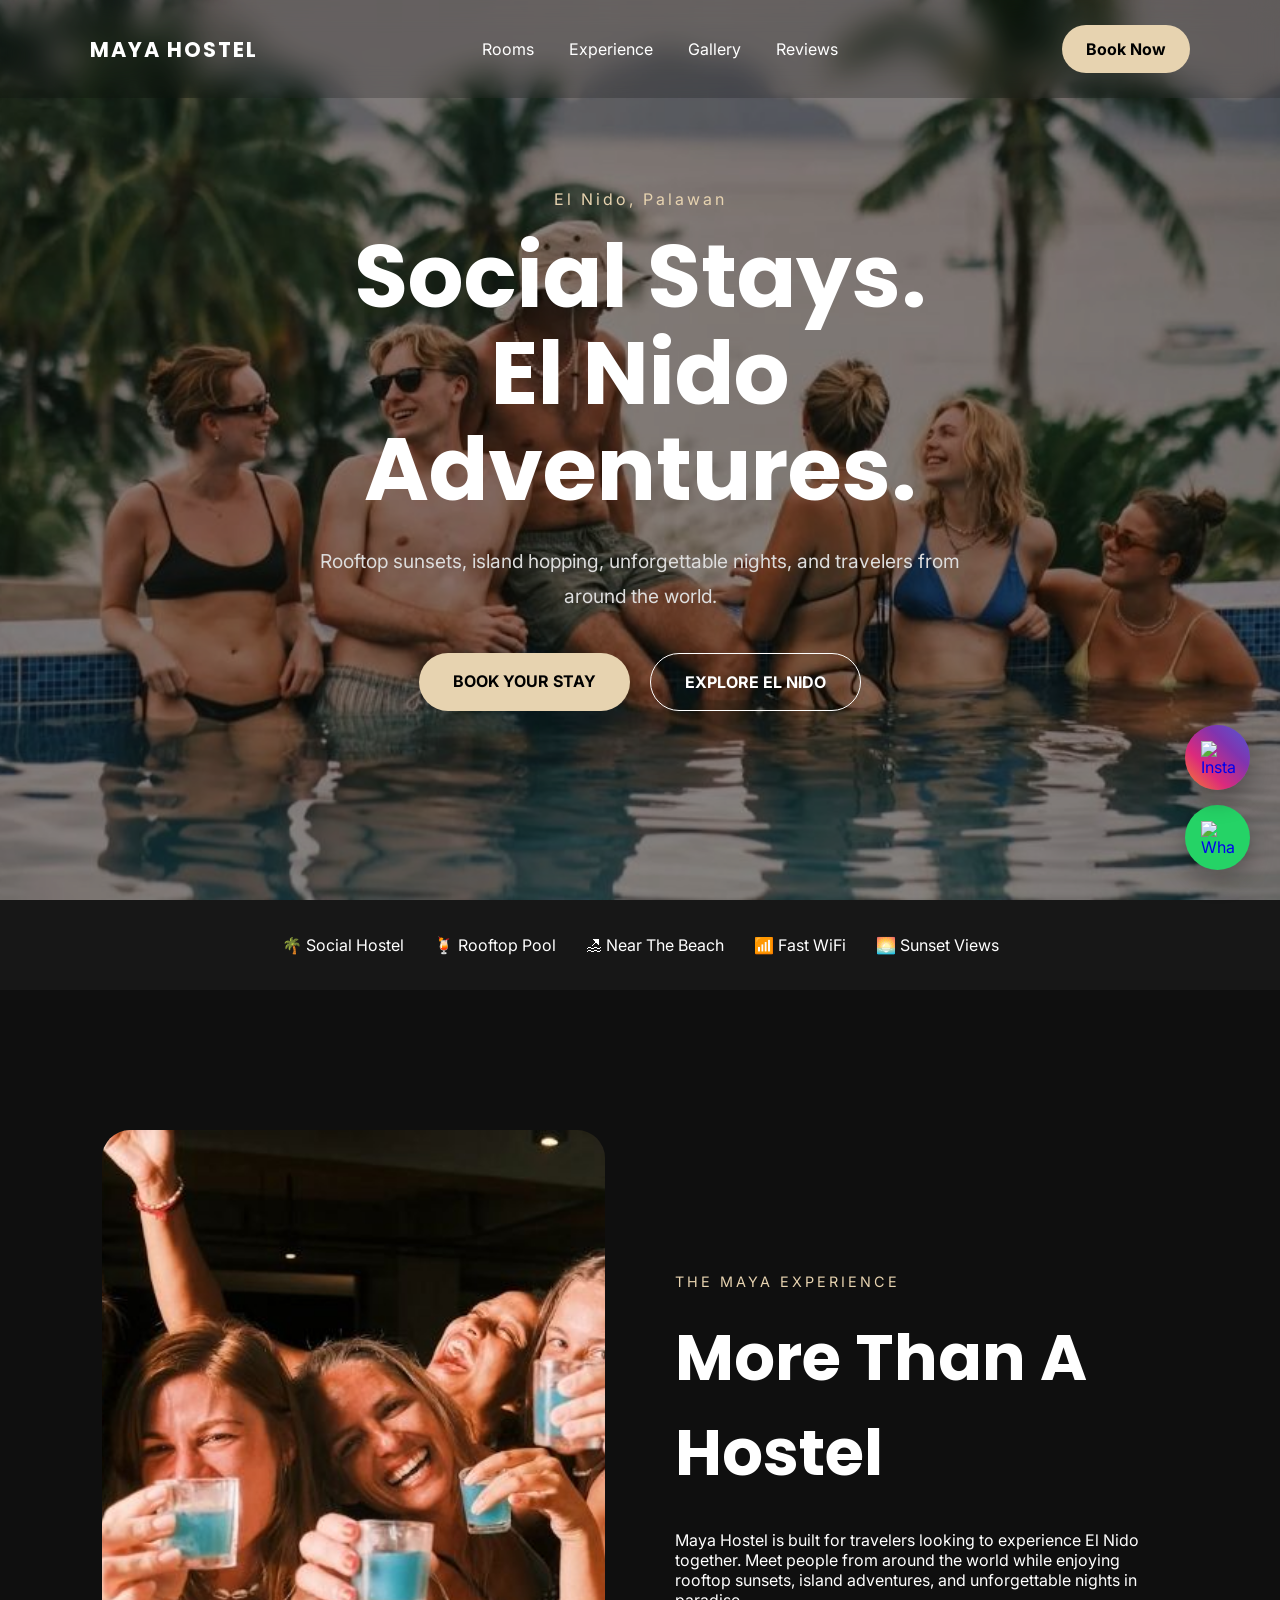
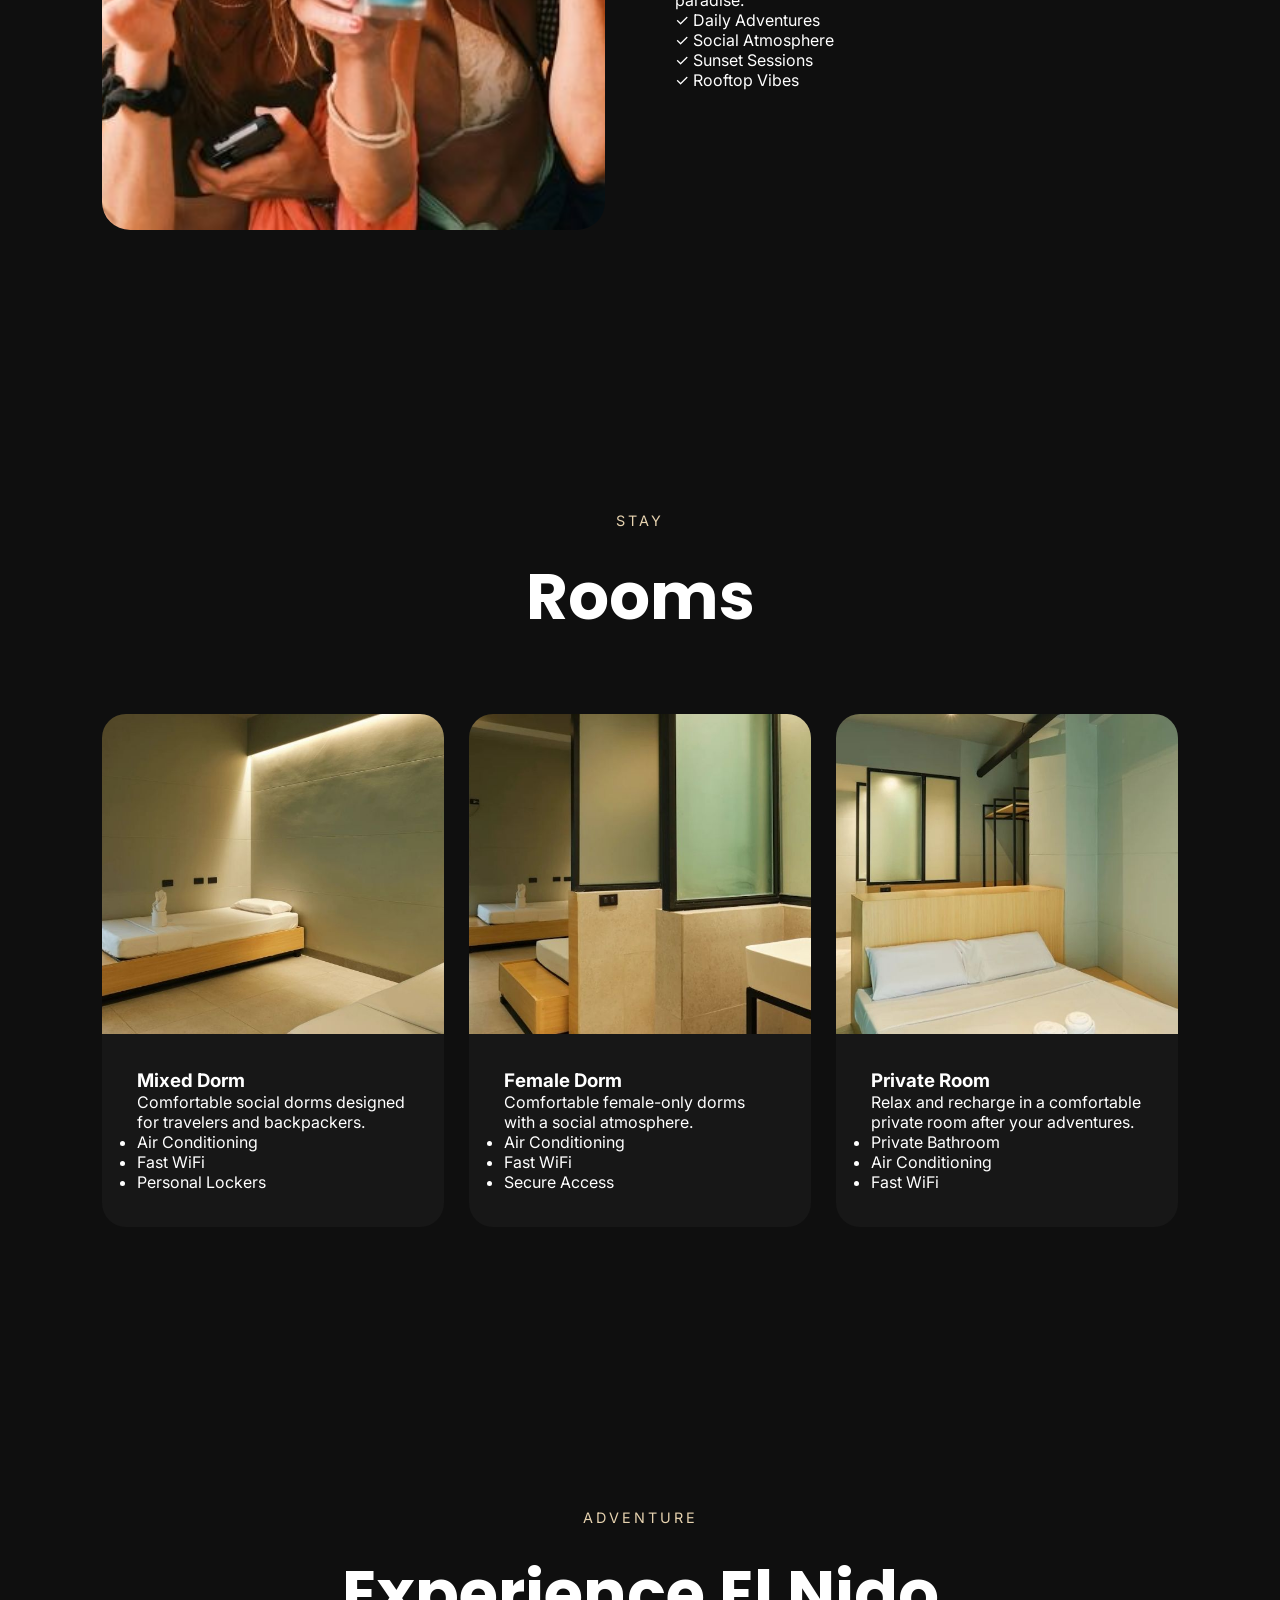
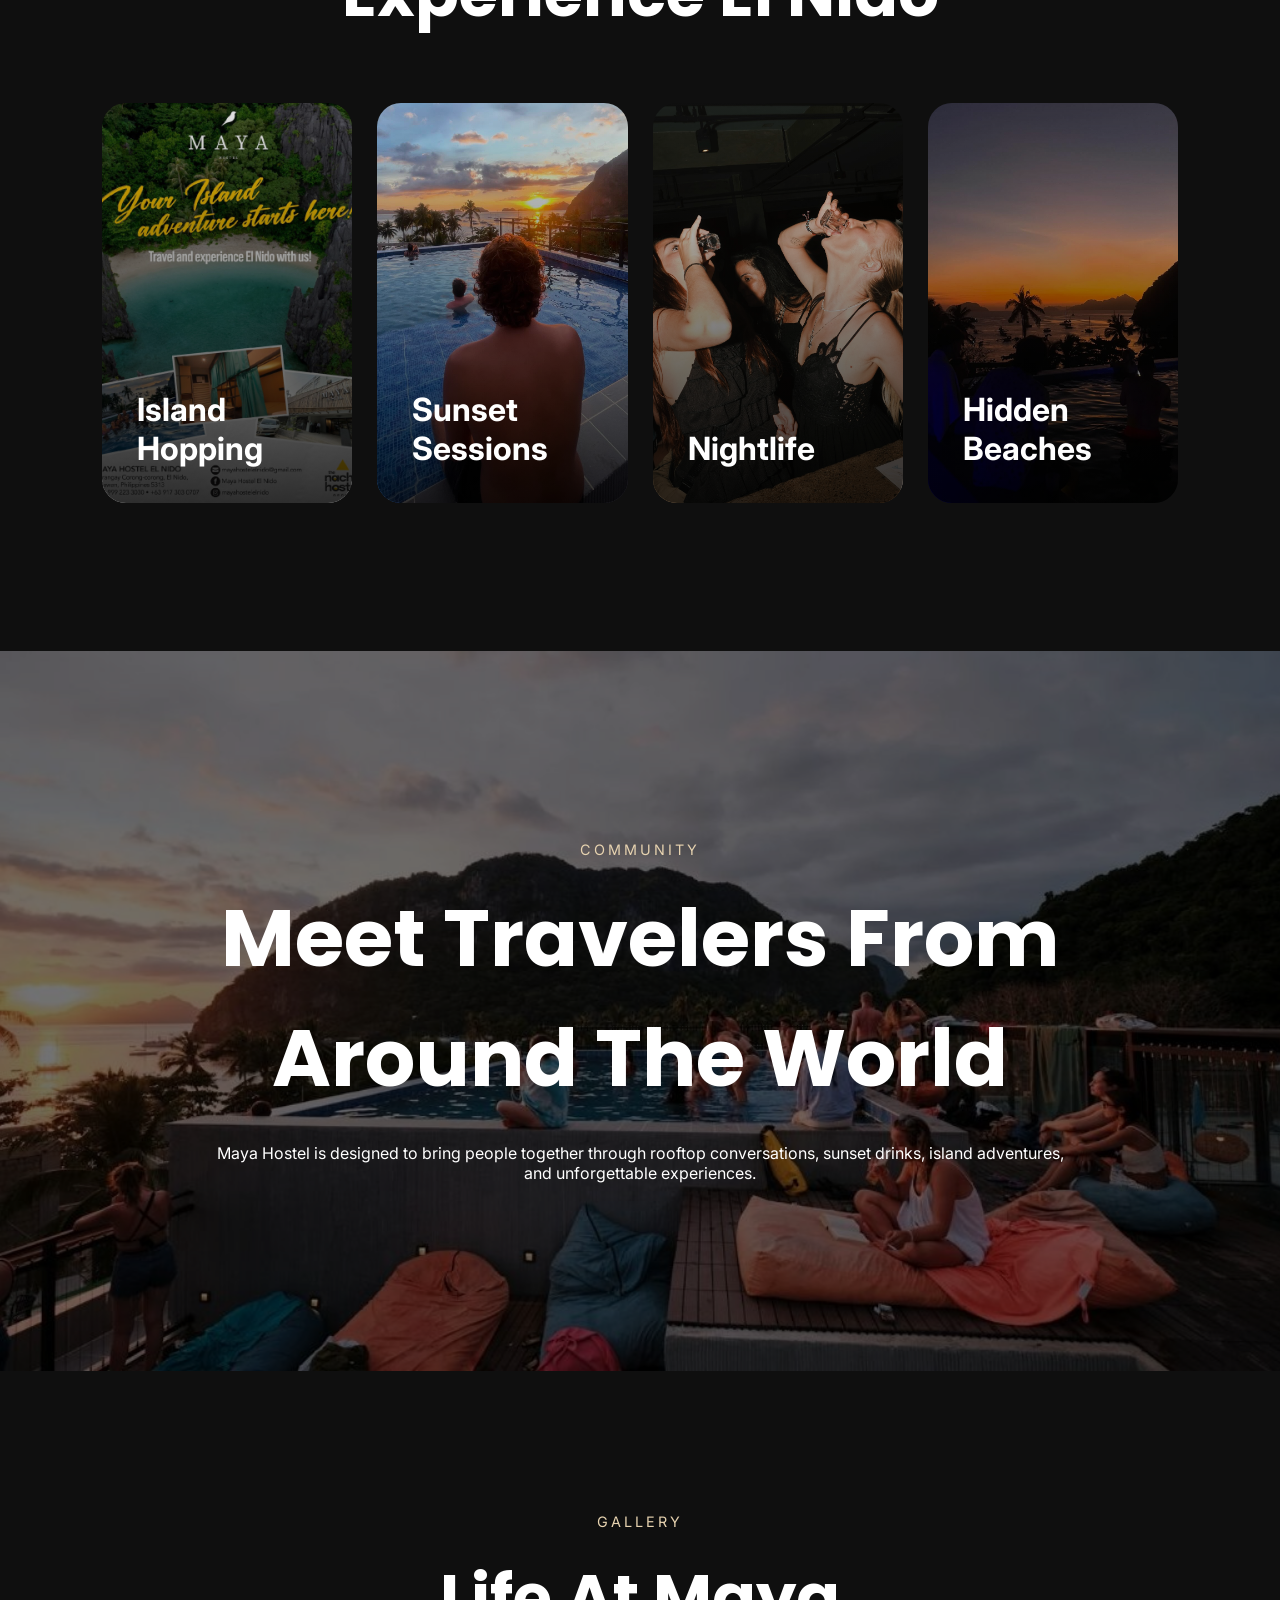
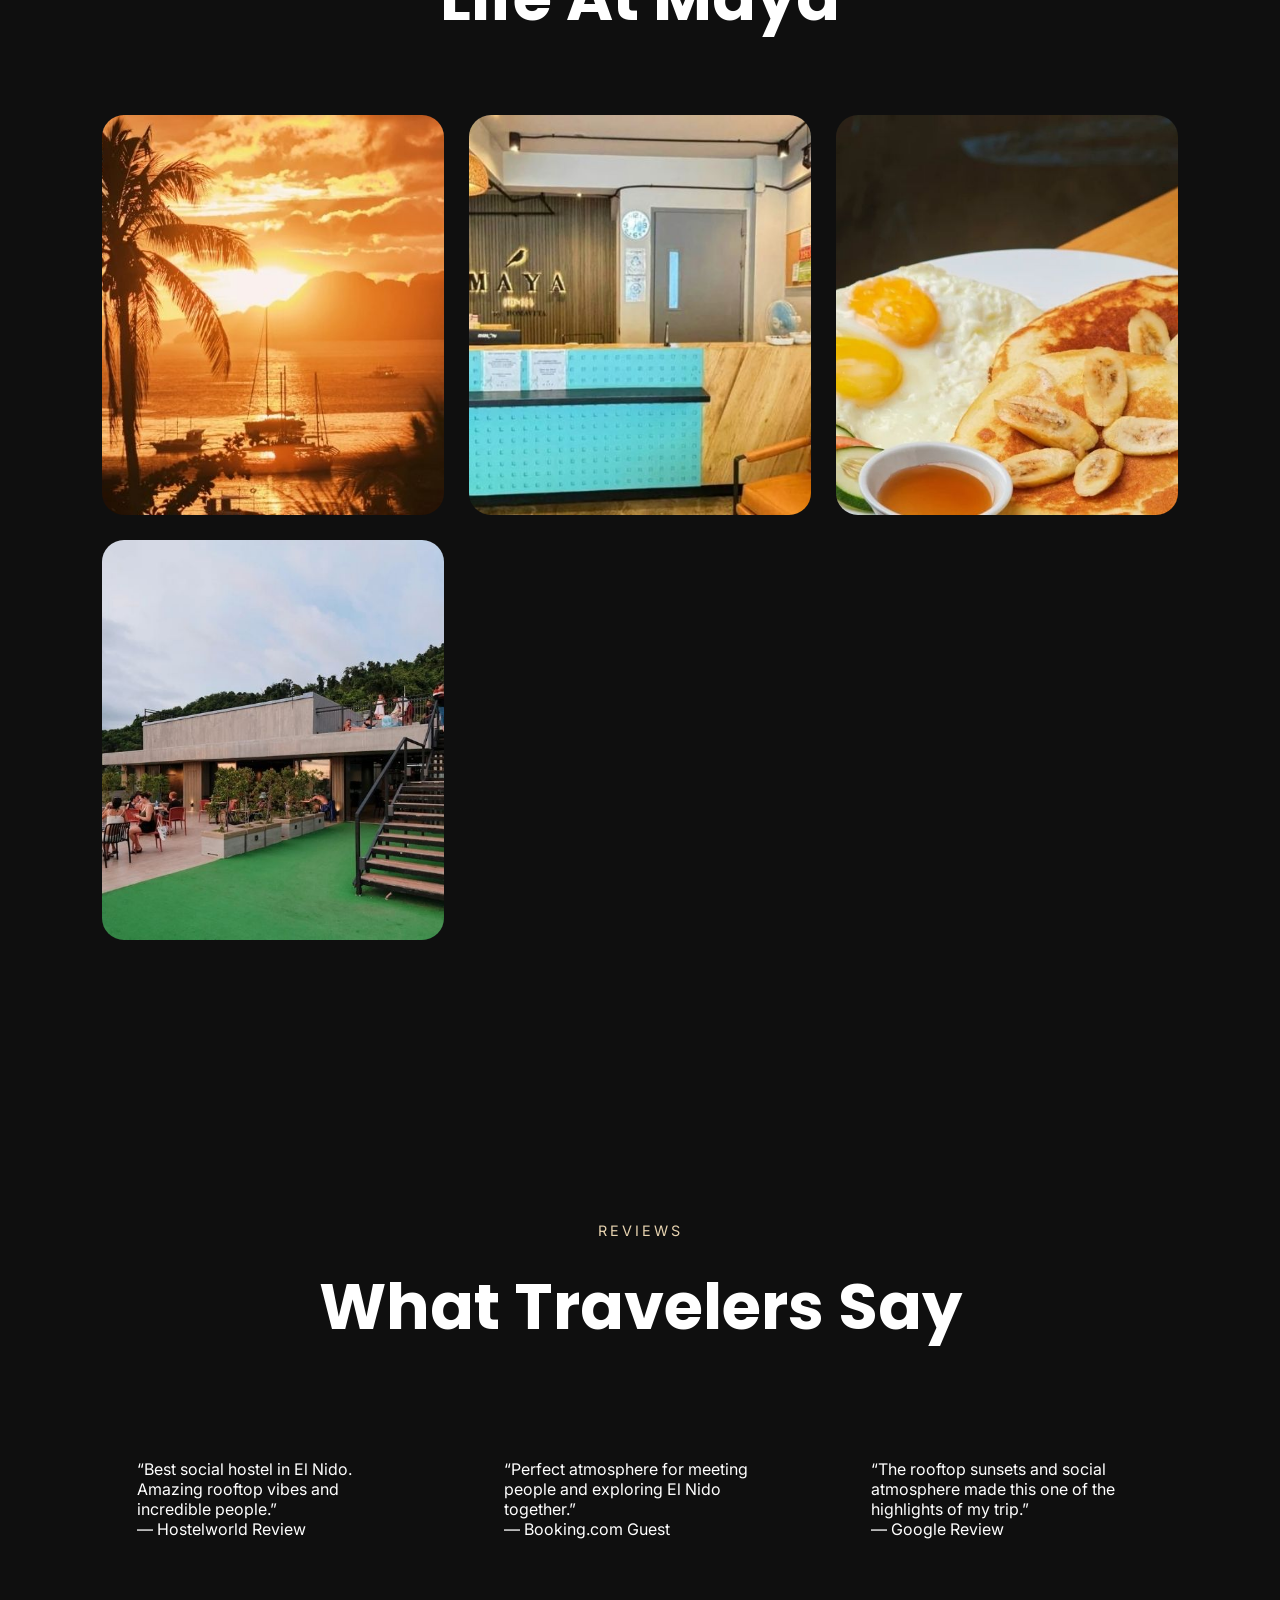
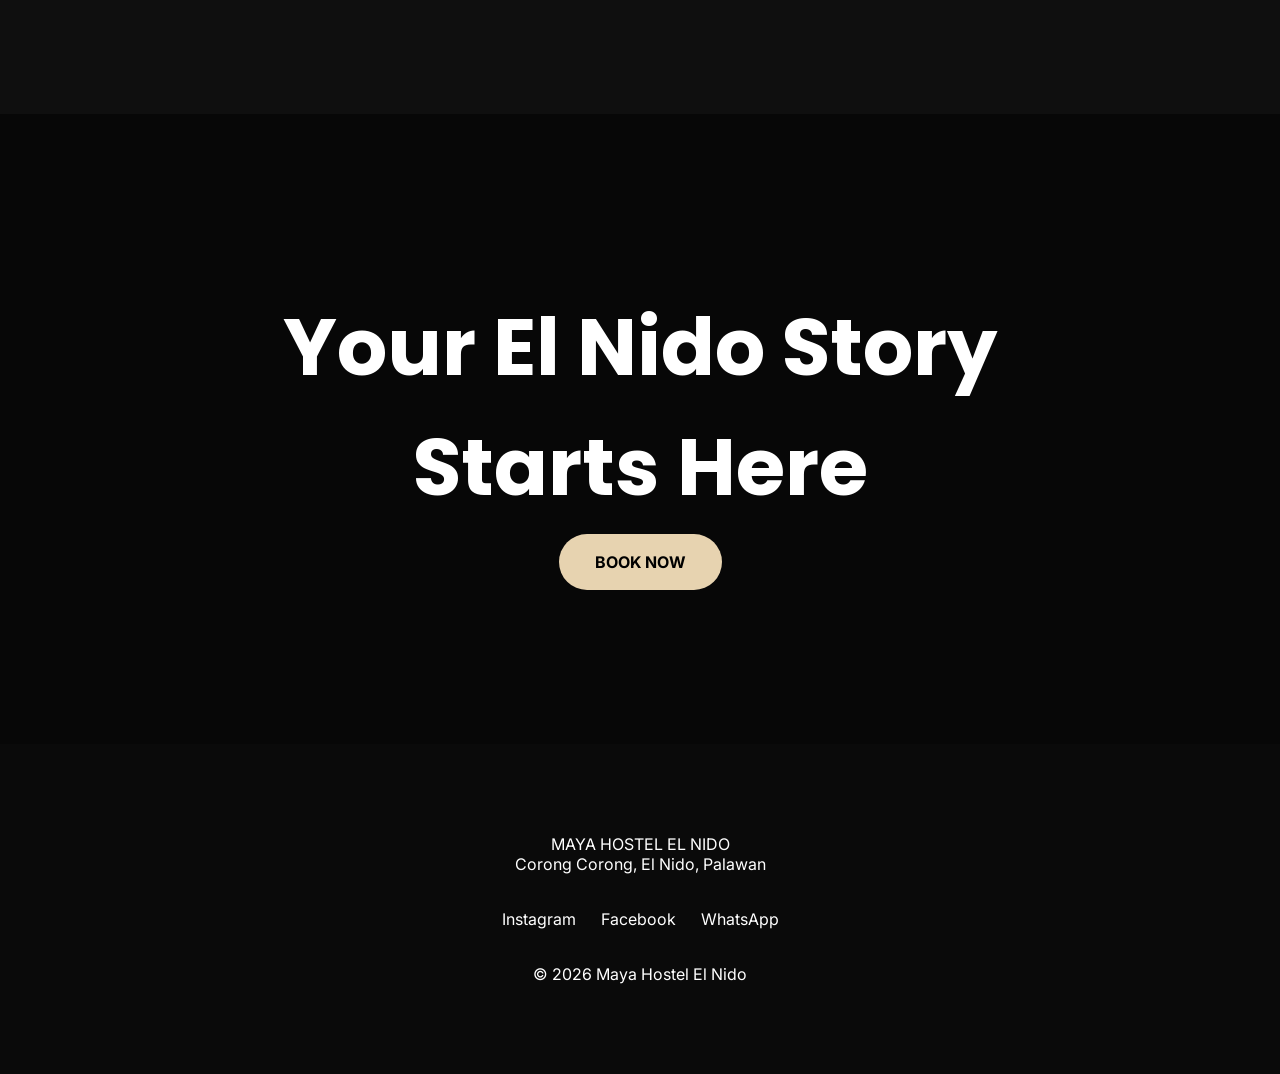
==== index.html @ 6f746905 "Update index.html" ====
<!DOCTYPE html>
<html lang="en">
<head>
  <meta charset="UTF-8"/>
  <meta name="viewport" content="width=device-width, initial-scale=1.0"/>
  <title>Maya Hostel El Nido</title>
  <link rel="stylesheet" href="style.css"/>
  <link rel="preconnect" href="https://fonts.googleapis.com">
  <link rel="preconnect" href="https://fonts.gstatic.com" crossorigin>
  <link href="https://fonts.googleapis.com/css2?family=Inter:wght@300;400;500;600;700&family=Poppins:wght@500;600;700;800&display=swap" rel="stylesheet">
</head>
<body>

<header class="navbar">
  <div class="logo">MAYA HOSTEL</div>

  <nav>
    <ul class="nav-links">
      <li><a href="booking.html"#rooms">Rooms</a></li>
      <li><a href="#experience">Experience</a></li>
      <li><a href="#gallery">Gallery</a></li>
      <li><a href="#reviews">Reviews</a></li>
    </ul>
  </nav>

  <a href="booking.html" class="nav-btn">Book Now</a>
</header>

<section class="hero">
  <div class="hero-overlay"></div>

  <div class="hero-content">
    <span class="hero-subtitle">El Nido, Palawan</span>

    <h1>
      Social Stays.<br/>
      El Nido Adventures.
    </h1>

    <p>
      Rooftop sunsets, island hopping,
      unforgettable nights, and travelers
      from around the world.
    </p>

    <div class="hero-buttons">
      <a href="booking.html" class="primary-btn">BOOK YOUR STAY</a>
      <a href="#experience" class="secondary-btn">EXPLORE EL NIDO</a>
    </div>
  </div>
</section>

<section class="info-bar">
  <div class="info-item">🌴 Social Hostel</div>
  <div class="info-item">🍹 Rooftop Pool</div>
  <div class="info-item">🏖 Near The Beach</div>
  <div class="info-item">📶 Fast WiFi</div>
  <div class="info-item">🌅 Sunset Views</div>
</section>

<section class="experience-section">
  <div class="experience-image">
    <img src="assets/experience.jpg" alt="">
  </div>

  <div class="experience-content">
    <span class="section-tag">THE MAYA EXPERIENCE</span>

    <h2>More Than A Hostel</h2>

    <p>
      Maya Hostel is built for travelers looking
      to experience El Nido together. Meet people
      from around the world while enjoying rooftop
      sunsets, island adventures, and unforgettable
      nights in paradise.
    </p>

    <div class="experience-features">
      <div class="feature">✓ Daily Adventures</div>
      <div class="feature">✓ Social Atmosphere</div>
      <div class="feature">✓ Sunset Sessions</div>
      <div class="feature">✓ Rooftop Vibes</div>
    </div>
  </div>
</section>

<section class="rooms-section" id="rooms">
  <div class="section-header">
    <span class="section-tag">STAY</span>
    <h2>Rooms</h2>
  </div>

   <div class="rooms-grid">
    <div class="room-card">
      <div class="room-image">
        <img src="assets/room1.jpg" alt="">
      </div>

      <div class="room-content">
        <h3>Mixed Dorm</h3>

        <p>
          Comfortable social dorms designed
          for travelers and backpackers.
        </p>

        <ul>
          <li>Air Conditioning</li>
          <li>Fast WiFi</li>
          <li>Personal Lockers</li>
        </ul>

        
      </div>
    </div>

    <div class="room-card">
      <div class="room-image">
        <img src="assets/room2.jpg" alt="">
      </div>

      <div class="room-content">
        <h3>Female Dorm</h3>

        <p>
          Comfortable female-only dorms
          with a social atmosphere.
        </p>

        <ul>
          <li>Air Conditioning</li>
          <li>Fast WiFi</li>
          <li>Secure Access</li>
        </ul>

        
      </div>
    </div>

    <div class="room-card">
      <div class="room-image">
        <img src="assets/room3.jpg" alt="">
      </div>

      <div class="room-content">
        <h3>Private Room</h3>

        <p>
          Relax and recharge in a comfortable
          private room after your adventures.
        </p>

        <ul>
          <li>Private Bathroom</li>
          <li>Air Conditioning</li>
          <li>Fast WiFi</li>
        </ul>

        
      </div>
    </div>
  </div>
</section>

<section class="activities-section" id="experience">
  <div class="section-header">
    <span class="section-tag">ADVENTURE</span>
    <h2>Experience El Nido</h2>
  </div>

  <div class="activities-grid">
    <div class="activity-card activity1">
      <div class="activity-overlay"></div>
      <h3>Island Hopping</h3>
    </div>

    <div class="activity-card activity2">
      <div class="activity-overlay"></div>
      <h3>Sunset Sessions</h3>
    </div>

    <div class="activity-card activity3">
      <div class="activity-overlay"></div>
      <h3>Nightlife</h3>
    </div>

    <div class="activity-card activity4">
      <div class="activity-overlay"></div>
      <h3>Hidden Beaches</h3>
    </div>
  </div>
</section>

<section class="social-section">
  <div class="social-overlay"></div>

  <div class="social-content">
    <span class="section-tag">COMMUNITY</span>

    <h2>
      Meet Travelers From Around The World
    </h2>

    <p>
      Maya Hostel is designed to bring people together
      through rooftop conversations, sunset drinks,
      island adventures, and unforgettable experiences.
    </p>
  </div>
</section>

<section class="gallery-section" id="gallery">
  <div class="section-header">
    <span class="section-tag">GALLERY</span>
    <h2>Life At Maya</h2>
  </div>

  <div class="gallery-grid">
    <img src="assets/gallery1.jpg" alt="">
    <img src="assets/gallery2.jpg" alt="">
    <img src="assets/gallery3.jpg" alt="">
    <img src="assets/gallery4.jpg" alt="">
  </div>
</section>

<section class="reviews-section" id="reviews">
  <div class="section-header">
    <span class="section-tag">REVIEWS</span>
    <h2>What Travelers Say</h2>
  </div>

  <div class="reviews-grid">
    <div class="review-card">
      <p>
        “Best social hostel in El Nido.
        Amazing rooftop vibes and incredible people.”
      </p>

      <span>— Hostelworld Review</span>
    </div>

    <div class="review-card">
      <p>
        “Perfect atmosphere for meeting people
        and exploring El Nido together.”
      </p>

      <span>— Booking.com Guest</span>
    </div>

    <div class="review-card">
      <p>
        “The rooftop sunsets and social atmosphere
        made this one of the highlights of my trip.”
      </p>

      <span>— Google Review</span>
    </div>
  </div>
</section>

<section class="final-cta">
  <div class="cta-overlay"></div>

  <div class="cta-content">
    <h2>Your El Nido Story Starts Here</h2>
    <a href="booking.html">BOOK NOW</a>
  </div>
</section>

<footer>
  <div class="footer-logo">MAYA HOSTEL EL NIDO</div>

  <p>Corong Corong, El Nido, Palawan</p>

  <div class="footer-links">
    <a href="#">Instagram</a>
    <a href="#">Facebook</a>
    <a href="#">WhatsApp</a>
  </div>

  <div class="footer-copy">
    © 2026 Maya Hostel El Nido
  </div>
</footer>

<script src="script.js"></script>

  <!-- WHATSAPP BUTTON -->

<a
  href="https://wa.me/+639992233030"
  class="whatsapp-float"
  target="_blank"
>
  <img
  src="https://upload.wikimedia.org/wikipedia/commons/6/6b/WhatsApp.svg"
  alt="WhatsApp"
>
</a>

  <!-- INSTAGRAM BUTTON -->

<a
  href="https://instagram.com/YOURINSTAGRAM"
  class="instagram-float"
  target="_blank"
>
  <img
    src="https://upload.wikimedia.org/wikipedia/commons/a/a5/Instagram_icon.png"
    alt="Instagram"
  >
</a>
  
</body>
</html>
---- style.css ----
*{
  margin:0;
  padding:0;
  box-sizing:border-box;
}

html{
  scroll-behavior:smooth;
}

body{
  background:#0f0f0f;
  color:white;
  font-family:'Inter',sans-serif;
  overflow-x:hidden;
}

img{
  width:100%;
  display:block;
}

a{
  text-decoration:none;
}

:root{
  --sand:#E7D3B0;
  --dark:#111111;
  --light:#F4F1EA;
  --gray:#B8B8B8;
}

.navbar{
  position:fixed;
  width:100%;
  top:0;
  left:0;
  z-index:1000;
  padding:25px 7%;
  display:flex;
  justify-content:space-between;
  align-items:center;
  background:rgba(0,0,0,0.2);
  backdrop-filter:blur(14px);
}

.logo{
  font-size:1.3rem;
  font-family:'Poppins',sans-serif;
  font-weight:700;
  letter-spacing:2px;
}

.nav-links{
  display:flex;
  gap:35px;
  list-style:none;
}

.nav-links a{
  color:white;
}

.nav-btn{
  background:var(--sand);
  color:black;
  padding:14px 24px;
  border-radius:50px;
  font-weight:700;
}

.hero{
  position:relative;
  height:100vh;
  background:url('assets/hero.jpg') center/cover no-repeat;
  display:flex;
  align-items:center;
  justify-content:center;
  text-align:center;
}

.hero-overlay{
  position:absolute;
  inset:0;
  background:rgba(0,0,0,0.45);
}

.hero-content{
  position:relative;
  z-index:2;
  max-width:850px;
  padding:20px;
}

.hero-subtitle{
  display:inline-block;
  margin-bottom:20px;
  color:var(--sand);
  letter-spacing:3px;
}

.hero h1{
  font-size:5.5rem;
  line-height:1.1;
  margin-bottom:25px;
  font-family:'Poppins',sans-serif;
}

.hero p{
  font-size:1.2rem;
  line-height:1.8;
  max-width:650px;
  margin:auto;
  color:#ddd;
  margin-bottom:40px;
}

.hero-buttons{
  display:flex;
  justify-content:center;
  gap:20px;
  flex-wrap:wrap;
}

.primary-btn{
  background:var(--sand);
  color:black;
  padding:18px 34px;
  border-radius:50px;
  font-weight:700;
}

.secondary-btn{
  border:1px solid white;
  color:white;
  padding:18px 34px;
  border-radius:50px;
  font-weight:700;
}

.info-bar{
  display:flex;
  justify-content:center;
  gap:30px;
  flex-wrap:wrap;
  padding:35px 20px;
  background:#171717;
}

.experience-section,
.rooms-section,
.activities-section,
.gallery-section,
.reviews-section{
  padding:140px 8%;
}

.experience-section{
  display:grid;
  grid-template-columns:1fr 1fr;
  gap:70px;
  align-items:center;
}

.experience-image img{
  border-radius:28px;
  height:700px;
  object-fit:cover;
}

.section-tag{
  display:inline-block;
  color:var(--sand);
  margin-bottom:20px;
  letter-spacing:3px;
  font-size:0.9rem;
}

.section-header{
  text-align:center;
  margin-bottom:70px;
}

.section-header h2,
.experience-content h2{
  font-size:4rem;
  margin-bottom:30px;
  font-family:'Poppins',sans-serif;
}

.rooms-grid,
.activities-grid,
.gallery-grid,
.reviews-grid{
  display:grid;
  gap:25px;
}


.rooms-grid{
  grid-template-columns:repeat(auto-fit,minmax(320px,1fr));
}

.activities-grid{
  grid-template-columns:repeat(auto-fit,minmax(250px,1fr));
}

.gallery-grid{
  grid-template-columns:repeat(auto-fit,minmax(280px,1fr));
}

.gallery-grid img{
  height:400px;
  object-fit:cover;
  border-radius:22px;
  transition:0.5s ease;
  cursor:pointer;
}

.gallery-grid img:hover{
  transform:scale(1.04);
}

.reviews-grid{
  grid-template-columns:repeat(auto-fit,minmax(320px,1fr));
}

.room-card{
  background:#171717;
  border-radius:24px;
  overflow:hidden;
  transition:0.4s ease;
}

.room-card:hover{
  transform:translateY(-10px);
}

.room-content,
.review-card{
  padding:35px;
}

.room-image{
  overflow:hidden;
}

.room-image img{
  height:320px;
  object-fit:cover;
  transition:0.5s ease;
}

.room-card:hover .room-image img{
  transform:scale(1.08);
}

.activity-card{
  position:relative;
  height:400px;
  border-radius:24px;
  overflow:hidden;
  display:flex;
  align-items:flex-end;
  padding:35px;
  transition:0.4s ease;
  transform:translateY(-8px);
}

.activity-overlay{
  position:absolute;
  inset:0;
  background:linear-gradient(rgba(0,0,0,0.1),rgba(0,0,0,0.8));
}

.activity-card h3{
  position:relative;
  z-index:2;
  font-size:2rem;
}

.activity1{background:url('assets/activity1.jpg') center/cover;}
.activity2{background:url('assets/activity2.jpg') center/cover;}
.activity3{background:url('assets/activity3.jpg') center/cover;}
.activity4{background:url('assets/activity4.jpg') center/cover;}

.social-section{
  position:relative;
  height:80vh;
  background:url('assets/social.jpg') center/cover no-repeat;
  display:flex;
  align-items:center;
  justify-content:center;
  text-align:center;
}

.social-overlay,
.cta-overlay{
  position:absolute;
  inset:0;
  background:rgba(0,0,0,0.55);
}

.social-content,
.cta-content{
  position:relative;
  z-index:2;
  max-width:900px;
  padding:20px;
}

.social-content h2,
.cta-content h2{
  font-size:5rem;
  margin-bottom:25px;
  font-family:'Poppins',sans-serif;
}

.final-cta{
  position:relative;
  height:70vh;
  background:url('assets/finalcta.jpg') center/cover no-repeat;
  display:flex;
  align-items:center;
  justify-content:center;
  text-align:center;
}

.cta-content a{
  background:var(--sand);
  color:black;
  padding:18px 36px;
  border-radius:50px;
  font-weight:700;
}

footer{
  padding:90px 8%;
  text-align:center;
  background:#0a0a0a;
}

.footer-links{
  display:flex;
  justify-content:center;
  gap:25px;
  margin:35px 0;
}

.footer-links a{
  color:white;
}

@media(max-width:1000px){
  .hero h1,
  .social-content h2,
  .cta-content h2{
    font-size:3.5rem;
  }

  .experience-section{
    grid-template-columns:1fr;
  }
}

@media(max-width:768px){
  .nav-links{
    display:none;
  }

  .hero h1,
  .social-content h2,
  .cta-content h2,
  .section-header h2,
  .experience-content h2{
    font-size:2.5rem;
  }
}
.whatsapp-float{
  position:fixed;
  width:65px;
  height:65px;
  bottom:30px;
  right:30px;
  background:#25D366;
  border-radius:50%;
  display:flex;
  justify-content:center;
  align-items:center;
  box-shadow:0 10px 25px rgba(0,0,0,0.3);
  z-index:9999;
  transition:0.3s ease;
}

.whatsapp-float:hover{
  transform:scale(1.1);
}

.whatsapp-float img{
  width:34px;
  height:34px;
}
.instagram-float{
  position:fixed;
  width:65px;
  height:65px;
  bottom:110px;
  right:30px;
  background:linear-gradient(
    45deg,
    #F58529,
    #DD2A7B,
    #8134AF,
    #515BD4
  );
  border-radius:50%;
  display:flex;
  justify-content:center;
  align-items:center;
  box-shadow:0 10px 25px rgba(0,0,0,0.3);
  z-index:9999;
  transition:0.3s ease;
}

.instagram-float:hover{
  transform:scale(1.1);
}

.instagram-float img{
  width:34px;
  height:34px;
}
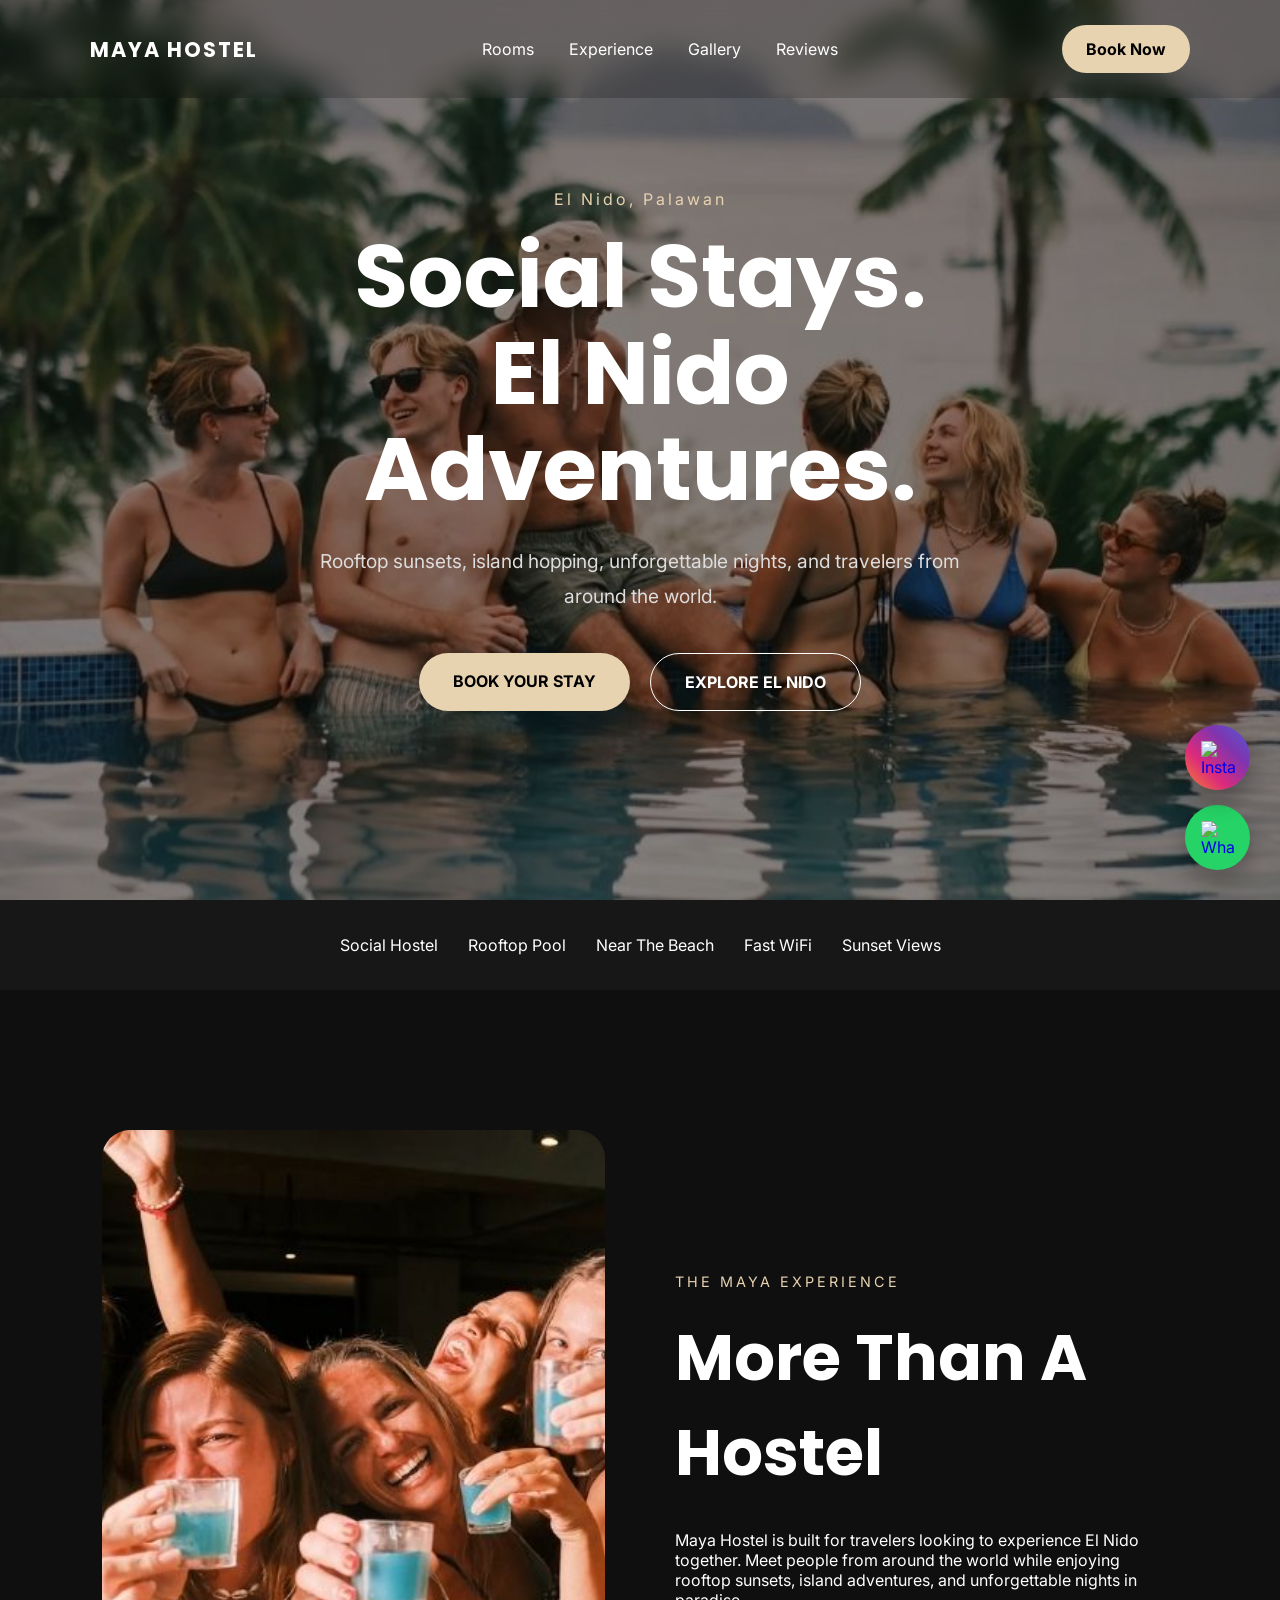
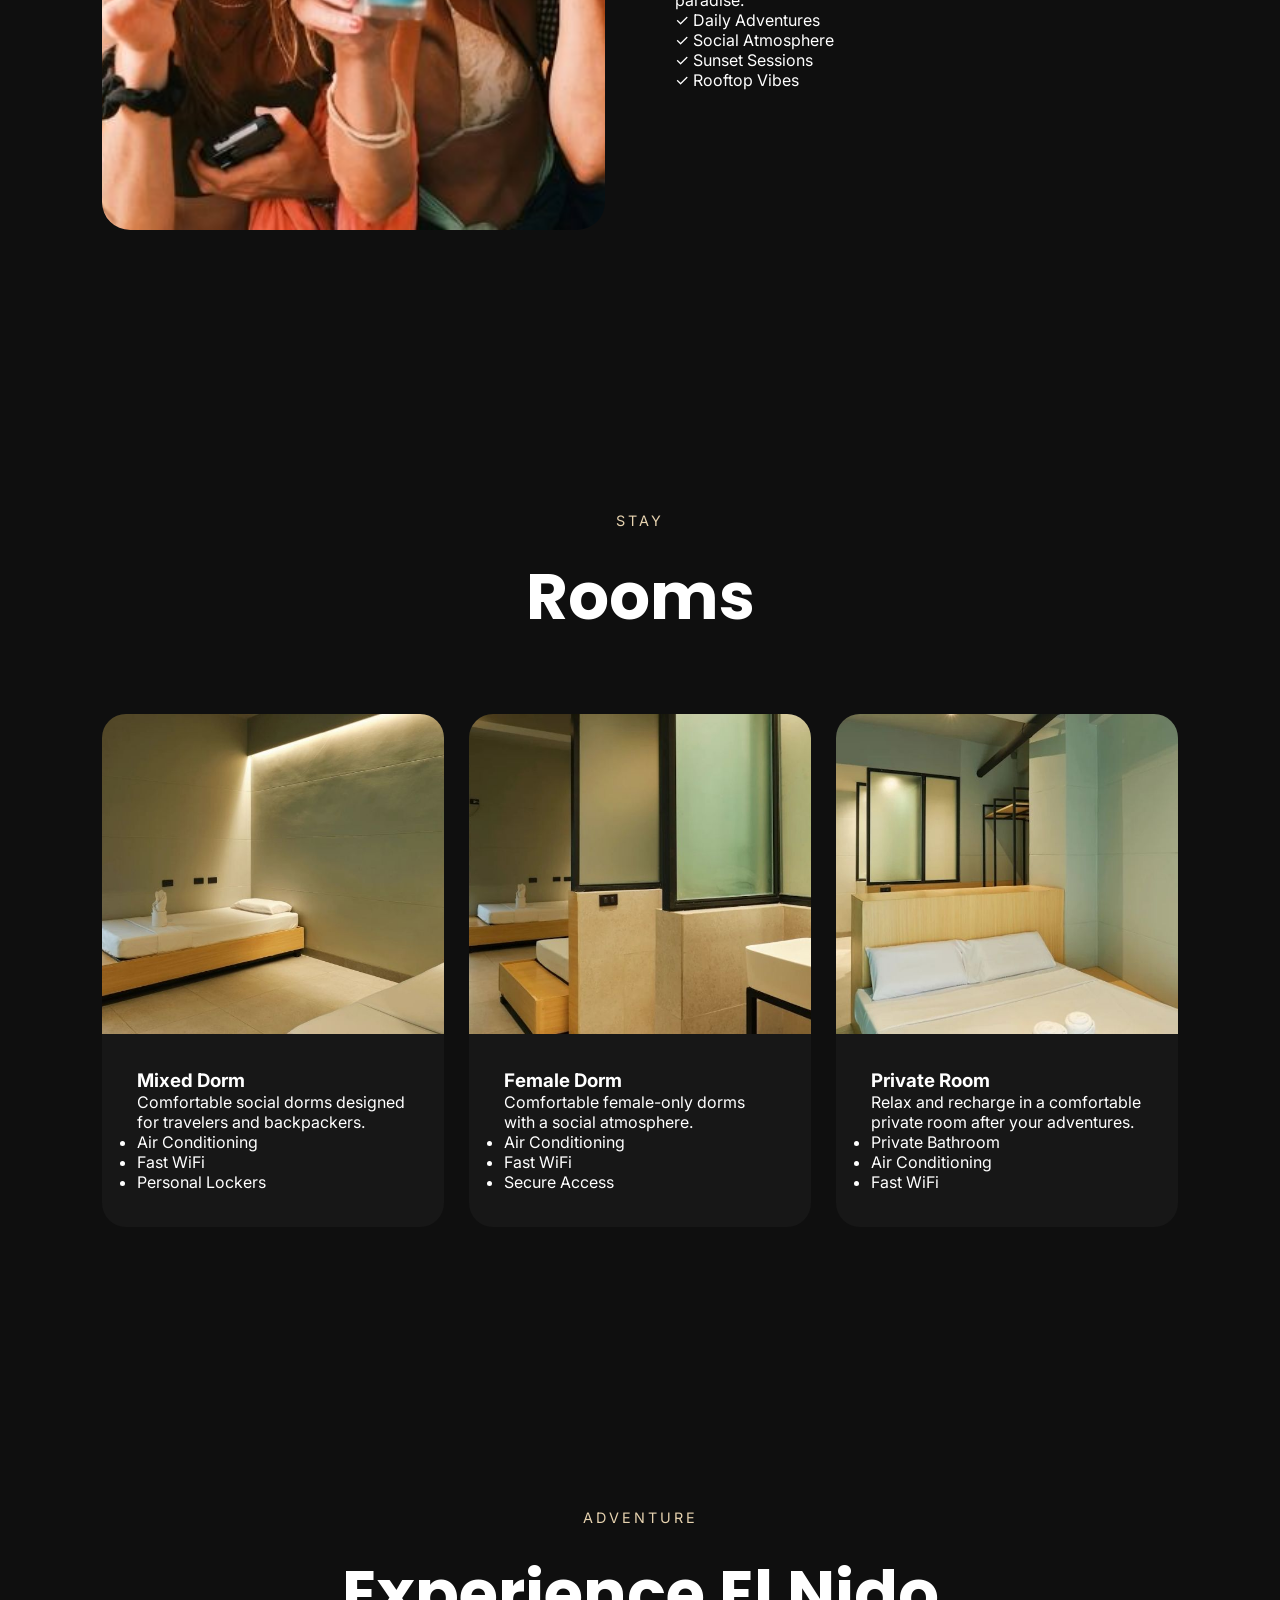
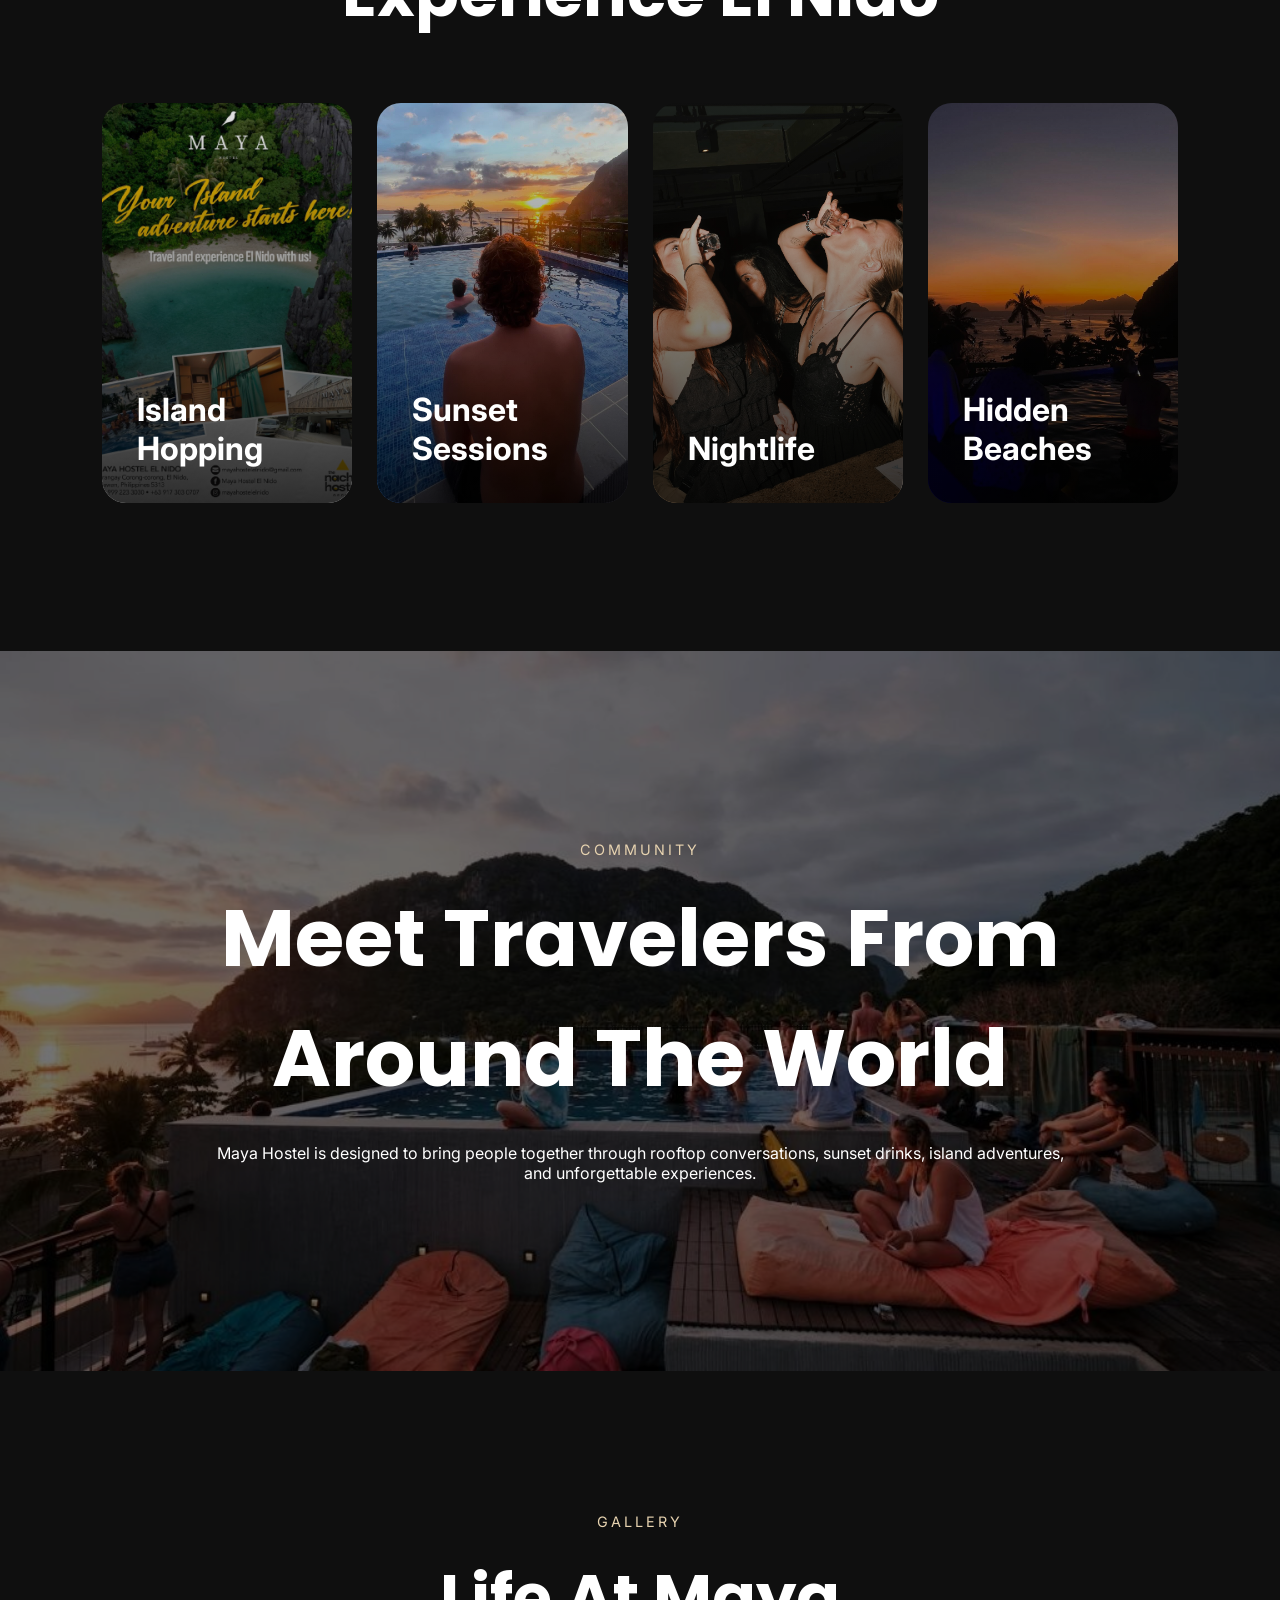
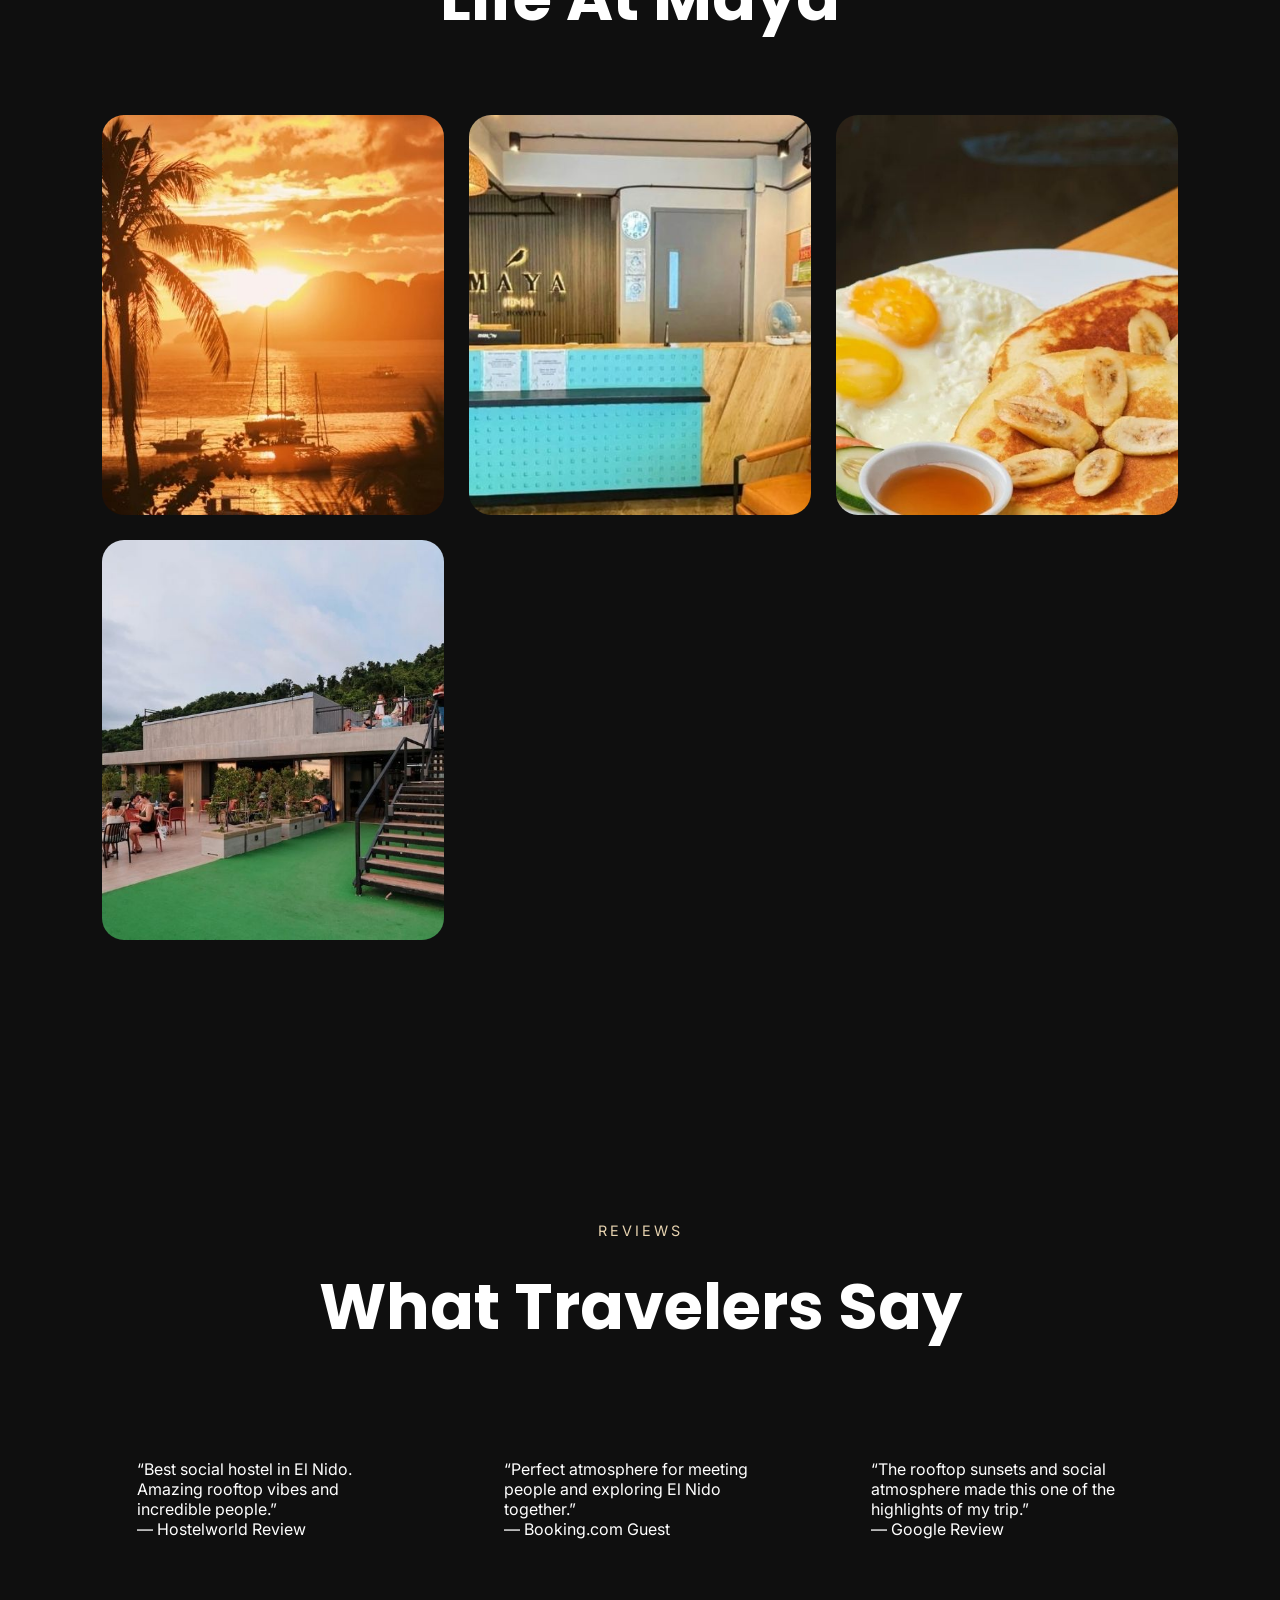
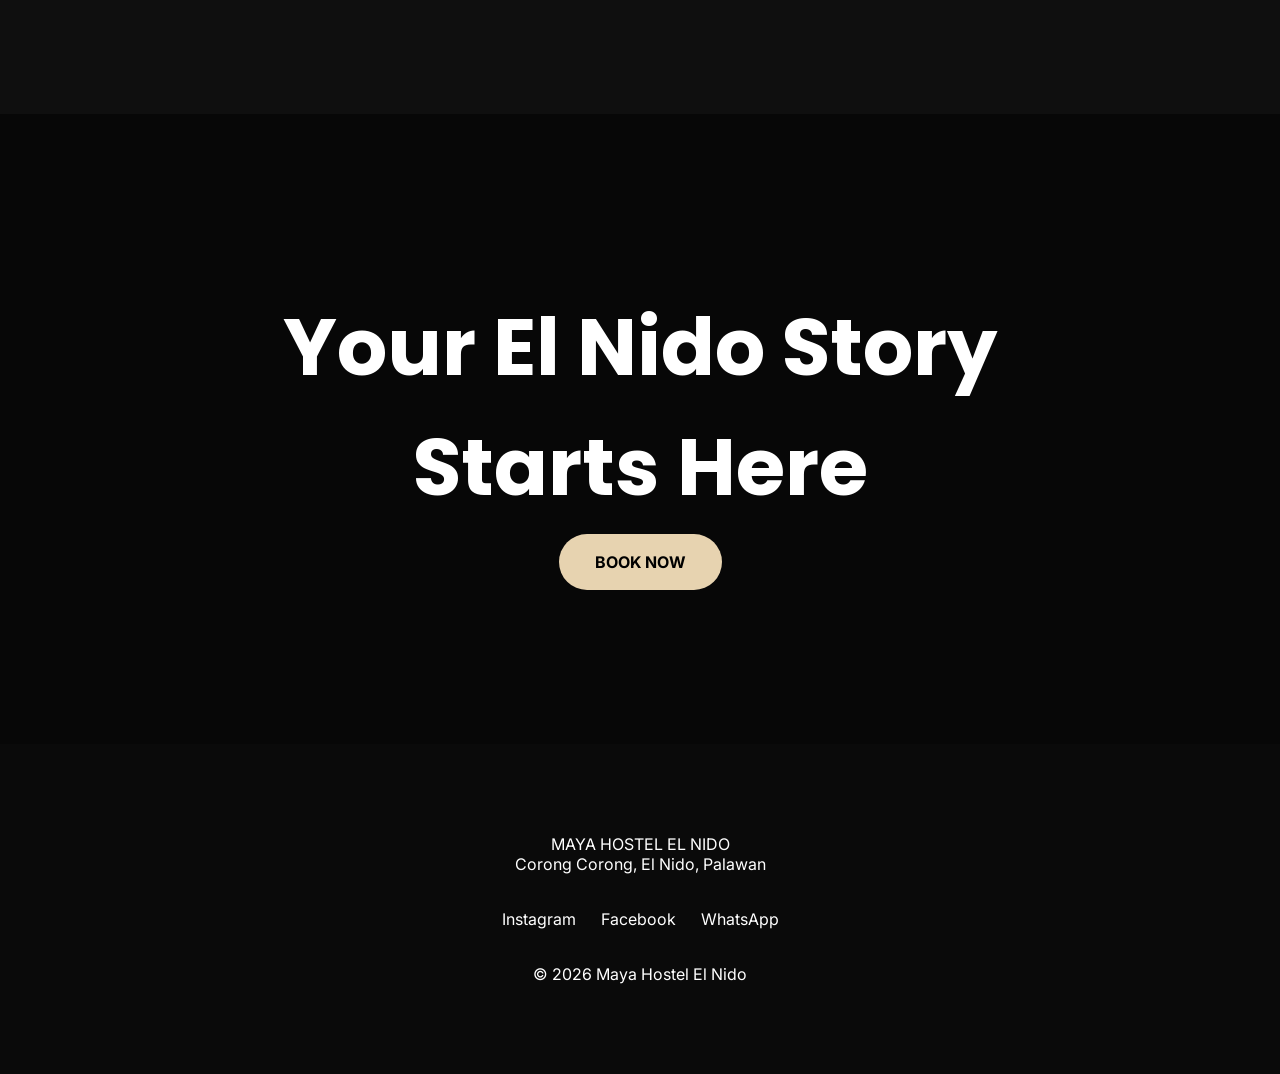
==== commit fd750652: "Update index.html" ====
--- a/index.html
+++ b/index.html
@@ -51,11 +51,11 @@
 </section>
 
 <section class="info-bar">
-  <div class="info-item">🌴 Social Hostel</div>
-  <div class="info-item">🍹 Rooftop Pool</div>
-  <div class="info-item">🏖 Near The Beach</div>
-  <div class="info-item">📶 Fast WiFi</div>
-  <div class="info-item">🌅 Sunset Views</div>
+  <div class="info-item"> Social Hostel</div>
+  <div class="info-item"> Rooftop Pool</div>
+  <div class="info-item"> Near The Beach</div>
+  <div class="info-item"> Fast WiFi</div>
+  <div class="info-item"> Sunset Views</div>
 </section>
 
 <section class="experience-section">
@@ -303,7 +303,7 @@
   <!-- INSTAGRAM BUTTON -->
 
 <a
-  href="https://instagram.com/YOURINSTAGRAM"
+  href="https://instagram.com/mayahostelelnido"
   class="instagram-float"
   target="_blank"
 >
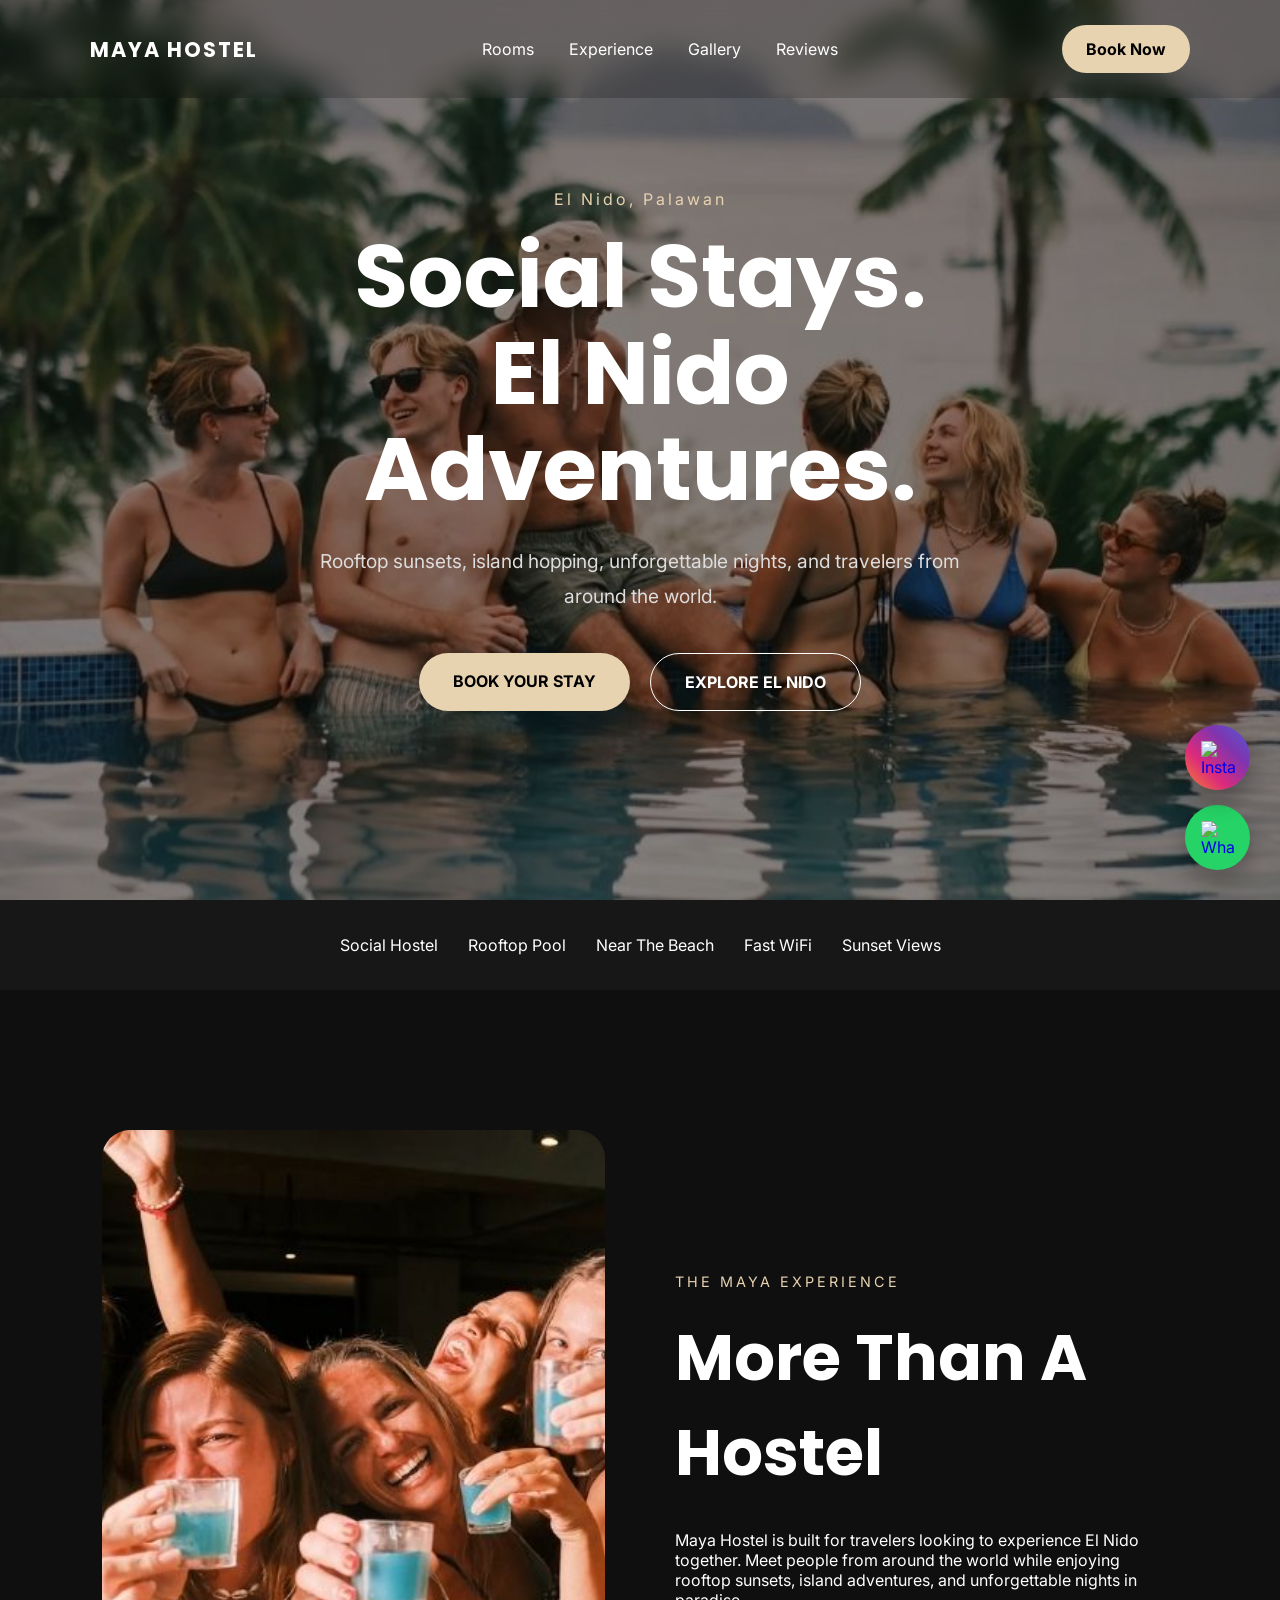
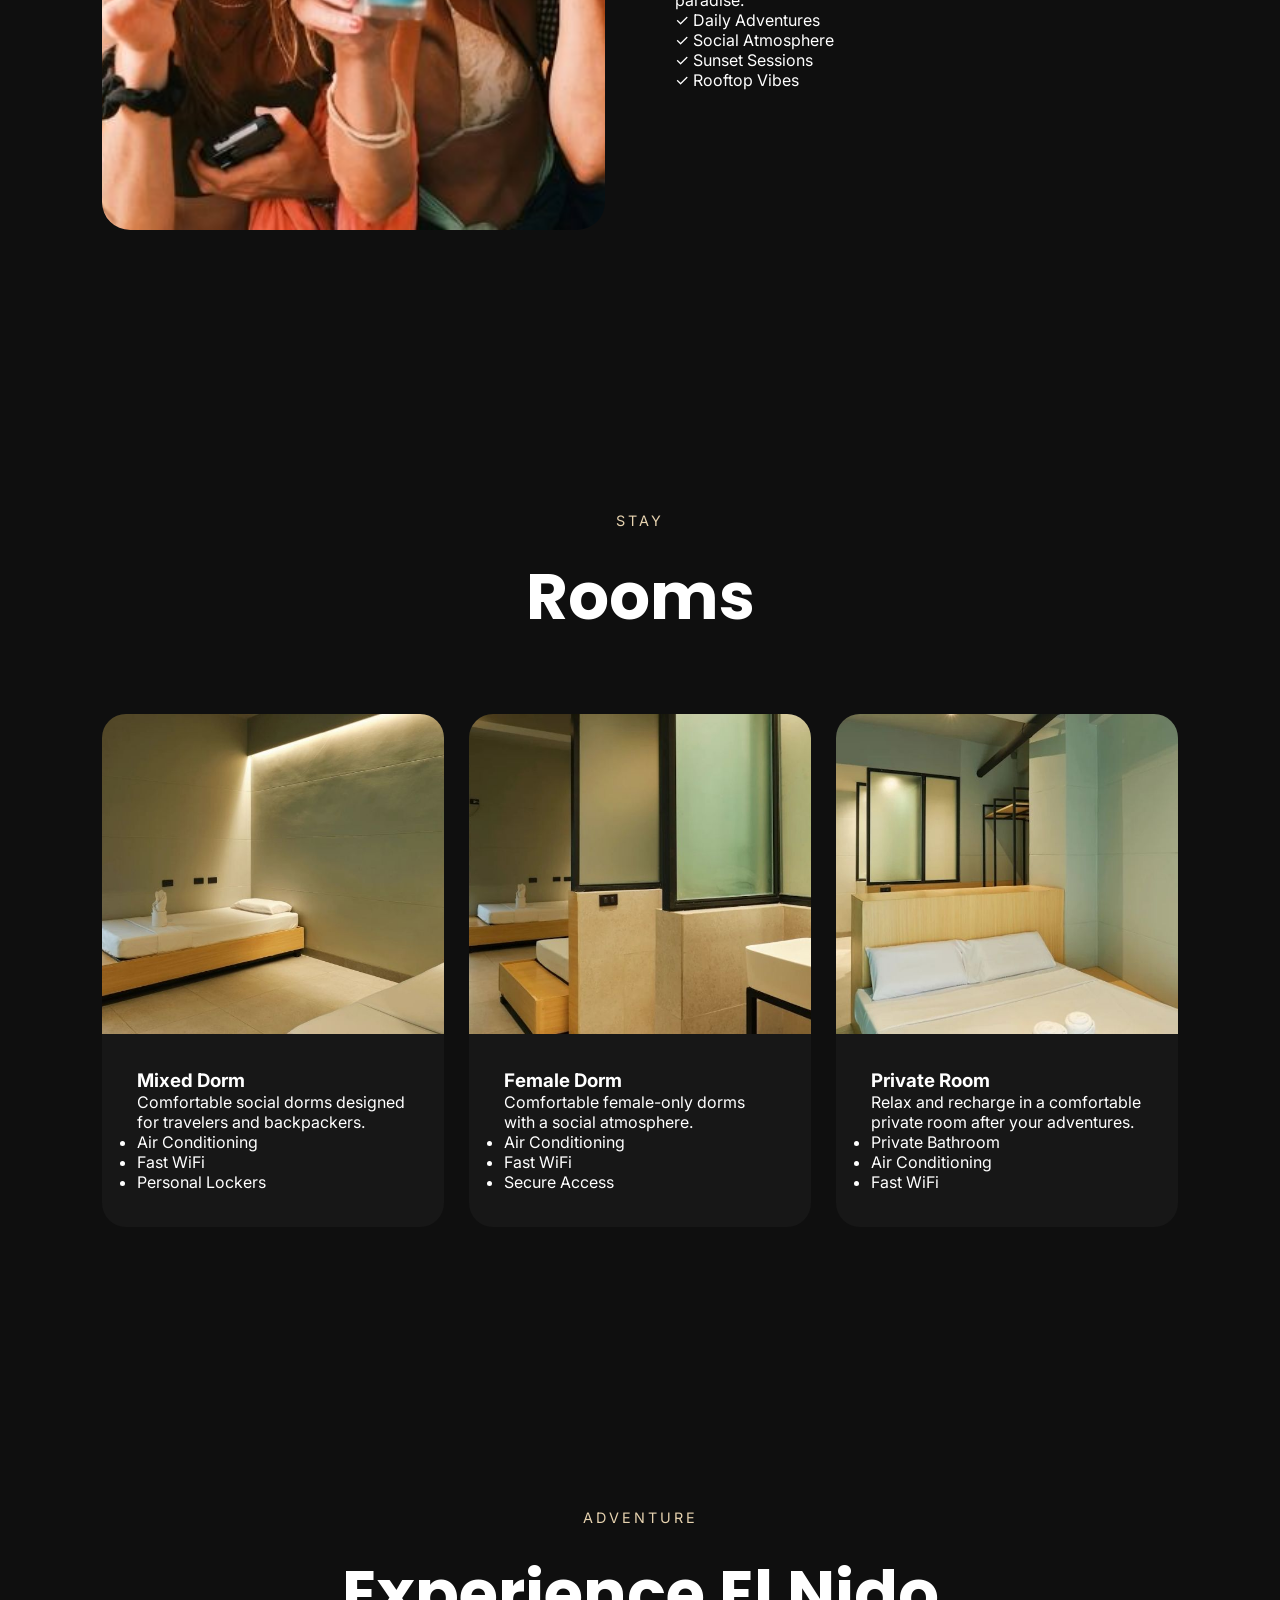
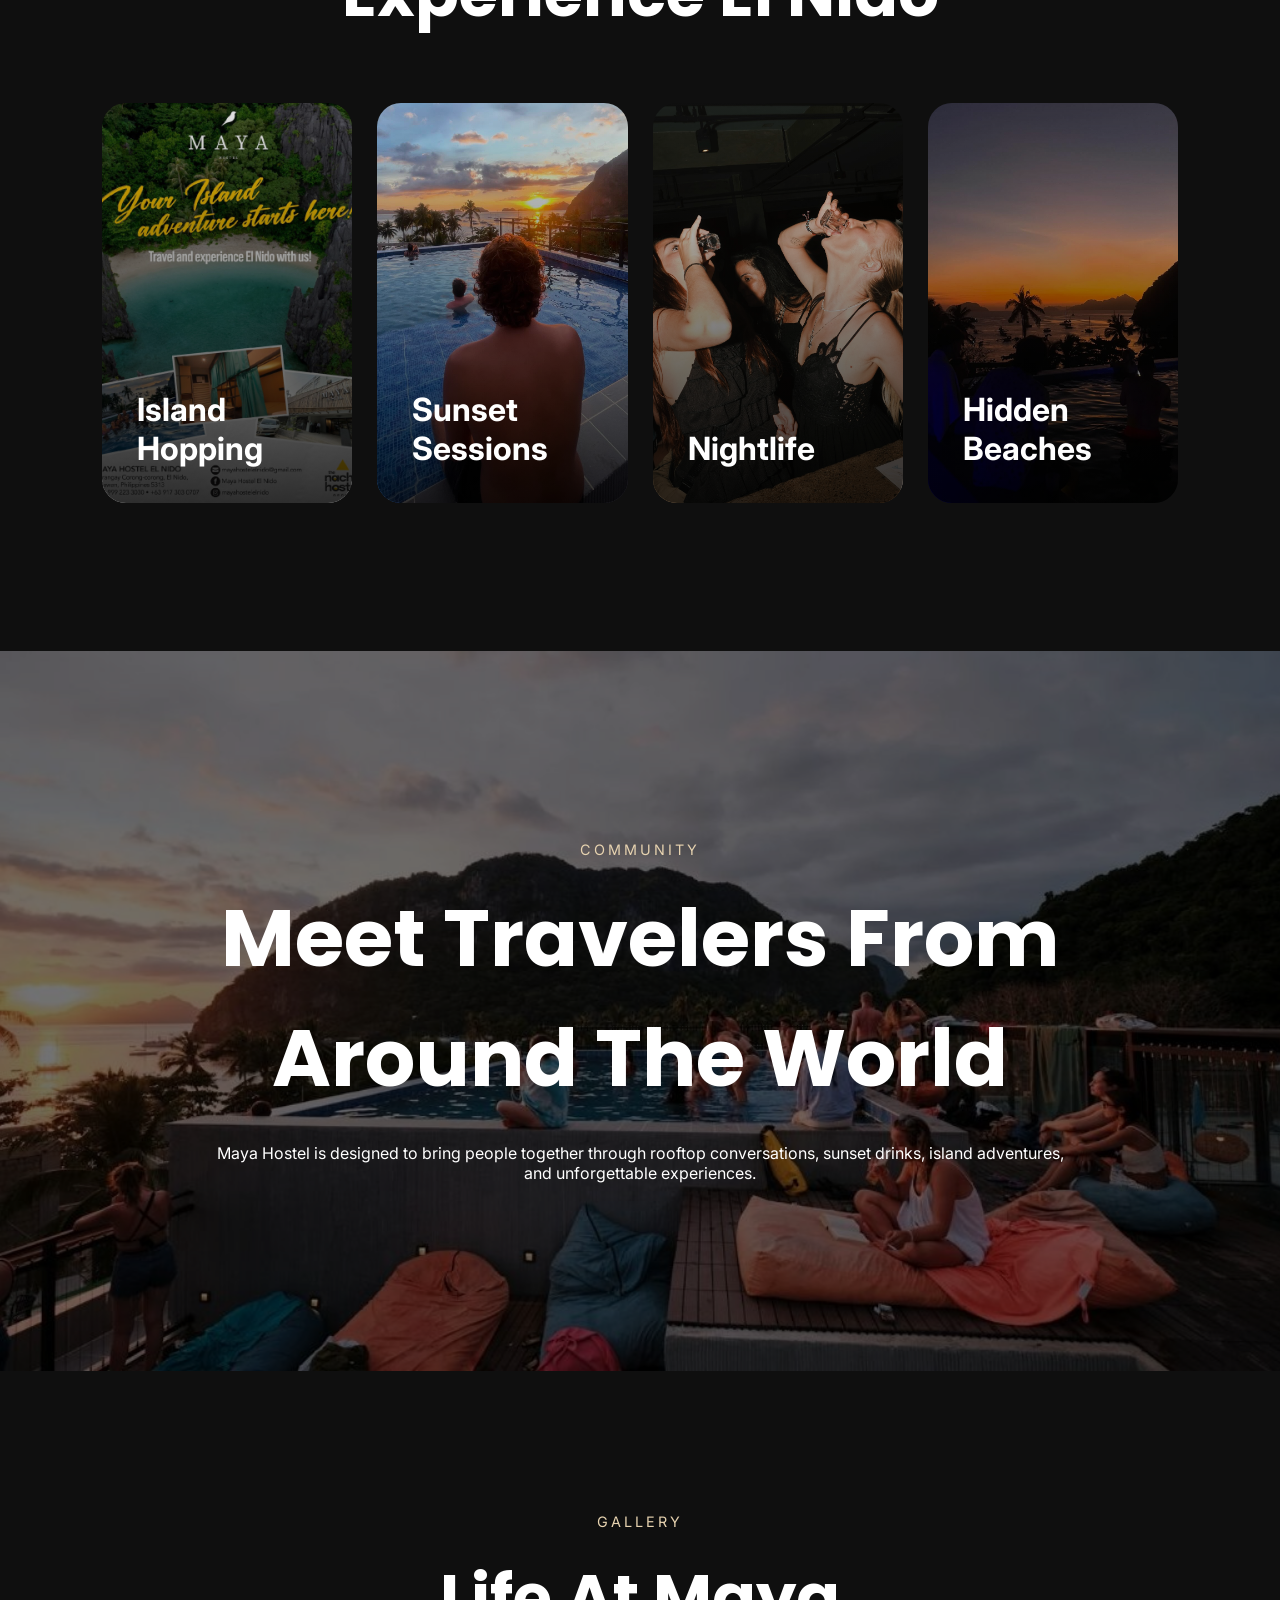
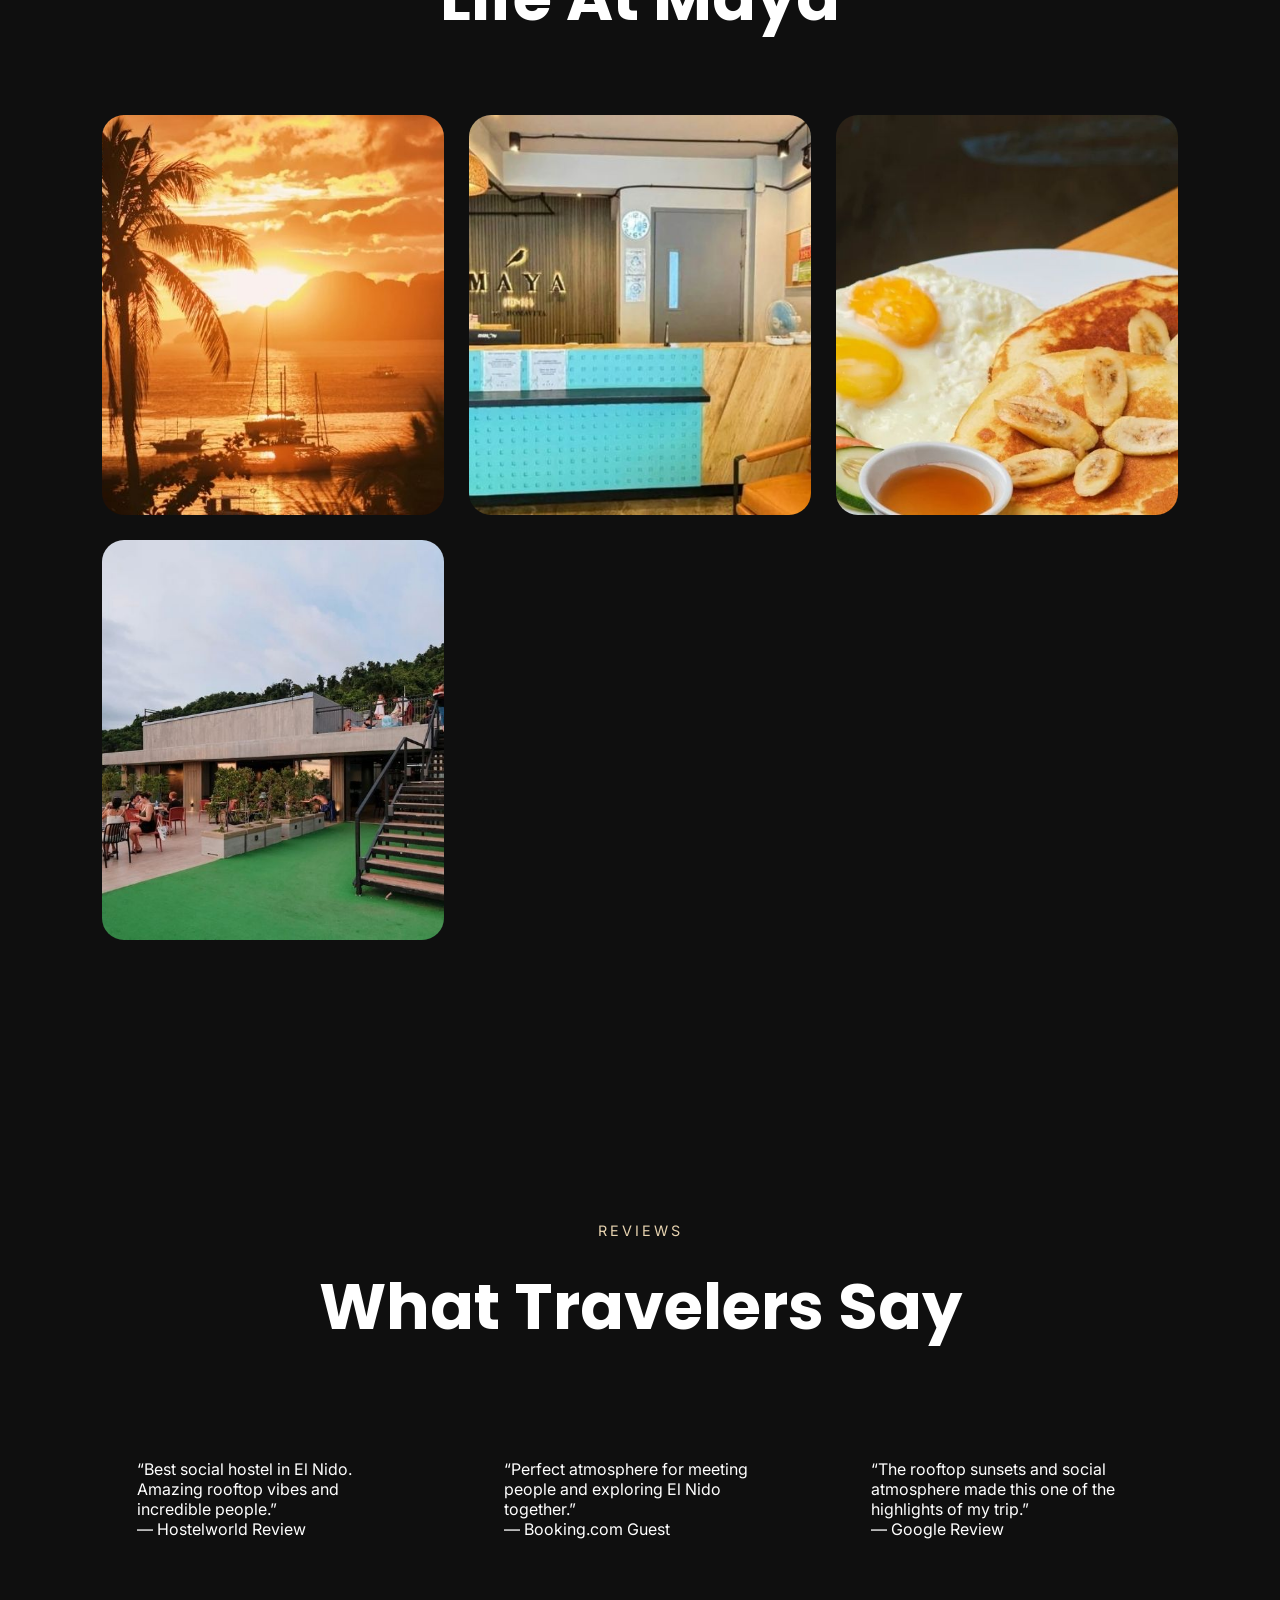
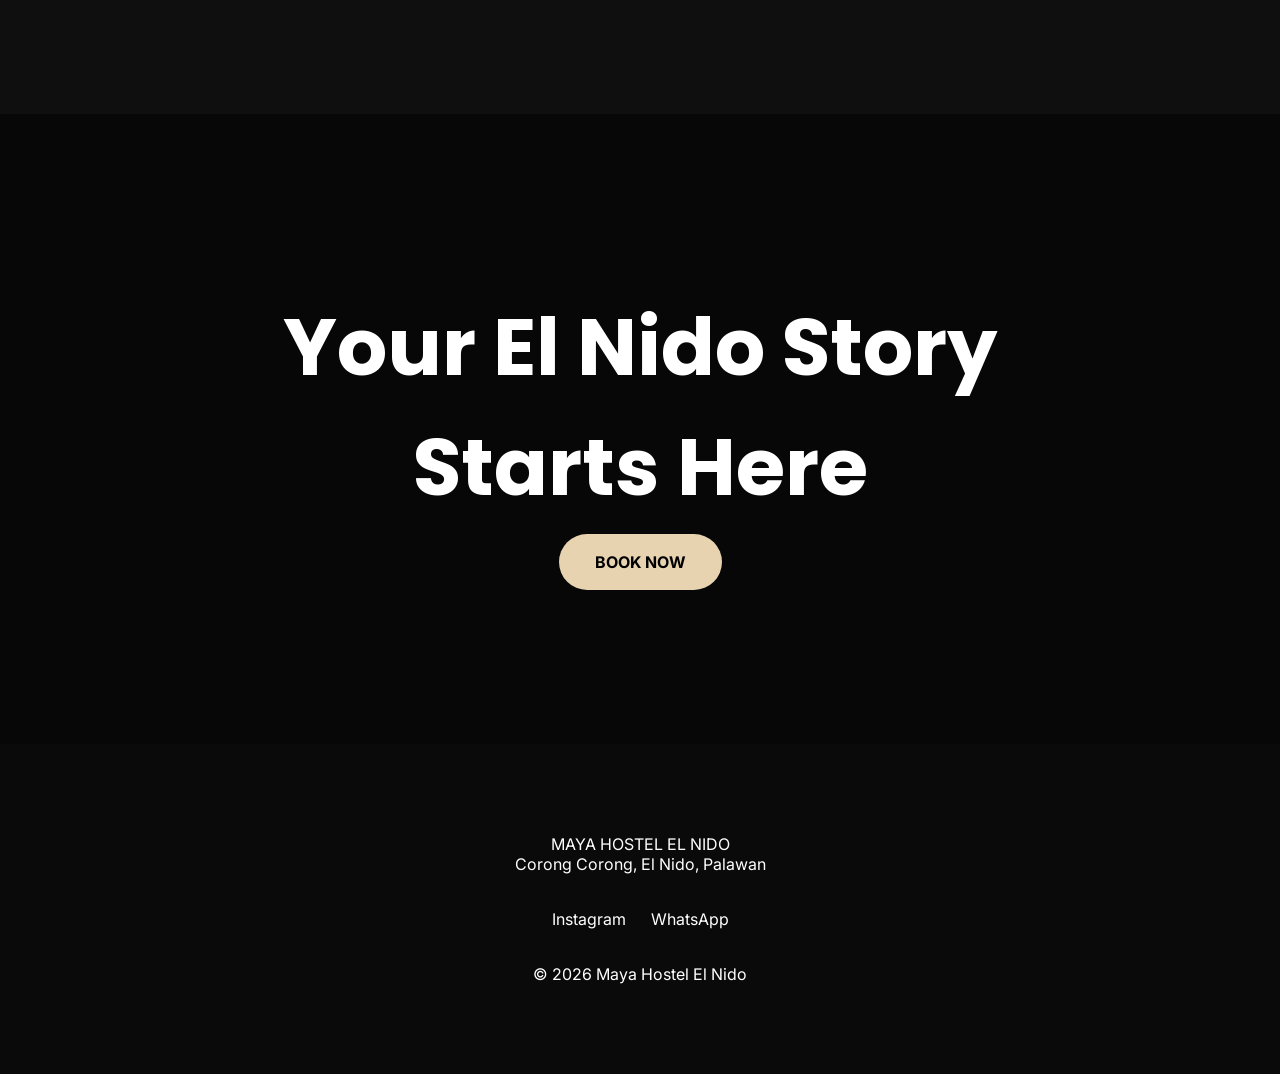
==== commit b59e0a6f: "Update index.html" ====
--- a/index.html
+++ b/index.html
@@ -16,7 +16,7 @@
 
   <nav>
     <ul class="nav-links">
-      <li><a href="booking.html"#rooms">Rooms</a></li>
+      <li><a href="#rooms">Rooms</a></li>
       <li><a href="#experience">Experience</a></li>
       <li><a href="#gallery">Gallery</a></li>
       <li><a href="#reviews">Reviews</a></li>
@@ -275,10 +275,22 @@
   <p>Corong Corong, El Nido, Palawan</p>
 
   <div class="footer-links">
-    <a href="#">Instagram</a>
-    <a href="#">Facebook</a>
-    <a href="#">WhatsApp</a>
-  </div>
+
+  <a
+    href="https://instagram.com/mayahostelelnido"
+    target="_blank"
+  >
+    Instagram
+  </a>
+
+  <a
+    href="https://wa.me/+639992233030"
+    target="_blank"
+  >
+    WhatsApp
+  </a>
+
+</div>
 
   <div class="footer-copy">
     © 2026 Maya Hostel El Nido
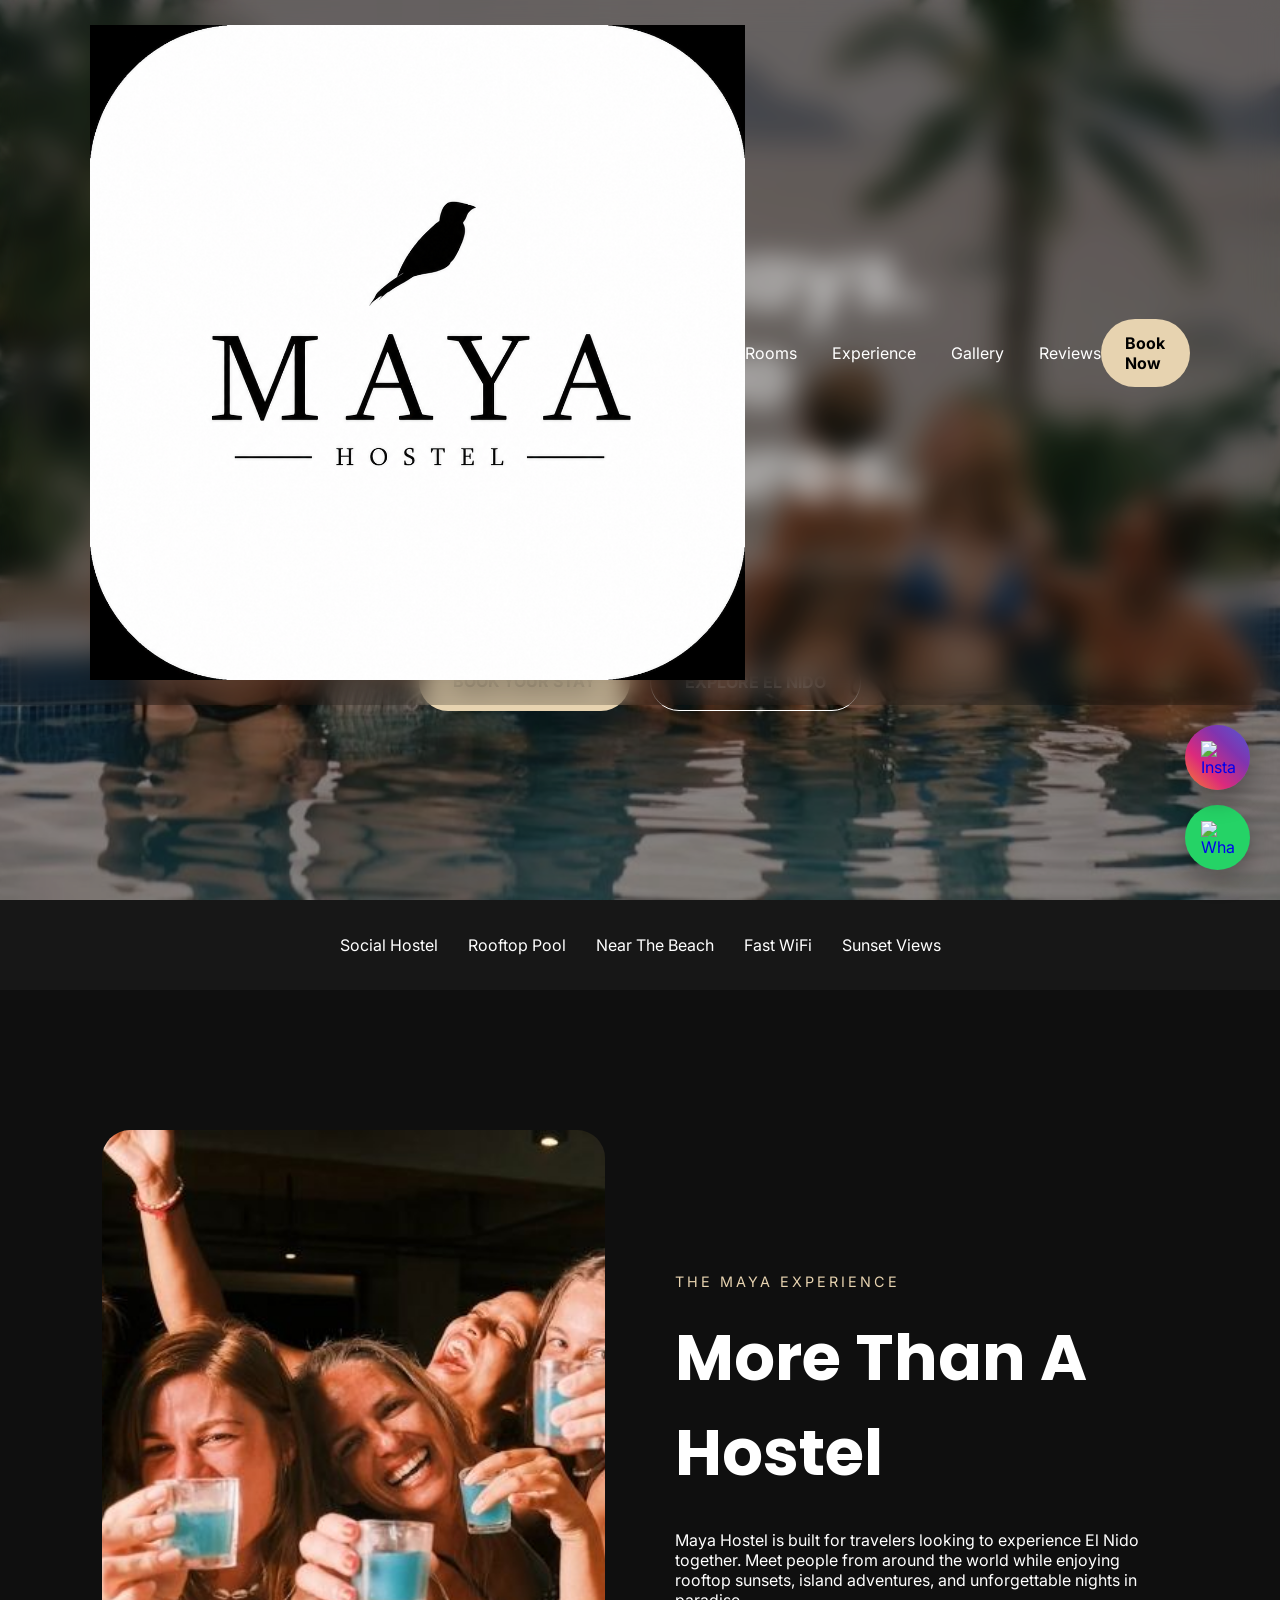
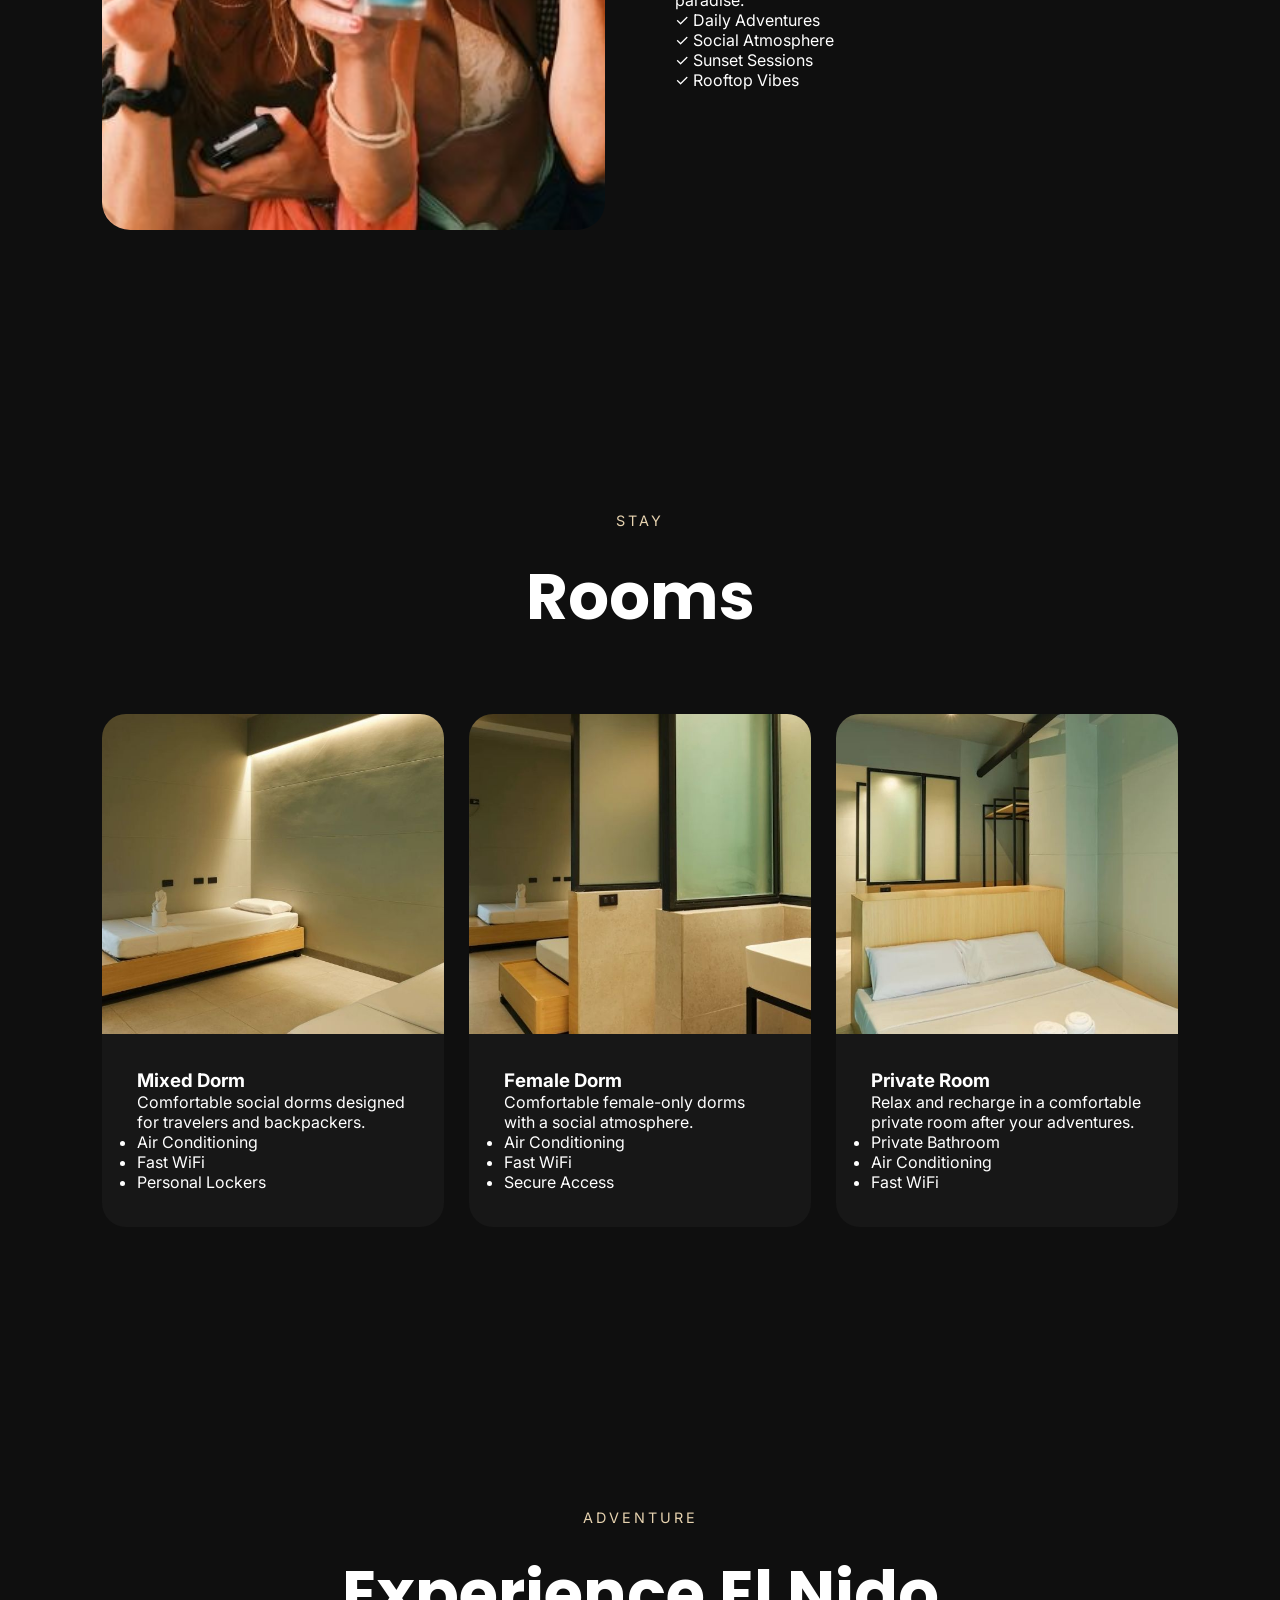
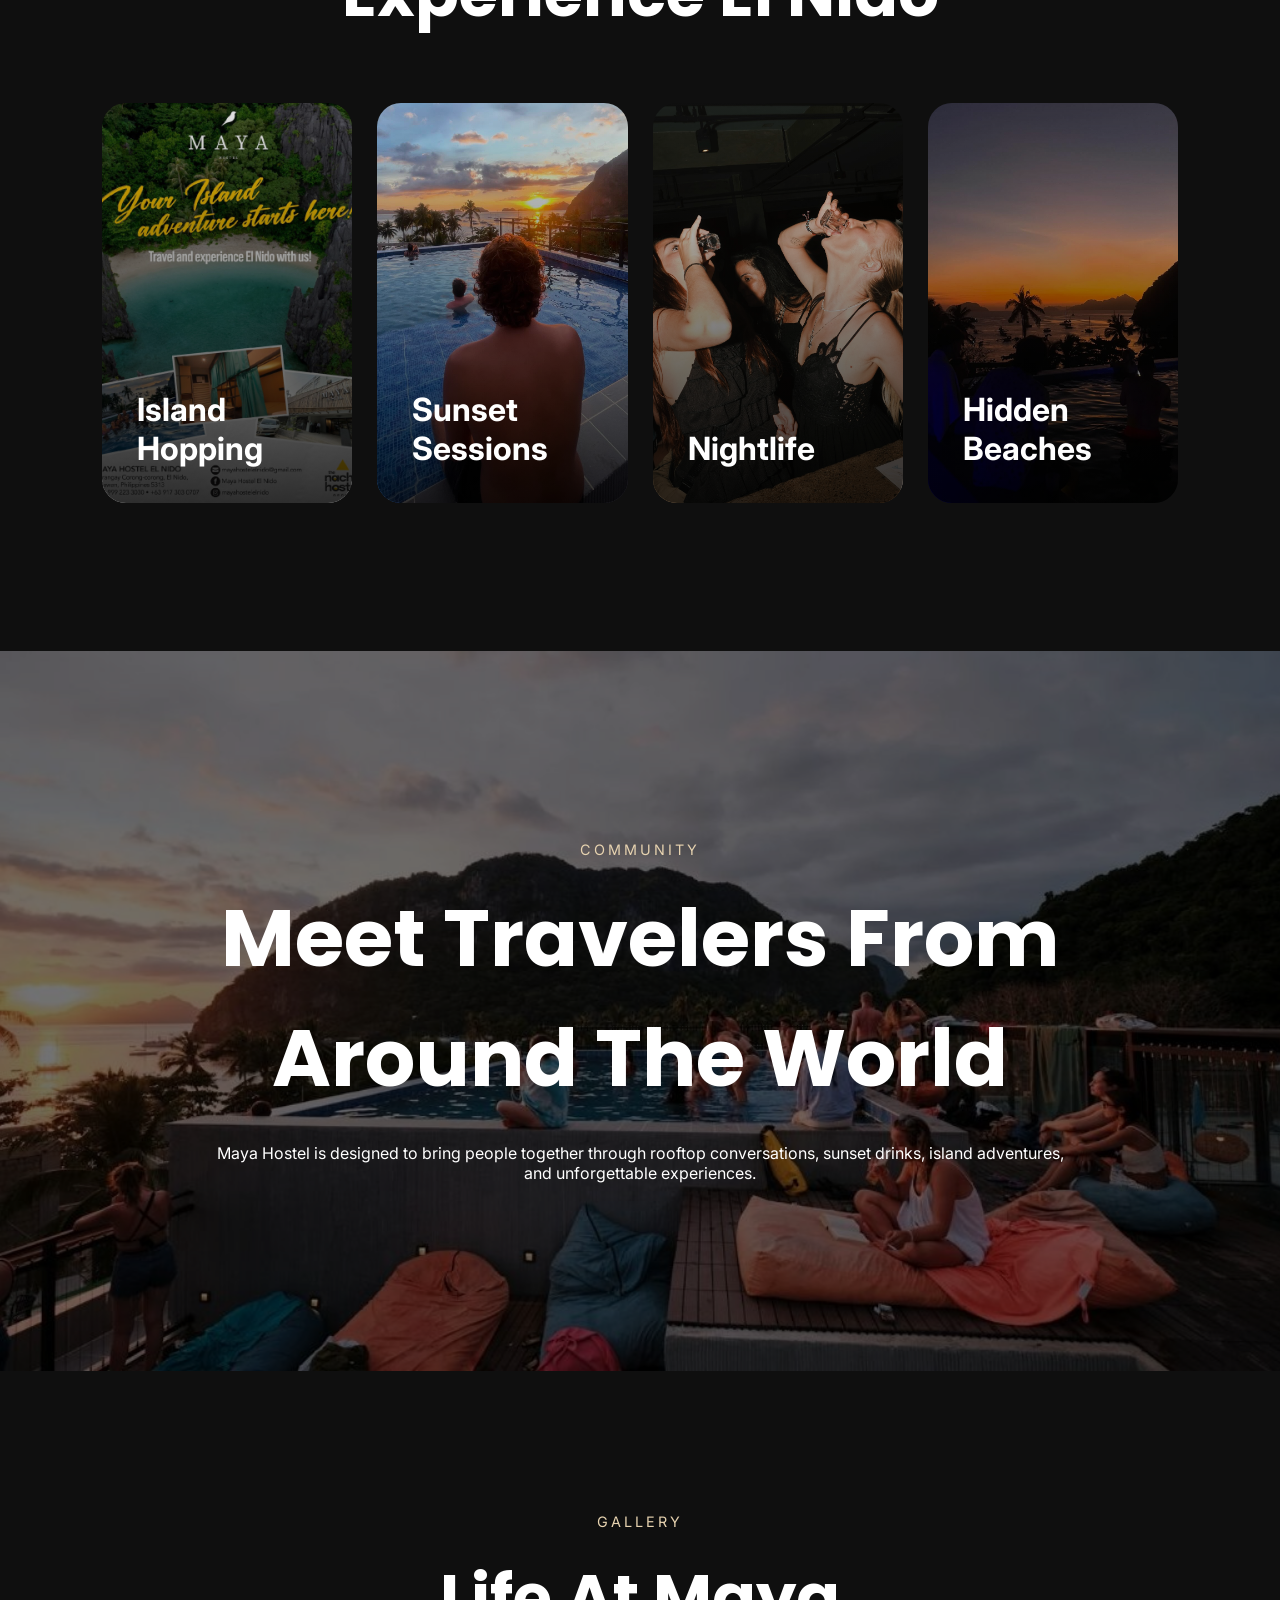
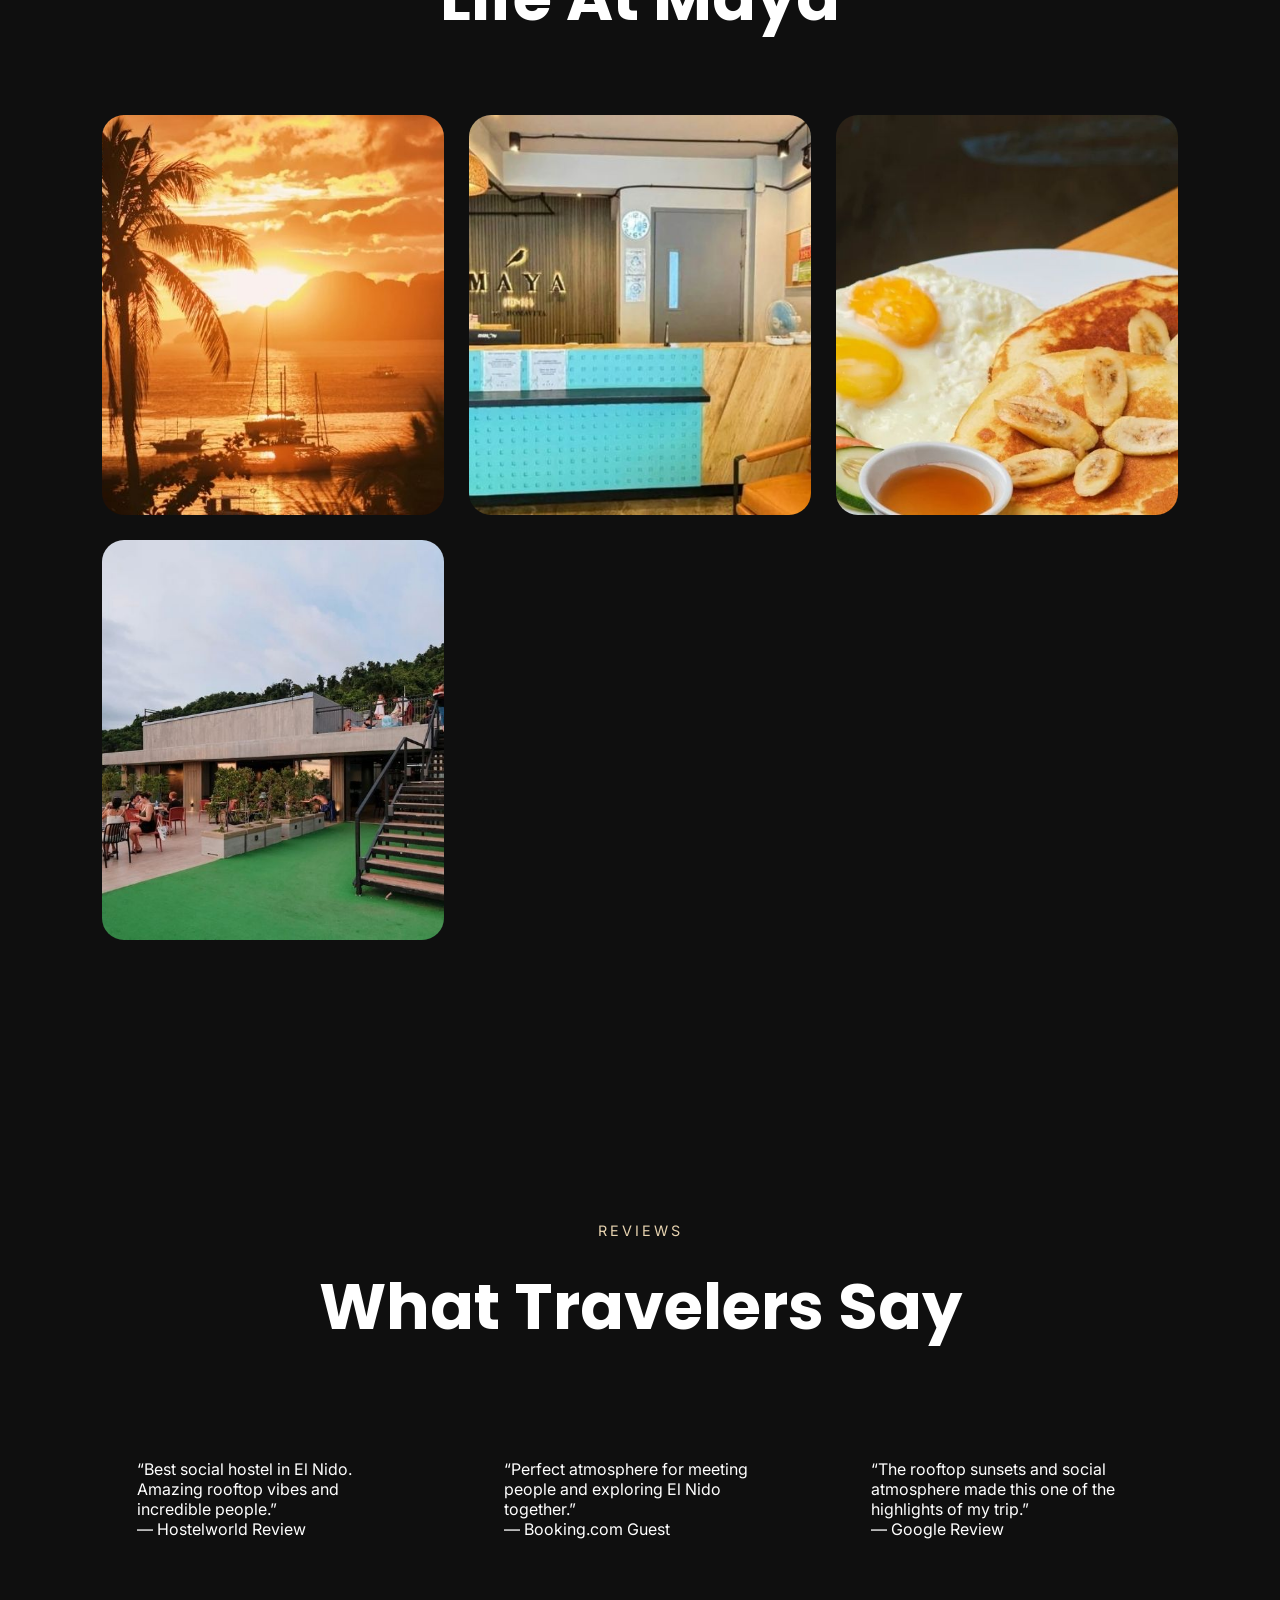
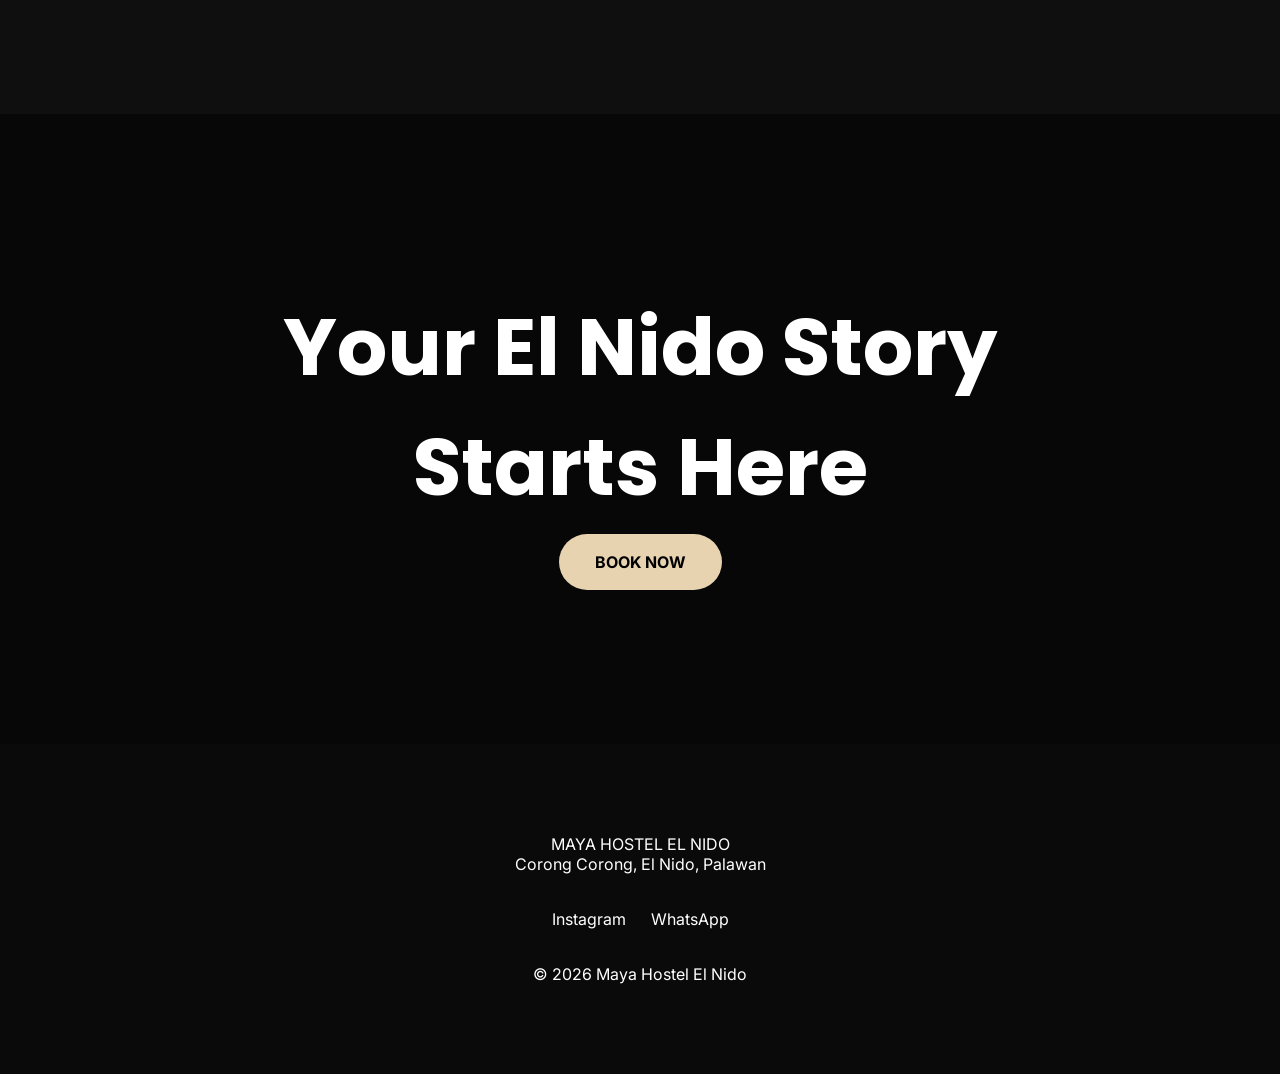
==== commit 2f372fdf: "Update index.html" ====
--- a/index.html
+++ b/index.html
@@ -12,7 +12,9 @@
 <body>
 
 <header class="navbar">
-  <div class="logo">MAYA HOSTEL</div>
+  <div class="logo">
+  <img src="assets/logo.png" alt="Maya Hostel Logo">
+</div>
 
   <nav>
     <ul class="nav-links">
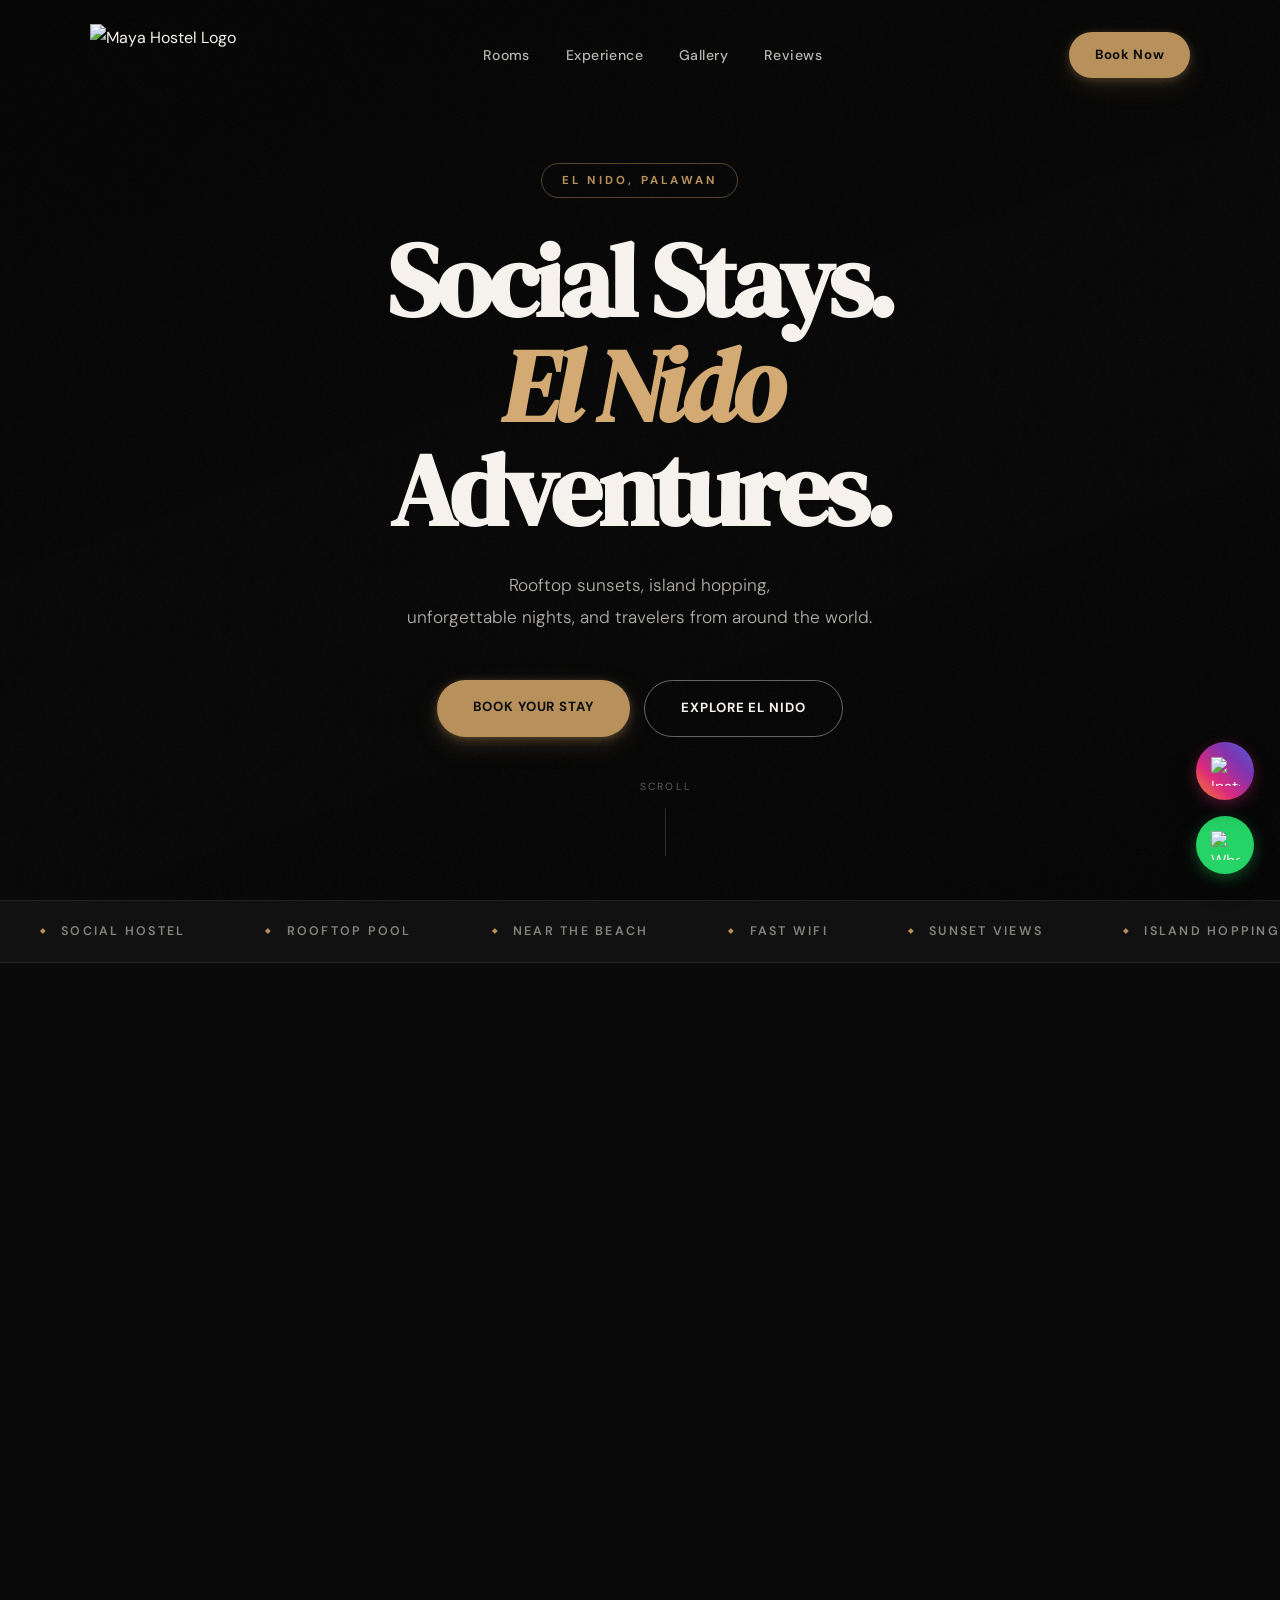
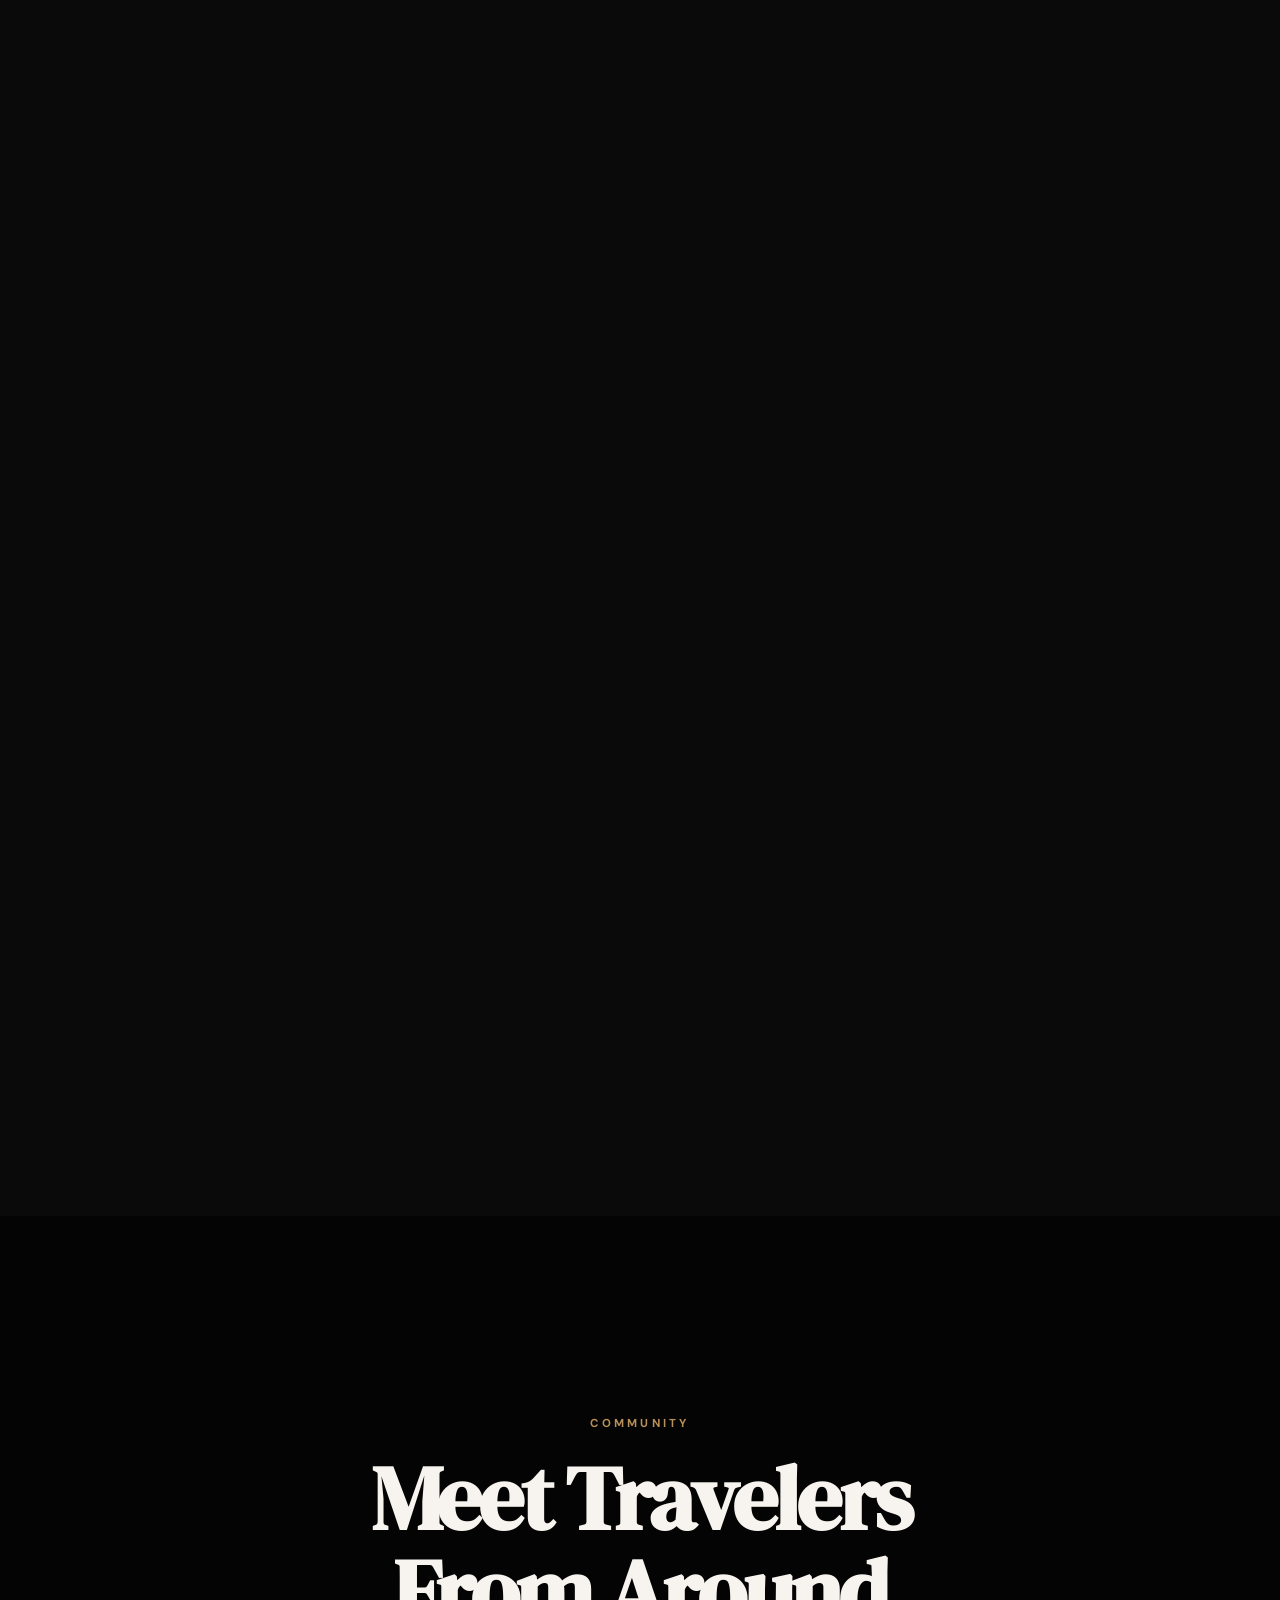
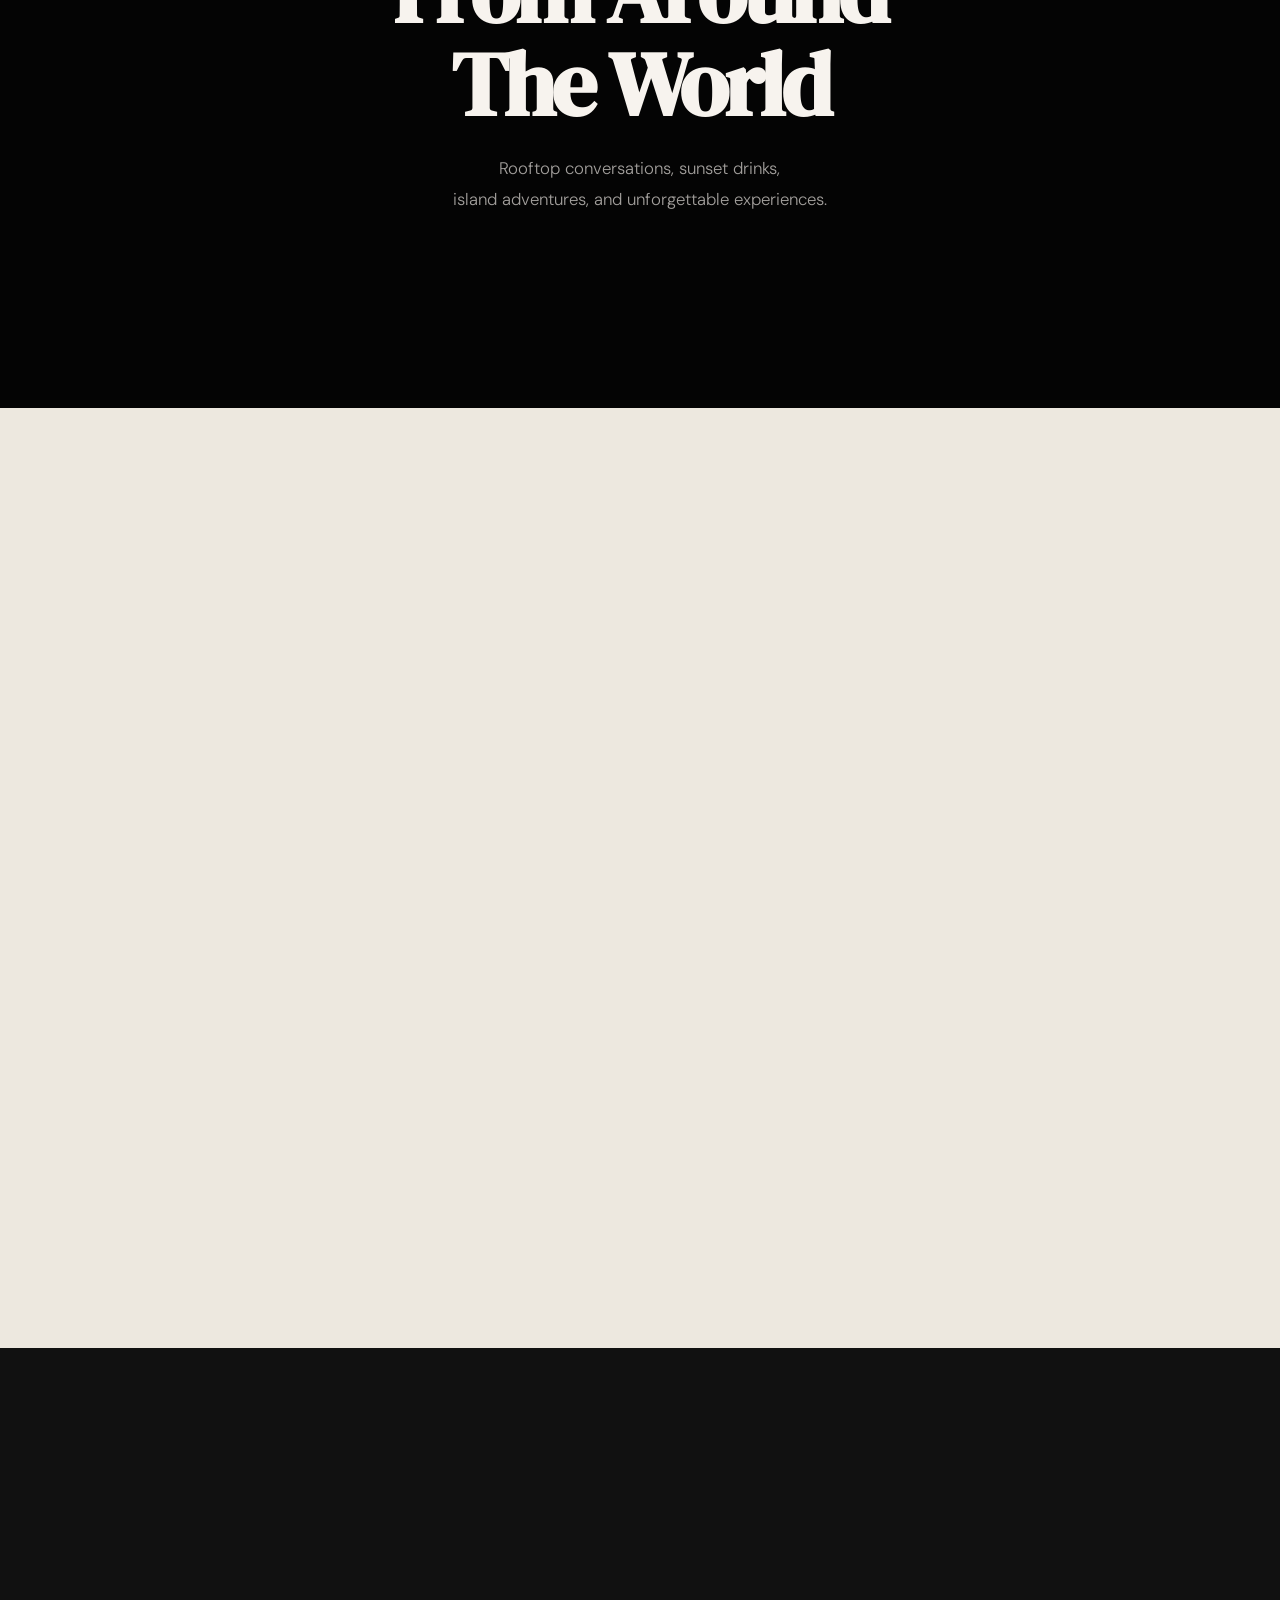
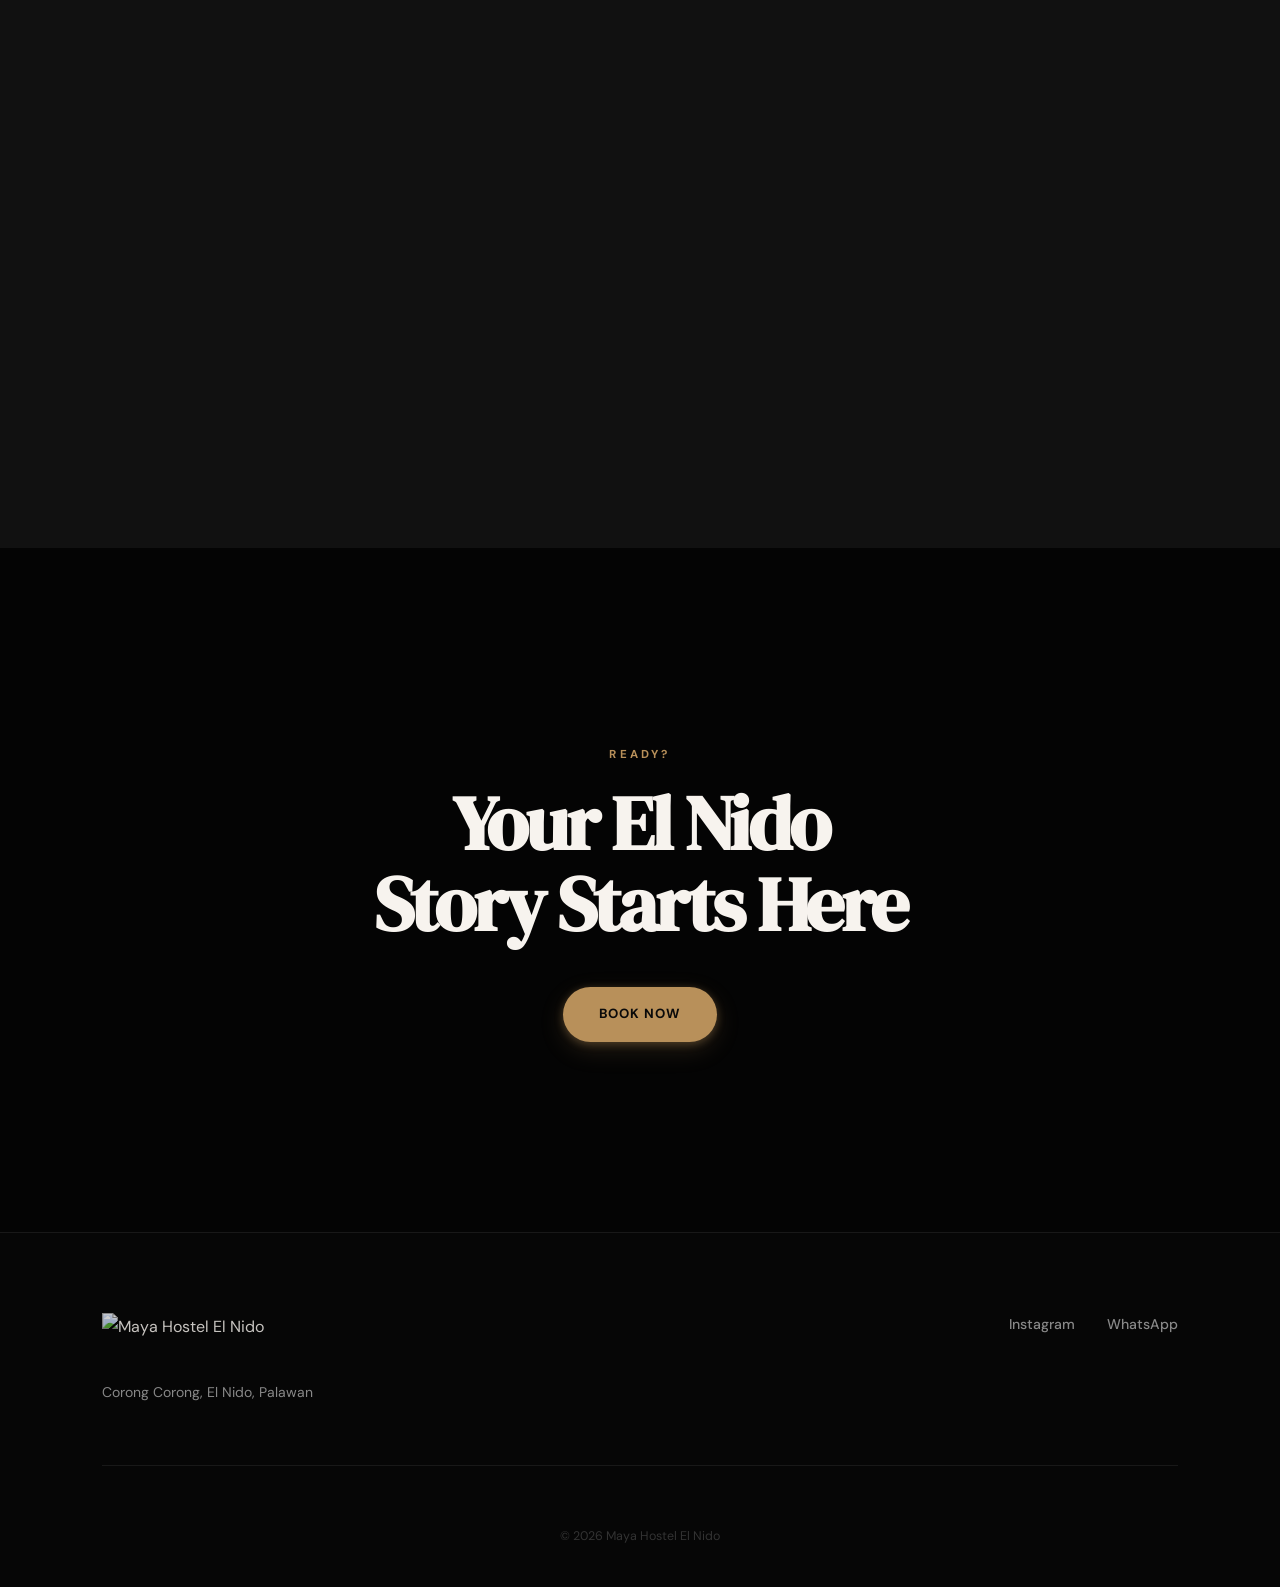
==== commit 48b095fa: "Add files via upload" ====
--- a/index.html
+++ b/index.html
@@ -7,14 +7,18 @@
   <link rel="stylesheet" href="style.css"/>
   <link rel="preconnect" href="https://fonts.googleapis.com">
   <link rel="preconnect" href="https://fonts.gstatic.com" crossorigin>
-  <link href="https://fonts.googleapis.com/css2?family=Inter:wght@300;400;500;600;700&family=Poppins:wght@500;600;700;800&display=swap" rel="stylesheet">
+  <link href="https://fonts.googleapis.com/css2?family=DM+Serif+Display:ital@0;1&family=DM+Sans:ital,opsz,wght@0,9..40,300;0,9..40,400;0,9..40,500;0,9..40,600;0,9..40,700;1,9..40,300&display=swap" rel="stylesheet">
 </head>
 <body>
 
+<!-- Grain texture overlay -->
+<div class="grain"></div>
+
+<!-- ── NAVBAR ── -->
 <header class="navbar">
   <div class="logo">
-  <img src="assets/logo.png" alt="Maya Hostel Logo">
-</div>
+    <img src="assets/logo.png" alt="Maya Hostel Logo">
+  </div>
 
   <nav>
     <ul class="nav-links">
@@ -28,304 +32,306 @@
   <a href="booking.html" class="nav-btn">Book Now</a>
 </header>
 
+<!-- ── HERO ── -->
 <section class="hero">
   <div class="hero-overlay"></div>
 
   <div class="hero-content">
-    <span class="hero-subtitle">El Nido, Palawan</span>
+    <span class="hero-tag">El Nido, Palawan</span>
 
     <h1>
       Social Stays.<br/>
-      El Nido Adventures.
+      <em>El Nido</em><br/>
+      Adventures.
     </h1>
 
     <p>
-      Rooftop sunsets, island hopping,
-      unforgettable nights, and travelers
-      from around the world.
+      Rooftop sunsets, island hopping,<br/>
+      unforgettable nights, and travelers from around the world.
     </p>
 
     <div class="hero-buttons">
-      <a href="booking.html" class="primary-btn">BOOK YOUR STAY</a>
-      <a href="#experience" class="secondary-btn">EXPLORE EL NIDO</a>
-    </div>
-  </div>
-</section>
-
-<section class="info-bar">
-  <div class="info-item"> Social Hostel</div>
-  <div class="info-item"> Rooftop Pool</div>
-  <div class="info-item"> Near The Beach</div>
-  <div class="info-item"> Fast WiFi</div>
-  <div class="info-item"> Sunset Views</div>
-</section>
-
-<section class="experience-section">
-  <div class="experience-image">
-    <img src="assets/experience.jpg" alt="">
+      <a href="booking.html" class="btn-primary">Book Your Stay</a>
+      <a href="#experience" class="btn-outline">Explore El Nido</a>
+    </div>
+  </div>
+
+  <div class="hero-scroll-hint">
+    <span>Scroll</span>
+    <div class="scroll-line"></div>
+  </div>
+</section>
+
+<!-- ── TICKER BAR ── -->
+<div class="ticker-bar">
+  <div class="ticker-track">
+    <span class="ticker-item"><span class="ticker-dot">◆</span> Social Hostel</span>
+    <span class="ticker-item"><span class="ticker-dot">◆</span> Rooftop Pool</span>
+    <span class="ticker-item"><span class="ticker-dot">◆</span> Near The Beach</span>
+    <span class="ticker-item"><span class="ticker-dot">◆</span> Fast WiFi</span>
+    <span class="ticker-item"><span class="ticker-dot">◆</span> Sunset Views</span>
+    <span class="ticker-item"><span class="ticker-dot">◆</span> Island Hopping</span>
+    <span class="ticker-item"><span class="ticker-dot">◆</span> El Nido, Palawan</span>
+    <!-- Duplicate for seamless loop -->
+    <span class="ticker-item"><span class="ticker-dot">◆</span> Social Hostel</span>
+    <span class="ticker-item"><span class="ticker-dot">◆</span> Rooftop Pool</span>
+    <span class="ticker-item"><span class="ticker-dot">◆</span> Near The Beach</span>
+    <span class="ticker-item"><span class="ticker-dot">◆</span> Fast WiFi</span>
+    <span class="ticker-item"><span class="ticker-dot">◆</span> Sunset Views</span>
+    <span class="ticker-item"><span class="ticker-dot">◆</span> Island Hopping</span>
+    <span class="ticker-item"><span class="ticker-dot">◆</span> El Nido, Palawan</span>
+  </div>
+</div>
+
+<!-- ── EXPERIENCE ── -->
+<section class="experience-section" id="about">
+  <div class="experience-image animate">
+    <img src="assets/experience.jpg" alt="The Maya Experience">
+    <div class="image-overlay"></div>
   </div>
 
   <div class="experience-content">
-    <span class="section-tag">THE MAYA EXPERIENCE</span>
-
-    <h2>More Than A Hostel</h2>
-
-    <p>
-      Maya Hostel is built for travelers looking
-      to experience El Nido together. Meet people
-      from around the world while enjoying rooftop
-      sunsets, island adventures, and unforgettable
-      nights in paradise.
+    <span class="section-tag animate">The Maya Experience</span>
+
+    <h2 class="animate animate-delay-1">
+      More Than<br/><em>A Hostel</em>
+    </h2>
+
+    <p class="animate animate-delay-2">
+      Maya Hostel is built for travelers looking to experience El Nido together.
+      Meet people from around the world while enjoying rooftop sunsets, island adventures,
+      and unforgettable nights in paradise.
     </p>
 
-    <div class="experience-features">
-      <div class="feature">✓ Daily Adventures</div>
-      <div class="feature">✓ Social Atmosphere</div>
-      <div class="feature">✓ Sunset Sessions</div>
-      <div class="feature">✓ Rooftop Vibes</div>
-    </div>
-  </div>
-</section>
-
+    <div class="experience-features animate animate-delay-3">
+      <div class="feature-item">
+        <div class="feature-num">01</div>
+        <div class="feature-text">Daily Adventures</div>
+      </div>
+      <div class="feature-item">
+        <div class="feature-num">02</div>
+        <div class="feature-text">Social Atmosphere</div>
+      </div>
+      <div class="feature-item">
+        <div class="feature-num">03</div>
+        <div class="feature-text">Sunset Sessions</div>
+      </div>
+      <div class="feature-item">
+        <div class="feature-num">04</div>
+        <div class="feature-text">Rooftop Vibes</div>
+      </div>
+    </div>
+  </div>
+</section>
+
+<!-- ── ROOMS ── -->
 <section class="rooms-section" id="rooms">
   <div class="section-header">
-    <span class="section-tag">STAY</span>
-    <h2>Rooms</h2>
-  </div>
-
-   <div class="rooms-grid">
-    <div class="room-card">
+    <span class="section-tag animate">Stay</span>
+    <h2 class="animate animate-delay-1">Choose Your<br/><em>Room</em></h2>
+  </div>
+
+  <div class="rooms-grid">
+    <div class="room-card animate">
       <div class="room-image">
-        <img src="assets/room1.jpg" alt="">
-      </div>
-
+        <img src="assets/room1.jpg" alt="Mixed Dorm">
+        <div class="room-image-overlay"></div>
+      </div>
       <div class="room-content">
         <h3>Mixed Dorm</h3>
-
-        <p>
-          Comfortable social dorms designed
-          for travelers and backpackers.
-        </p>
-
-        <ul>
+        <p>Comfortable social dorms designed for travelers and backpackers.</p>
+        <ul class="room-amenities">
           <li>Air Conditioning</li>
           <li>Fast WiFi</li>
           <li>Personal Lockers</li>
         </ul>
-
-        
-      </div>
-    </div>
-
-    <div class="room-card">
+      </div>
+    </div>
+
+    <div class="room-card animate animate-delay-1">
       <div class="room-image">
-        <img src="assets/room2.jpg" alt="">
-      </div>
-
+        <img src="assets/room2.jpg" alt="Female Dorm">
+        <div class="room-image-overlay"></div>
+      </div>
       <div class="room-content">
         <h3>Female Dorm</h3>
-
-        <p>
-          Comfortable female-only dorms
-          with a social atmosphere.
-        </p>
-
-        <ul>
+        <p>Comfortable female-only dorms with a social atmosphere.</p>
+        <ul class="room-amenities">
           <li>Air Conditioning</li>
           <li>Fast WiFi</li>
           <li>Secure Access</li>
         </ul>
-
-        
-      </div>
-    </div>
-
-    <div class="room-card">
+      </div>
+    </div>
+
+    <div class="room-card animate animate-delay-2">
       <div class="room-image">
-        <img src="assets/room3.jpg" alt="">
-      </div>
-
+        <img src="assets/room3.jpg" alt="Private Room">
+        <div class="room-image-overlay"></div>
+      </div>
       <div class="room-content">
         <h3>Private Room</h3>
-
-        <p>
-          Relax and recharge in a comfortable
-          private room after your adventures.
-        </p>
-
-        <ul>
+        <p>Relax and recharge in a comfortable private room after your adventures.</p>
+        <ul class="room-amenities">
           <li>Private Bathroom</li>
           <li>Air Conditioning</li>
           <li>Fast WiFi</li>
         </ul>
-
-        
-      </div>
-    </div>
-  </div>
-</section>
-
+      </div>
+    </div>
+  </div>
+</section>
+
+<!-- ── ACTIVITIES ── -->
 <section class="activities-section" id="experience">
   <div class="section-header">
-    <span class="section-tag">ADVENTURE</span>
-    <h2>Experience El Nido</h2>
+    <span class="section-tag animate">Adventure</span>
+    <h2 class="animate animate-delay-1">Experience<br/><em>El Nido</em></h2>
   </div>
 
   <div class="activities-grid">
-    <div class="activity-card activity1">
+    <div class="activity-card activity1 animate">
       <div class="activity-overlay"></div>
-      <h3>Island Hopping</h3>
-    </div>
-
-    <div class="activity-card activity2">
+      <div class="activity-content">
+        <span class="activity-num">01</span>
+        <h3>Island Hopping</h3>
+      </div>
+    </div>
+
+    <div class="activity-card activity2 animate animate-delay-1">
       <div class="activity-overlay"></div>
-      <h3>Sunset Sessions</h3>
-    </div>
-
-    <div class="activity-card activity3">
+      <div class="activity-content">
+        <span class="activity-num">02</span>
+        <h3>Sunset Sessions</h3>
+      </div>
+    </div>
+
+    <div class="activity-card activity3 animate animate-delay-2">
       <div class="activity-overlay"></div>
-      <h3>Nightlife</h3>
-    </div>
-
-    <div class="activity-card activity4">
+      <div class="activity-content">
+        <span class="activity-num">03</span>
+        <h3>Nightlife</h3>
+      </div>
+    </div>
+
+    <div class="activity-card activity4 animate animate-delay-3">
       <div class="activity-overlay"></div>
-      <h3>Hidden Beaches</h3>
-    </div>
-  </div>
-</section>
-
+      <div class="activity-content">
+        <span class="activity-num">04</span>
+        <h3>Hidden Beaches</h3>
+      </div>
+    </div>
+  </div>
+</section>
+
+<!-- ── SOCIAL / COMMUNITY ── -->
 <section class="social-section">
   <div class="social-overlay"></div>
 
   <div class="social-content">
-    <span class="section-tag">COMMUNITY</span>
+    <span class="section-tag">Community</span>
 
     <h2>
-      Meet Travelers From Around The World
+      Meet Travelers<br/>
+      From Around<br/>
+      The World
     </h2>
 
     <p>
-      Maya Hostel is designed to bring people together
-      through rooftop conversations, sunset drinks,
+      Rooftop conversations, sunset drinks,<br/>
       island adventures, and unforgettable experiences.
     </p>
   </div>
 </section>
 
+<!-- ── GALLERY ── -->
 <section class="gallery-section" id="gallery">
   <div class="section-header">
-    <span class="section-tag">GALLERY</span>
-    <h2>Life At Maya</h2>
+    <span class="section-tag animate">Gallery</span>
+    <h2 class="animate animate-delay-1">Life At<br/><em>Maya</em></h2>
   </div>
 
   <div class="gallery-grid">
-    <img src="assets/gallery1.jpg" alt="">
-    <img src="assets/gallery2.jpg" alt="">
-    <img src="assets/gallery3.jpg" alt="">
-    <img src="assets/gallery4.jpg" alt="">
-  </div>
-</section>
-
+    <div class="gallery-item animate">
+      <img src="assets/gallery1.jpg" alt="">
+    </div>
+    <div class="gallery-item animate animate-delay-1">
+      <img src="assets/gallery2.jpg" alt="">
+    </div>
+    <div class="gallery-item animate animate-delay-2">
+      <img src="assets/gallery3.jpg" alt="">
+    </div>
+    <div class="gallery-item animate animate-delay-3">
+      <img src="assets/gallery4.jpg" alt="">
+    </div>
+  </div>
+</section>
+
+<!-- ── REVIEWS ── -->
 <section class="reviews-section" id="reviews">
   <div class="section-header">
-    <span class="section-tag">REVIEWS</span>
-    <h2>What Travelers Say</h2>
+    <span class="section-tag animate">Reviews</span>
+    <h2 class="animate animate-delay-1">What Travelers<br/><em>Say</em></h2>
   </div>
 
   <div class="reviews-grid">
-    <div class="review-card">
-      <p>
-        “Best social hostel in El Nido.
-        Amazing rooftop vibes and incredible people.”
-      </p>
-
-      <span>— Hostelworld Review</span>
-    </div>
-
-    <div class="review-card">
-      <p>
-        “Perfect atmosphere for meeting people
-        and exploring El Nido together.”
-      </p>
-
-      <span>— Booking.com Guest</span>
-    </div>
-
-    <div class="review-card">
-      <p>
-        “The rooftop sunsets and social atmosphere
-        made this one of the highlights of my trip.”
-      </p>
-
-      <span>— Google Review</span>
-    </div>
-  </div>
-</section>
-
+    <div class="review-card animate">
+      <div class="review-quote">"</div>
+      <p>Best social hostel in El Nido. Amazing rooftop vibes and incredible people.</p>
+      <span class="review-source">Hostelworld Review</span>
+    </div>
+
+    <div class="review-card animate animate-delay-1">
+      <div class="review-quote">"</div>
+      <p>Perfect atmosphere for meeting people and exploring El Nido together.</p>
+      <span class="review-source">Booking.com Guest</span>
+    </div>
+
+    <div class="review-card animate animate-delay-2">
+      <div class="review-quote">"</div>
+      <p>The rooftop sunsets and social atmosphere made this one of the highlights of my trip.</p>
+      <span class="review-source">Google Review</span>
+    </div>
+  </div>
+</section>
+
+<!-- ── FINAL CTA ── -->
 <section class="final-cta">
   <div class="cta-overlay"></div>
 
   <div class="cta-content">
-    <h2>Your El Nido Story Starts Here</h2>
-    <a href="booking.html">BOOK NOW</a>
-  </div>
-</section>
-
+    <span class="section-tag">Ready?</span>
+    <h2>Your El Nido<br/>Story Starts Here</h2>
+    <a href="booking.html" class="btn-primary">Book Now</a>
+  </div>
+</section>
+
+<!-- ── FOOTER ── -->
 <footer>
-  <div class="footer-logo">MAYA HOSTEL EL NIDO</div>
-
-  <p>Corong Corong, El Nido, Palawan</p>
-
-  <div class="footer-links">
-
-  <a
-    href="https://instagram.com/mayahostelelnido"
-    target="_blank"
-  >
-    Instagram
-  </a>
-
-  <a
-    href="https://wa.me/+639992233030"
-    target="_blank"
-  >
-    WhatsApp
-  </a>
-
-</div>
-
-  <div class="footer-copy">
-    © 2026 Maya Hostel El Nido
-  </div>
+  <div class="footer-inner">
+    <div class="footer-brand">
+      <img src="assets/logo.png" alt="Maya Hostel El Nido">
+      <p>Corong Corong, El Nido, Palawan</p>
+    </div>
+
+    <div class="footer-links">
+      <a href="https://instagram.com/mayahostelelnido" target="_blank">Instagram</a>
+      <a href="https://wa.me/+639992233030" target="_blank">WhatsApp</a>
+    </div>
+  </div>
+
+  <div class="footer-copy">© 2026 Maya Hostel El Nido</div>
 </footer>
 
+<!-- ── FLOATING BUTTONS ── -->
+<a href="https://wa.me/+639992233030" class="whatsapp-float" target="_blank">
+  <img src="https://upload.wikimedia.org/wikipedia/commons/6/6b/WhatsApp.svg" alt="WhatsApp">
+</a>
+
+<a href="https://instagram.com/mayahostelelnido" class="instagram-float" target="_blank">
+  <img src="https://upload.wikimedia.org/wikipedia/commons/a/a5/Instagram_icon.png" alt="Instagram">
+</a>
+
 <script src="script.js"></script>
-
-  <!-- WHATSAPP BUTTON -->
-
-<a
-  href="https://wa.me/+639992233030"
-  class="whatsapp-float"
-  target="_blank"
->
-  <img
-  src="https://upload.wikimedia.org/wikipedia/commons/6/6b/WhatsApp.svg"
-  alt="WhatsApp"
->
-</a>
-
-  <!-- INSTAGRAM BUTTON -->
-
-<a
-  href="https://instagram.com/mayahostelelnido"
-  class="instagram-float"
-  target="_blank"
->
-  <img
-    src="https://upload.wikimedia.org/wikipedia/commons/a/a5/Instagram_icon.png"
-    alt="Instagram"
-  >
-</a>
-  
 </body>
 </html>
--- a/style.css
+++ b/style.css
@@ -1,433 +1,939 @@
-*{
-  margin:0;
-  padding:0;
-  box-sizing:border-box;
-}
-
-html{
-  scroll-behavior:smooth;
-}
-
-body{
-  background:#0f0f0f;
-  color:white;
-  font-family:'Inter',sans-serif;
-  overflow-x:hidden;
-}
-
-img{
-  width:100%;
-  display:block;
-}
-
-a{
-  text-decoration:none;
-}
-
-:root{
-  --sand:#E7D3B0;
-  --dark:#111111;
-  --light:#F4F1EA;
-  --gray:#B8B8B8;
-}
-
-.navbar{
-  position:fixed;
-  width:100%;
-  top:0;
-  left:0;
-  z-index:1000;
-  padding:25px 7%;
-  display:flex;
-  justify-content:space-between;
-  align-items:center;
-  background:rgba(0,0,0,0.2);
-  backdrop-filter:blur(14px);
-}
-
-.logo{
-  font-size:1.3rem;
-  font-family:'Poppins',sans-serif;
-  font-weight:700;
-  letter-spacing:2px;
-}
-
-.nav-links{
-  display:flex;
-  gap:35px;
-  list-style:none;
-}
-
-.nav-links a{
-  color:white;
-}
-
-.nav-btn{
-  background:var(--sand);
-  color:black;
-  padding:14px 24px;
-  border-radius:50px;
-  font-weight:700;
-}
-
-.hero{
-  position:relative;
-  height:100vh;
-  background:url('assets/hero.jpg') center/cover no-repeat;
-  display:flex;
-  align-items:center;
-  justify-content:center;
-  text-align:center;
-}
-
-.hero-overlay{
-  position:absolute;
-  inset:0;
-  background:rgba(0,0,0,0.45);
-}
-
-.hero-content{
-  position:relative;
-  z-index:2;
-  max-width:850px;
-  padding:20px;
-}
-
-.hero-subtitle{
-  display:inline-block;
-  margin-bottom:20px;
-  color:var(--sand);
-  letter-spacing:3px;
-}
-
-.hero h1{
-  font-size:5.5rem;
-  line-height:1.1;
-  margin-bottom:25px;
-  font-family:'Poppins',sans-serif;
-}
-
-.hero p{
-  font-size:1.2rem;
-  line-height:1.8;
-  max-width:650px;
-  margin:auto;
-  color:#ddd;
-  margin-bottom:40px;
-}
-
-.hero-buttons{
-  display:flex;
-  justify-content:center;
-  gap:20px;
-  flex-wrap:wrap;
-}
-
-.primary-btn{
-  background:var(--sand);
-  color:black;
-  padding:18px 34px;
-  border-radius:50px;
-  font-weight:700;
-}
-
-.secondary-btn{
-  border:1px solid white;
-  color:white;
-  padding:18px 34px;
-  border-radius:50px;
-  font-weight:700;
-}
-
-.info-bar{
-  display:flex;
-  justify-content:center;
-  gap:30px;
-  flex-wrap:wrap;
-  padding:35px 20px;
-  background:#171717;
-}
-
-.experience-section,
-.rooms-section,
-.activities-section,
-.gallery-section,
-.reviews-section{
-  padding:140px 8%;
-}
-
-.experience-section{
-  display:grid;
-  grid-template-columns:1fr 1fr;
-  gap:70px;
-  align-items:center;
-}
-
-.experience-image img{
-  border-radius:28px;
-  height:700px;
-  object-fit:cover;
-}
-
-.section-tag{
-  display:inline-block;
-  color:var(--sand);
-  margin-bottom:20px;
-  letter-spacing:3px;
-  font-size:0.9rem;
-}
-
-.section-header{
-  text-align:center;
-  margin-bottom:70px;
-}
-
-.section-header h2,
-.experience-content h2{
-  font-size:4rem;
-  margin-bottom:30px;
-  font-family:'Poppins',sans-serif;
-}
-
-.rooms-grid,
-.activities-grid,
-.gallery-grid,
-.reviews-grid{
-  display:grid;
-  gap:25px;
-}
-
-
-.rooms-grid{
-  grid-template-columns:repeat(auto-fit,minmax(320px,1fr));
-}
-
-.activities-grid{
-  grid-template-columns:repeat(auto-fit,minmax(250px,1fr));
-}
-
-.gallery-grid{
-  grid-template-columns:repeat(auto-fit,minmax(280px,1fr));
-}
-
-.gallery-grid img{
-  height:400px;
-  object-fit:cover;
-  border-radius:22px;
-  transition:0.5s ease;
-  cursor:pointer;
-}
-
-.gallery-grid img:hover{
-  transform:scale(1.04);
-}
-
-.reviews-grid{
-  grid-template-columns:repeat(auto-fit,minmax(320px,1fr));
-}
-
-.room-card{
-  background:#171717;
-  border-radius:24px;
-  overflow:hidden;
-  transition:0.4s ease;
-}
-
-.room-card:hover{
-  transform:translateY(-10px);
-}
-
-.room-content,
-.review-card{
-  padding:35px;
-}
-
-.room-image{
-  overflow:hidden;
-}
-
-.room-image img{
-  height:320px;
-  object-fit:cover;
-  transition:0.5s ease;
-}
-
-.room-card:hover .room-image img{
-  transform:scale(1.08);
-}
-
-.activity-card{
-  position:relative;
-  height:400px;
-  border-radius:24px;
-  overflow:hidden;
-  display:flex;
-  align-items:flex-end;
-  padding:35px;
-  transition:0.4s ease;
-  transform:translateY(-8px);
-}
-
-.activity-overlay{
-  position:absolute;
-  inset:0;
-  background:linear-gradient(rgba(0,0,0,0.1),rgba(0,0,0,0.8));
-}
-
-.activity-card h3{
-  position:relative;
-  z-index:2;
-  font-size:2rem;
-}
-
-.activity1{background:url('assets/activity1.jpg') center/cover;}
-.activity2{background:url('assets/activity2.jpg') center/cover;}
-.activity3{background:url('assets/activity3.jpg') center/cover;}
-.activity4{background:url('assets/activity4.jpg') center/cover;}
-
-.social-section{
-  position:relative;
-  height:80vh;
-  background:url('assets/social.jpg') center/cover no-repeat;
-  display:flex;
-  align-items:center;
-  justify-content:center;
-  text-align:center;
-}
-
-.social-overlay,
-.cta-overlay{
-  position:absolute;
-  inset:0;
-  background:rgba(0,0,0,0.55);
-}
-
-.social-content,
-.cta-content{
-  position:relative;
-  z-index:2;
-  max-width:900px;
-  padding:20px;
-}
-
-.social-content h2,
-.cta-content h2{
-  font-size:5rem;
-  margin-bottom:25px;
-  font-family:'Poppins',sans-serif;
-}
-
-.final-cta{
-  position:relative;
-  height:70vh;
-  background:url('assets/finalcta.jpg') center/cover no-repeat;
-  display:flex;
-  align-items:center;
-  justify-content:center;
-  text-align:center;
-}
-
-.cta-content a{
-  background:var(--sand);
-  color:black;
-  padding:18px 36px;
-  border-radius:50px;
-  font-weight:700;
-}
-
-footer{
-  padding:90px 8%;
-  text-align:center;
-  background:#0a0a0a;
-}
-
-.footer-links{
-  display:flex;
-  justify-content:center;
-  gap:25px;
-  margin:35px 0;
-}
-
-.footer-links a{
-  color:white;
-}
-
-@media(max-width:1000px){
-  .hero h1,
-  .social-content h2,
-  .cta-content h2{
-    font-size:3.5rem;
+/* ============================================================
+   MAYA HOSTEL — MODERN REDESIGN
+   Black · Warm White · Earth Amber
+   DM Serif Display + DM Sans
+   ============================================================ */
+
+*, *::before, *::after {
+  margin: 0;
+  padding: 0;
+  box-sizing: border-box;
+}
+
+html {
+  scroll-behavior: smooth;
+}
+
+:root {
+  --black:        #0a0a0a;
+  --black-2:      #111111;
+  --black-3:      #1c1c1c;
+  --white:        #F7F3EE;
+  --white-2:      #EDE8DF;
+  --earth:        #B8905A;
+  --earth-dark:   #8A6438;
+  --earth-glow:   rgba(184,144,90,0.18);
+  --muted:        #888888;
+  --border-dark:  rgba(255,255,255,0.07);
+  --border-light: rgba(0,0,0,0.09);
+}
+
+body {
+  background: var(--black);
+  color: var(--white);
+  font-family: 'DM Sans', sans-serif;
+  overflow-x: hidden;
+  line-height: 1.7;
+}
+
+img { display: block; max-width: 100%; }
+a   { text-decoration: none; color: inherit; }
+
+/* ── GRAIN OVERLAY ─────────────────────────────────────── */
+.grain {
+  position: fixed;
+  inset: 0;
+  pointer-events: none;
+  z-index: 9998;
+  opacity: 0.04;
+  background-image: url("data:image/svg+xml,%3Csvg viewBox='0 0 512 512' xmlns='http://www.w3.org/2000/svg'%3E%3Cfilter id='n'%3E%3CfeTurbulence type='fractalNoise' baseFrequency='0.8' numOctaves='4' stitchTiles='stitch'/%3E%3C/filter%3E%3Crect width='100%25' height='100%25' filter='url(%23n)'/%3E%3C/svg%3E");
+  background-size: 256px 256px;
+}
+
+/* ── KEYFRAMES ─────────────────────────────────────────── */
+@keyframes marquee {
+  from { transform: translateX(0); }
+  to   { transform: translateX(-50%); }
+}
+
+@keyframes fadeUp {
+  from { opacity: 0; transform: translateY(30px); }
+  to   { opacity: 1; transform: translateY(0); }
+}
+
+@keyframes scrollPulse {
+  0%   { transform: scaleY(0) translateY(0); transform-origin: top; opacity: 1; }
+  50%  { transform: scaleY(1) translateY(0); transform-origin: top; opacity: 1; }
+  100% { transform: scaleY(1) translateY(100%); opacity: 0; }
+}
+
+/* ── SCROLL ANIMATIONS ─────────────────────────────────── */
+.animate {
+  opacity: 0;
+  transform: translateY(28px);
+  transition: opacity 0.75s cubic-bezier(0.16, 1, 0.3, 1),
+              transform 0.75s cubic-bezier(0.16, 1, 0.3, 1);
+}
+.animate.in-view       { opacity: 1; transform: translateY(0); }
+.animate-delay-1       { transition-delay: 0.1s; }
+.animate-delay-2       { transition-delay: 0.22s; }
+.animate-delay-3       { transition-delay: 0.34s; }
+
+/* ── NAVBAR ────────────────────────────────────────────── */
+.navbar {
+  position: fixed;
+  width: 100%;
+  top: 0; left: 0;
+  z-index: 1000;
+  padding: 24px 7%;
+  display: flex;
+  justify-content: space-between;
+  align-items: center;
+  transition: background 0.4s ease, padding 0.35s ease, border-color 0.4s ease;
+  border-bottom: 1px solid transparent;
+}
+
+.navbar.scrolled {
+  background: rgba(10,10,10,0.88);
+  backdrop-filter: blur(20px);
+  -webkit-backdrop-filter: blur(20px);
+  padding: 16px 7%;
+  border-bottom-color: var(--border-dark);
+}
+
+.logo img {
+  height: 62px;
+  width: auto;
+  object-fit: contain;
+}
+
+.nav-links {
+  display: flex;
+  gap: 36px;
+  list-style: none;
+}
+
+.nav-links a {
+  color: rgba(247,243,238,0.75);
+  font-size: 0.88rem;
+  font-weight: 500;
+  letter-spacing: 0.03em;
+  position: relative;
+  padding-bottom: 3px;
+  transition: color 0.25s ease;
+}
+
+.nav-links a::after {
+  content: '';
+  position: absolute;
+  bottom: 0; left: 0;
+  width: 0; height: 1px;
+  background: var(--earth);
+  transition: width 0.35s cubic-bezier(0.16, 1, 0.3, 1);
+}
+
+.nav-links a:hover               { color: var(--white); }
+.nav-links a:hover::after        { width: 100%; }
+.nav-links a:focus-visible       { outline: 2px solid var(--earth); outline-offset: 4px; border-radius: 2px; }
+
+.nav-btn {
+  background: var(--earth);
+  color: var(--black);
+  padding: 12px 26px;
+  border-radius: 50px;
+  font-weight: 700;
+  font-size: 0.83rem;
+  letter-spacing: 0.05em;
+  transition: transform 0.3s cubic-bezier(0.34, 1.56, 0.64, 1),
+              box-shadow 0.3s ease;
+  box-shadow: 0 2px 8px rgba(184,144,90,0.3), 0 8px 24px rgba(184,144,90,0.15);
+}
+.nav-btn:hover  { transform: translateY(-2px) scale(1.03); box-shadow: 0 4px 16px rgba(184,144,90,0.4), 0 12px 32px rgba(184,144,90,0.2); }
+.nav-btn:active { transform: scale(0.96); }
+.nav-btn:focus-visible { outline: 2px solid var(--earth); outline-offset: 3px; }
+
+/* ── SHARED BUTTONS ────────────────────────────────────── */
+.btn-primary, .btn-outline {
+  display: inline-block;
+  padding: 16px 36px;
+  border-radius: 50px;
+  font-weight: 700;
+  font-size: 0.83rem;
+  letter-spacing: 0.07em;
+  text-transform: uppercase;
+  cursor: pointer;
+  transition: transform 0.35s cubic-bezier(0.34, 1.56, 0.64, 1),
+              box-shadow 0.3s ease,
+              background 0.25s ease;
+}
+
+.btn-primary {
+  background: var(--earth);
+  color: var(--black);
+  box-shadow: 0 2px 8px rgba(184,144,90,0.35), 0 8px 24px rgba(184,144,90,0.18);
+}
+.btn-primary:hover  { transform: translateY(-3px) scale(1.02); box-shadow: 0 6px 20px rgba(184,144,90,0.45), 0 16px 40px rgba(184,144,90,0.22); }
+.btn-primary:active { transform: scale(0.97); }
+.btn-primary:focus-visible { outline: 2px solid var(--earth); outline-offset: 3px; }
+
+.btn-outline {
+  background: transparent;
+  color: var(--white);
+  border: 1.5px solid rgba(255,255,255,0.38);
+}
+.btn-outline:hover  { transform: translateY(-3px); background: rgba(255,255,255,0.06); border-color: rgba(255,255,255,0.7); }
+.btn-outline:active { transform: scale(0.97); }
+.btn-outline:focus-visible { outline: 2px solid white; outline-offset: 3px; }
+
+/* ── SECTION TYPOGRAPHY ────────────────────────────────── */
+.section-tag {
+  display: inline-block;
+  color: var(--earth);
+  font-size: 0.72rem;
+  font-weight: 700;
+  letter-spacing: 0.28em;
+  text-transform: uppercase;
+  margin-bottom: 18px;
+}
+
+.section-header {
+  text-align: center;
+  margin-bottom: 72px;
+}
+
+.section-header h2 {
+  font-family: 'DM Serif Display', serif;
+  font-size: clamp(2.4rem, 4.5vw, 4rem);
+  line-height: 1.08;
+  letter-spacing: -0.03em;
+}
+
+.section-header h2 em { font-style: italic; }
+
+/* ── HERO ──────────────────────────────────────────────── */
+.hero {
+  position: relative;
+  height: 100vh;
+  min-height: 680px;
+  background: url('assets/hero.jpg') center/cover no-repeat;
+  display: flex;
+  align-items: center;
+  justify-content: center;
+  text-align: center;
+}
+
+.hero-overlay {
+  position: absolute;
+  inset: 0;
+  background: linear-gradient(160deg,
+    rgba(0,0,0,0.68) 0%,
+    rgba(0,0,0,0.38) 55%,
+    rgba(0,0,0,0.62) 100%
+  );
+}
+
+.hero-content {
+  position: relative;
+  z-index: 2;
+  max-width: 960px;
+  padding: 20px;
+}
+
+.hero-tag {
+  display: inline-block;
+  margin-bottom: 30px;
+  color: var(--earth);
+  font-size: 0.72rem;
+  font-weight: 700;
+  letter-spacing: 0.28em;
+  text-transform: uppercase;
+  border: 1px solid rgba(184,144,90,0.45);
+  padding: 7px 20px;
+  border-radius: 50px;
+  animation: fadeUp 0.9s cubic-bezier(0.16, 1, 0.3, 1) 0.2s both;
+}
+
+.hero h1 {
+  font-family: 'DM Serif Display', serif;
+  font-size: clamp(3.2rem, 8vw, 6.8rem);
+  line-height: 1.02;
+  letter-spacing: -0.04em;
+  color: var(--white);
+  margin-bottom: 28px;
+  animation: fadeUp 0.9s cubic-bezier(0.16, 1, 0.3, 1) 0.38s both;
+}
+
+.hero h1 em {
+  font-style: italic;
+  color: #D4AA72;
+}
+
+.hero > .hero-content > p {
+  font-size: 1.08rem;
+  line-height: 1.85;
+  color: rgba(247,243,238,0.72);
+  margin-bottom: 46px;
+  font-weight: 300;
+  animation: fadeUp 0.9s cubic-bezier(0.16, 1, 0.3, 1) 0.52s both;
+}
+
+.hero-buttons {
+  display: flex;
+  justify-content: center;
+  gap: 14px;
+  flex-wrap: wrap;
+  animation: fadeUp 0.9s cubic-bezier(0.16, 1, 0.3, 1) 0.66s both;
+}
+
+/* Scroll hint */
+.hero-scroll-hint {
+  position: absolute;
+  bottom: 44px;
+  left: 50%;
+  transform: translateX(-50%);
+  display: flex;
+  flex-direction: column;
+  align-items: center;
+  gap: 12px;
+  color: rgba(255,255,255,0.35);
+  font-size: 0.65rem;
+  letter-spacing: 0.22em;
+  text-transform: uppercase;
+  z-index: 2;
+  animation: fadeUp 0.9s cubic-bezier(0.16, 1, 0.3, 1) 1s both;
+}
+
+.scroll-line {
+  width: 1px;
+  height: 48px;
+  background: rgba(255,255,255,0.15);
+  position: relative;
+  overflow: hidden;
+}
+
+.scroll-line::after {
+  content: '';
+  position: absolute;
+  top: 0; left: 0; right: 0;
+  height: 40%;
+  background: var(--earth);
+  animation: scrollPulse 2.2s ease-in-out infinite;
+}
+
+/* ── TICKER BAR ────────────────────────────────────────── */
+.ticker-bar {
+  background: var(--black-2);
+  border-top: 1px solid var(--border-dark);
+  border-bottom: 1px solid var(--border-dark);
+  padding: 20px 0;
+  overflow: hidden;
+}
+
+.ticker-track {
+  display: flex;
+  white-space: nowrap;
+  animation: marquee 28s linear infinite;
+}
+
+.ticker-track:hover { animation-play-state: paused; }
+
+.ticker-item {
+  display: inline-flex;
+  align-items: center;
+  gap: 14px;
+  padding: 0 40px;
+  font-size: 0.78rem;
+  font-weight: 600;
+  letter-spacing: 0.18em;
+  text-transform: uppercase;
+  color: rgba(247,243,238,0.5);
+}
+
+.ticker-dot {
+  color: var(--earth);
+  font-size: 0.45rem;
+}
+
+/* ── EXPERIENCE SECTION ────────────────────────────────── */
+.experience-section {
+  padding: 130px 8%;
+  display: grid;
+  grid-template-columns: 1fr 1fr;
+  gap: 80px;
+  align-items: center;
+  background: var(--black);
+}
+
+.experience-image {
+  position: relative;
+  border-radius: 20px;
+  overflow: hidden;
+}
+
+.experience-image img {
+  width: 100%;
+  height: 680px;
+  object-fit: cover;
+}
+
+.experience-image .image-overlay {
+  position: absolute;
+  inset: 0;
+  background: linear-gradient(to bottom, transparent 45%, rgba(0,0,0,0.45) 100%);
+}
+
+.experience-content {
+  display: flex;
+  flex-direction: column;
+}
+
+.experience-content h2 {
+  font-family: 'DM Serif Display', serif;
+  font-size: clamp(2.2rem, 4vw, 3.6rem);
+  line-height: 1.08;
+  letter-spacing: -0.03em;
+  margin-bottom: 24px;
+}
+
+.experience-content h2 em { font-style: italic; }
+
+.experience-content > p {
+  color: rgba(247,243,238,0.6);
+  font-size: 1.03rem;
+  line-height: 1.85;
+  font-weight: 300;
+  margin-bottom: 48px;
+}
+
+.experience-features {
+  display: grid;
+  grid-template-columns: 1fr 1fr;
+  border-top: 1px solid var(--border-dark);
+}
+
+.feature-item {
+  display: flex;
+  align-items: center;
+  gap: 16px;
+  padding: 22px 0;
+  border-bottom: 1px solid var(--border-dark);
+}
+
+.feature-item:nth-child(odd) {
+  padding-right: 28px;
+  border-right: 1px solid var(--border-dark);
+}
+
+.feature-item:nth-child(even) { padding-left: 28px; }
+
+.feature-num {
+  font-family: 'DM Serif Display', serif;
+  font-style: italic;
+  font-size: 1.4rem;
+  color: var(--earth);
+  min-width: 32px;
+}
+
+.feature-text {
+  font-size: 0.92rem;
+  font-weight: 500;
+}
+
+/* ── ROOMS SECTION ─────────────────────────────────────── */
+.rooms-section {
+  padding: 130px 8%;
+  background: var(--white);
+  color: var(--black);
+}
+
+.rooms-section .section-tag  { color: var(--earth-dark); }
+.rooms-section .section-header h2 { color: var(--black); }
+
+.rooms-grid {
+  display: grid;
+  grid-template-columns: repeat(auto-fit, minmax(300px, 1fr));
+  gap: 22px;
+}
+
+.room-card {
+  background: #FFFFFF;
+  border-radius: 20px;
+  overflow: hidden;
+  border: 1px solid var(--border-light);
+  transition: transform 0.4s cubic-bezier(0.34, 1.56, 0.64, 1),
+              box-shadow 0.4s ease;
+  box-shadow: 0 2px 8px rgba(0,0,0,0.04),
+              0 8px 32px rgba(0,0,0,0.06);
+}
+
+.room-card:hover {
+  transform: translateY(-14px);
+  box-shadow: 0 8px 24px rgba(0,0,0,0.08),
+              0 24px 64px rgba(0,0,0,0.13),
+              0 48px 96px rgba(0,0,0,0.07);
+}
+
+.room-card:focus-within { outline: 2px solid var(--earth); outline-offset: 2px; }
+
+.room-image {
+  position: relative;
+  overflow: hidden;
+}
+
+.room-image img {
+  height: 300px;
+  width: 100%;
+  object-fit: cover;
+  transition: transform 0.65s cubic-bezier(0.16, 1, 0.3, 1);
+}
+
+.room-image-overlay {
+  position: absolute;
+  inset: 0;
+  background: linear-gradient(to bottom, transparent 55%, rgba(0,0,0,0.22) 100%);
+  opacity: 0;
+  transition: opacity 0.4s ease;
+}
+
+.room-card:hover .room-image img     { transform: scale(1.07); }
+.room-card:hover .room-image-overlay { opacity: 1; }
+
+.room-content {
+  padding: 32px;
+}
+
+.room-content h3 {
+  font-family: 'DM Serif Display', serif;
+  font-size: 1.55rem;
+  font-weight: 400;
+  letter-spacing: -0.02em;
+  color: var(--black);
+  margin-bottom: 10px;
+}
+
+.room-content p {
+  font-size: 0.9rem;
+  color: #666;
+  line-height: 1.7;
+  margin-bottom: 22px;
+}
+
+.room-amenities {
+  list-style: none;
+  display: flex;
+  flex-direction: column;
+  gap: 9px;
+}
+
+.room-amenities li {
+  display: flex;
+  align-items: center;
+  gap: 10px;
+  font-size: 0.83rem;
+  font-weight: 600;
+  color: #444;
+  letter-spacing: 0.01em;
+}
+
+.room-amenities li::before {
+  content: '';
+  width: 5px;
+  height: 5px;
+  background: var(--earth);
+  border-radius: 50%;
+  flex-shrink: 0;
+}
+
+/* ── ACTIVITIES SECTION ────────────────────────────────── */
+.activities-section {
+  padding: 130px 8%;
+  background: var(--black);
+}
+
+.activities-grid {
+  display: grid;
+  grid-template-columns: repeat(2, 1fr);
+  gap: 18px;
+}
+
+.activity-card {
+  position: relative;
+  height: 460px;
+  border-radius: 20px;
+  overflow: hidden;
+  cursor: pointer;
+  transition: transform 0.4s cubic-bezier(0.34, 1.56, 0.64, 1);
+}
+
+.activity-card:hover  { transform: translateY(-10px) scale(1.01); }
+.activity-card:active { transform: scale(0.98); }
+.activity-card:focus-visible { outline: 2px solid var(--earth); outline-offset: 3px; }
+
+.activity-overlay {
+  position: absolute;
+  inset: 0;
+  background: linear-gradient(to bottom, rgba(0,0,0,0.04) 0%, rgba(0,0,0,0.8) 100%);
+  transition: background 0.4s ease;
+}
+
+.activity-card:hover .activity-overlay {
+  background: linear-gradient(to bottom, rgba(0,0,0,0.08) 0%, rgba(0,0,0,0.88) 100%);
+}
+
+.activity-content {
+  position: absolute;
+  bottom: 0; left: 0; right: 0;
+  padding: 36px;
+  z-index: 2;
+  display: flex;
+  flex-direction: column;
+  gap: 4px;
+}
+
+.activity-num {
+  font-family: 'DM Serif Display', serif;
+  font-style: italic;
+  font-size: 0.95rem;
+  color: var(--earth);
+  letter-spacing: 0.06em;
+}
+
+.activity-card h3 {
+  font-family: 'DM Serif Display', serif;
+  font-size: 2.1rem;
+  font-weight: 400;
+  letter-spacing: -0.02em;
+  color: var(--white);
+}
+
+.activity1 { background: url('assets/activity1.jpg') center/cover; }
+.activity2 { background: url('assets/activity2.jpg') center/cover; }
+.activity3 { background: url('assets/activity3.jpg') center/cover; }
+.activity4 { background: url('assets/activity4.jpg') center/cover; }
+
+/* ── SOCIAL SECTION ────────────────────────────────────── */
+.social-section {
+  position: relative;
+  height: 88vh;
+  min-height: 560px;
+  background: url('assets/social.jpg') center/cover no-repeat;
+  background-attachment: fixed;
+  display: flex;
+  align-items: center;
+  justify-content: center;
+  text-align: center;
+}
+
+.social-overlay {
+  position: absolute;
+  inset: 0;
+  background: rgba(0,0,0,0.62);
+}
+
+.social-content {
+  position: relative;
+  z-index: 2;
+  max-width: 820px;
+  padding: 40px 20px;
+}
+
+.social-content h2 {
+  font-family: 'DM Serif Display', serif;
+  font-size: clamp(2.6rem, 7vw, 5.8rem);
+  line-height: 1.04;
+  letter-spacing: -0.04em;
+  color: var(--white);
+  margin-bottom: 22px;
+}
+
+.social-content p {
+  color: rgba(247,243,238,0.65);
+  font-size: 1.05rem;
+  line-height: 1.85;
+  font-weight: 300;
+}
+
+/* ── GALLERY SECTION ───────────────────────────────────── */
+.gallery-section {
+  padding: 130px 8%;
+  background: var(--white-2);
+  color: var(--black);
+}
+
+.gallery-section .section-tag        { color: var(--earth-dark); }
+.gallery-section .section-header h2  { color: var(--black); }
+
+.gallery-grid {
+  display: grid;
+  grid-template-columns: repeat(4, 1fr);
+  gap: 14px;
+  align-items: start;
+}
+
+.gallery-item {
+  border-radius: 14px;
+  overflow: hidden;
+  cursor: pointer;
+}
+
+.gallery-item img {
+  width: 100%;
+  object-fit: cover;
+  display: block;
+  transition: transform 0.65s cubic-bezier(0.16, 1, 0.3, 1);
+}
+
+.gallery-item:nth-child(1) img { height: 440px; }
+.gallery-item:nth-child(2) img { height: 290px; }
+.gallery-item:nth-child(3) img { height: 350px; }
+.gallery-item:nth-child(4) img { height: 440px; }
+
+.gallery-item:hover img { transform: scale(1.06); }
+.gallery-item:focus-visible { outline: 2px solid var(--earth); outline-offset: 3px; border-radius: 14px; }
+
+/* ── REVIEWS SECTION ───────────────────────────────────── */
+.reviews-section {
+  padding: 130px 8%;
+  background: var(--black-2);
+}
+
+.reviews-grid {
+  display: grid;
+  grid-template-columns: repeat(auto-fit, minmax(300px, 1fr));
+  gap: 22px;
+}
+
+.review-card {
+  background: var(--black-3);
+  border-radius: 20px;
+  padding: 40px;
+  border: 1px solid var(--border-dark);
+  transition: transform 0.4s cubic-bezier(0.34, 1.56, 0.64, 1),
+              border-color 0.3s ease;
+}
+
+.review-card:hover { transform: translateY(-10px); border-color: rgba(184,144,90,0.35); }
+
+.review-quote {
+  font-family: 'DM Serif Display', serif;
+  font-size: 5rem;
+  line-height: 0.75;
+  color: var(--earth);
+  margin-bottom: 18px;
+  opacity: 0.55;
+}
+
+.review-card p {
+  font-size: 1rem;
+  line-height: 1.78;
+  color: rgba(247,243,238,0.78);
+  margin-bottom: 28px;
+  font-weight: 300;
+  font-style: italic;
+}
+
+.review-source {
+  font-size: 0.72rem;
+  font-weight: 700;
+  letter-spacing: 0.18em;
+  text-transform: uppercase;
+  color: var(--earth);
+}
+
+/* ── FINAL CTA ─────────────────────────────────────────── */
+.final-cta {
+  position: relative;
+  height: 76vh;
+  min-height: 480px;
+  background: url('assets/gallery4.jpg') center 60%/cover no-repeat;
+  display: flex;
+  align-items: center;
+  justify-content: center;
+  text-align: center;
+}
+
+.cta-overlay {
+  position: absolute;
+  inset: 0;
+  background: rgba(0,0,0,0.62);
+}
+
+.cta-content {
+  position: relative;
+  z-index: 2;
+  padding: 20px;
+}
+
+.cta-content h2 {
+  font-family: 'DM Serif Display', serif;
+  font-size: clamp(2.5rem, 6vw, 5.2rem);
+  line-height: 1.06;
+  letter-spacing: -0.04em;
+  color: var(--white);
+  margin-bottom: 42px;
+}
+
+/* ── FOOTER ────────────────────────────────────────────── */
+footer {
+  background: #060606;
+  padding: 80px 8% 40px;
+  border-top: 1px solid var(--border-dark);
+}
+
+.footer-inner {
+  display: flex;
+  justify-content: space-between;
+  align-items: flex-start;
+  margin-bottom: 60px;
+  padding-bottom: 60px;
+  border-bottom: 1px solid var(--border-dark);
+}
+
+.footer-brand img {
+  height: 52px;
+  width: auto;
+  margin-bottom: 16px;
+  opacity: 0.8;
+}
+
+.footer-brand p {
+  color: var(--muted);
+  font-size: 0.875rem;
+}
+
+.footer-links {
+  display: flex;
+  gap: 32px;
+  align-items: center;
+}
+
+.footer-links a {
+  color: var(--muted);
+  font-size: 0.88rem;
+  font-weight: 500;
+  transition: color 0.25s ease;
+}
+
+.footer-links a:hover { color: var(--earth); }
+.footer-links a:focus-visible { outline: 2px solid var(--earth); outline-offset: 3px; }
+
+.footer-copy {
+  color: rgba(255,255,255,0.18);
+  font-size: 0.78rem;
+  text-align: center;
+}
+
+/* ── FLOATING BUTTONS ──────────────────────────────────── */
+.whatsapp-float,
+.instagram-float {
+  position: fixed;
+  width: 58px;
+  height: 58px;
+  right: 26px;
+  border-radius: 50%;
+  display: flex;
+  justify-content: center;
+  align-items: center;
+  z-index: 9999;
+  transition: transform 0.3s cubic-bezier(0.34, 1.56, 0.64, 1),
+              box-shadow 0.3s ease;
+}
+
+.whatsapp-float {
+  bottom: 26px;
+  background: #25D366;
+  box-shadow: 0 4px 14px rgba(37,211,102,0.35), 0 12px 28px rgba(0,0,0,0.2);
+}
+
+.instagram-float {
+  bottom: 100px;
+  background: linear-gradient(45deg, #F58529, #DD2A7B, #8134AF, #515BD4);
+  box-shadow: 0 4px 14px rgba(221,42,123,0.35), 0 12px 28px rgba(0,0,0,0.2);
+}
+
+.whatsapp-float:hover  { transform: scale(1.13) translateY(-2px); box-shadow: 0 8px 24px rgba(37,211,102,0.45), 0 16px 40px rgba(0,0,0,0.3); }
+.instagram-float:hover { transform: scale(1.13) translateY(-2px); box-shadow: 0 8px 24px rgba(221,42,123,0.45), 0 16px 40px rgba(0,0,0,0.3); }
+.whatsapp-float:active,
+.instagram-float:active { transform: scale(0.94); }
+.whatsapp-float:focus-visible,
+.instagram-float:focus-visible { outline: 2px solid white; outline-offset: 3px; }
+
+.whatsapp-float img,
+.instagram-float img {
+  width: 29px;
+  height: 29px;
+}
+
+/* ── RESPONSIVE ────────────────────────────────────────── */
+@media (max-width: 1100px) {
+  .experience-section {
+    grid-template-columns: 1fr;
+    gap: 52px;
+    padding: 90px 6%;
   }
-
-  .experience-section{
-    grid-template-columns:1fr;
+  .experience-image img { height: 480px; }
+}
+
+@media (max-width: 900px) {
+  .activities-section,
+  .rooms-section,
+  .gallery-section,
+  .reviews-section { padding: 90px 6%; }
+
+  .experience-section  { padding: 90px 6%; }
+  .final-cta           { height: 70vh; }
+  .social-section      { background-attachment: scroll; }
+
+  .activities-grid { grid-template-columns: 1fr; }
+
+  .gallery-grid {
+    grid-template-columns: 1fr 1fr;
+    gap: 12px;
   }
-}
-
-@media(max-width:768px){
-  .nav-links{
-    display:none;
+
+  .gallery-item:nth-child(1) img,
+  .gallery-item:nth-child(4) img { height: 300px; }
+  .gallery-item:nth-child(2) img,
+  .gallery-item:nth-child(3) img { height: 220px; }
+}
+
+@media (max-width: 768px) {
+  .nav-links { display: none; }
+  .logo img  { height: 50px; }
+
+  .hero h1           { font-size: clamp(2.6rem, 10vw, 4rem); }
+  .social-content h2 { font-size: 2.8rem; }
+
+  .activity-card { height: 360px; }
+
+  .footer-inner {
+    flex-direction: column;
+    gap: 36px;
   }
-
-  .hero h1,
-  .social-content h2,
-  .cta-content h2,
-  .section-header h2,
-  .experience-content h2{
-    font-size:2.5rem;
+}
+
+@media (max-width: 540px) {
+  .hero-buttons {
+    flex-direction: column;
+    align-items: center;
   }
-}
-.whatsapp-float{
-  position:fixed;
-  width:65px;
-  height:65px;
-  bottom:30px;
-  right:30px;
-  background:#25D366;
-  border-radius:50%;
-  display:flex;
-  justify-content:center;
-  align-items:center;
-  box-shadow:0 10px 25px rgba(0,0,0,0.3);
-  z-index:9999;
-  transition:0.3s ease;
-}
-
-.whatsapp-float:hover{
-  transform:scale(1.1);
-}
-
-.whatsapp-float img{
-  width:34px;
-  height:34px;
-}
-.instagram-float{
-  position:fixed;
-  width:65px;
-  height:65px;
-  bottom:110px;
-  right:30px;
-  background:linear-gradient(
-    45deg,
-    #F58529,
-    #DD2A7B,
-    #8134AF,
-    #515BD4
-  );
-  border-radius:50%;
-  display:flex;
-  justify-content:center;
-  align-items:center;
-  box-shadow:0 10px 25px rgba(0,0,0,0.3);
-  z-index:9999;
-  transition:0.3s ease;
-}
-
-.instagram-float:hover{
-  transform:scale(1.1);
-}
-
-.instagram-float img{
-  width:34px;
-  height:34px;
-}
+
+  .activities-grid,
+  .rooms-grid,
+  .reviews-grid { grid-template-columns: 1fr; }
+
+  .gallery-grid { grid-template-columns: 1fr; }
+
+  .gallery-item:nth-child(1) img,
+  .gallery-item:nth-child(2) img,
+  .gallery-item:nth-child(3) img,
+  .gallery-item:nth-child(4) img { height: 260px; }
+
+  .experience-features { grid-template-columns: 1fr; }
+
+  .feature-item:nth-child(odd) {
+    border-right: none;
+    padding-right: 0;
+  }
+  .feature-item:nth-child(even) { padding-left: 0; }
+}
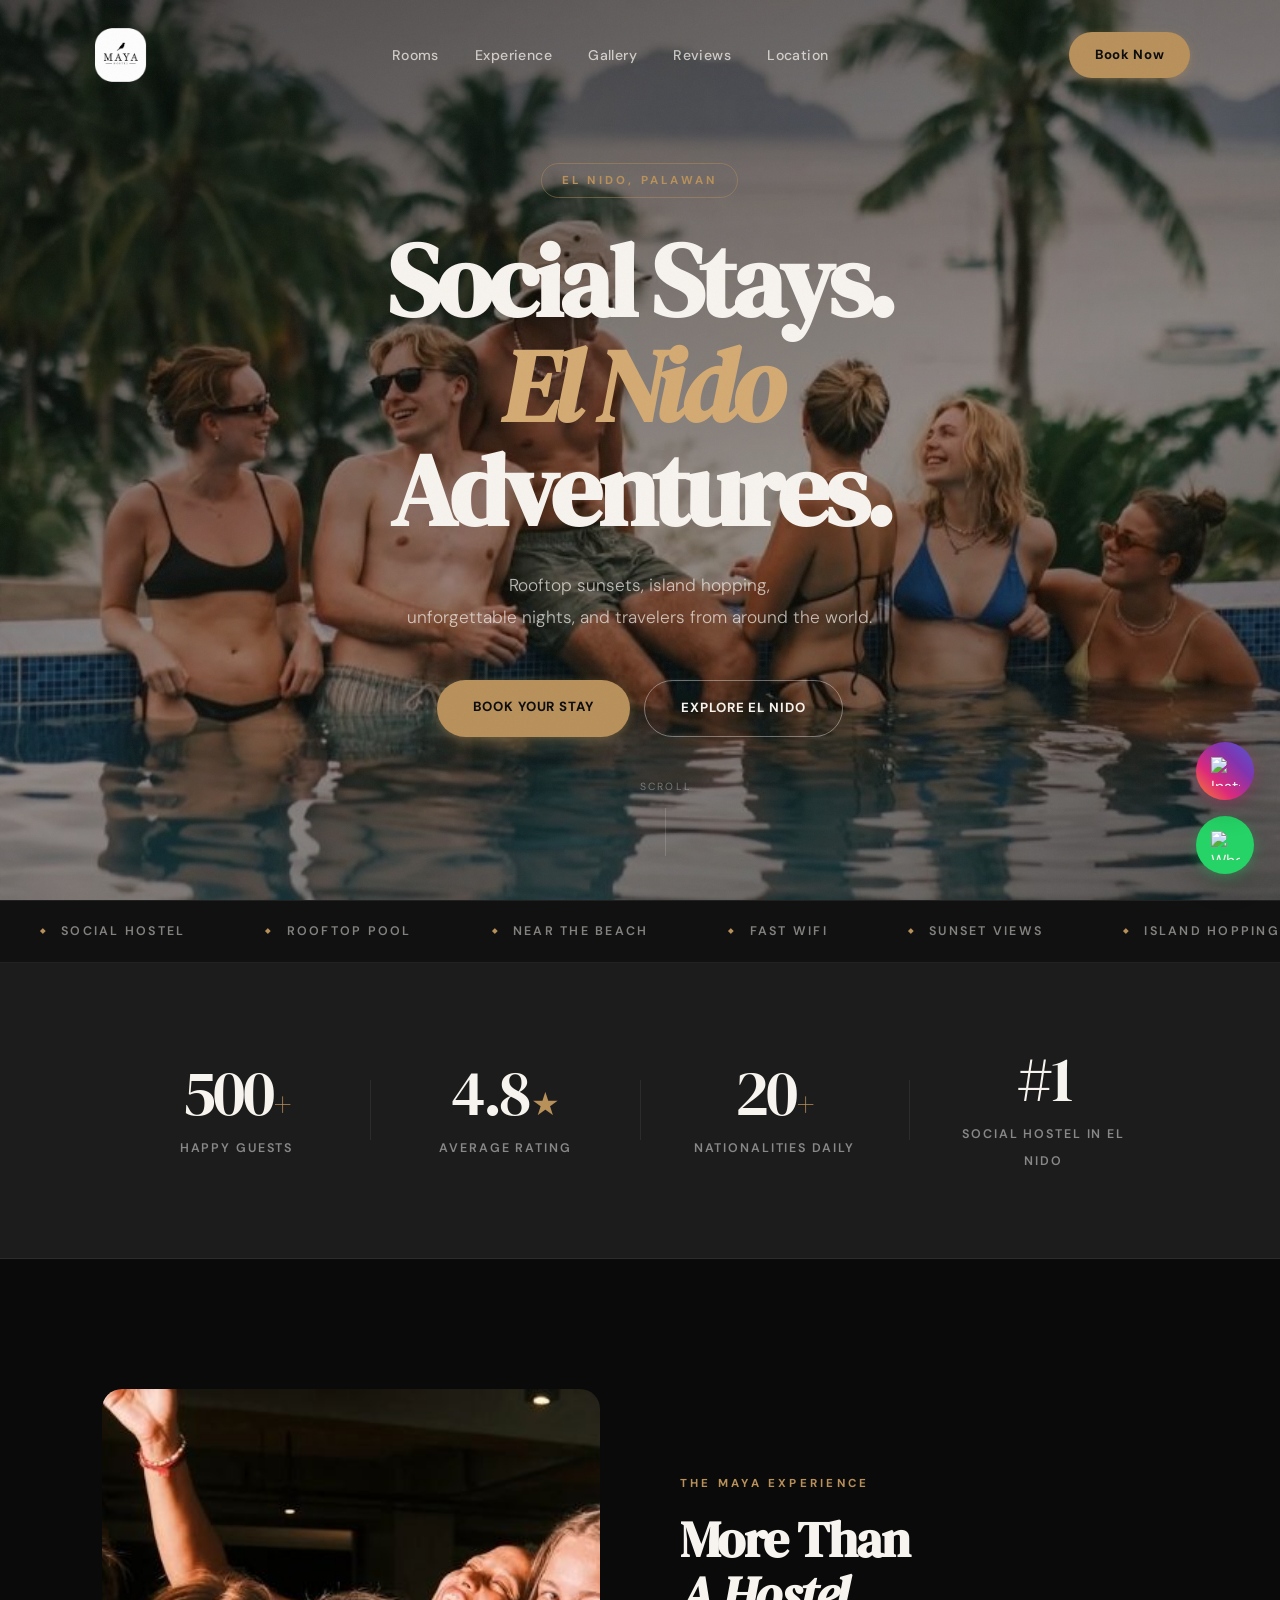
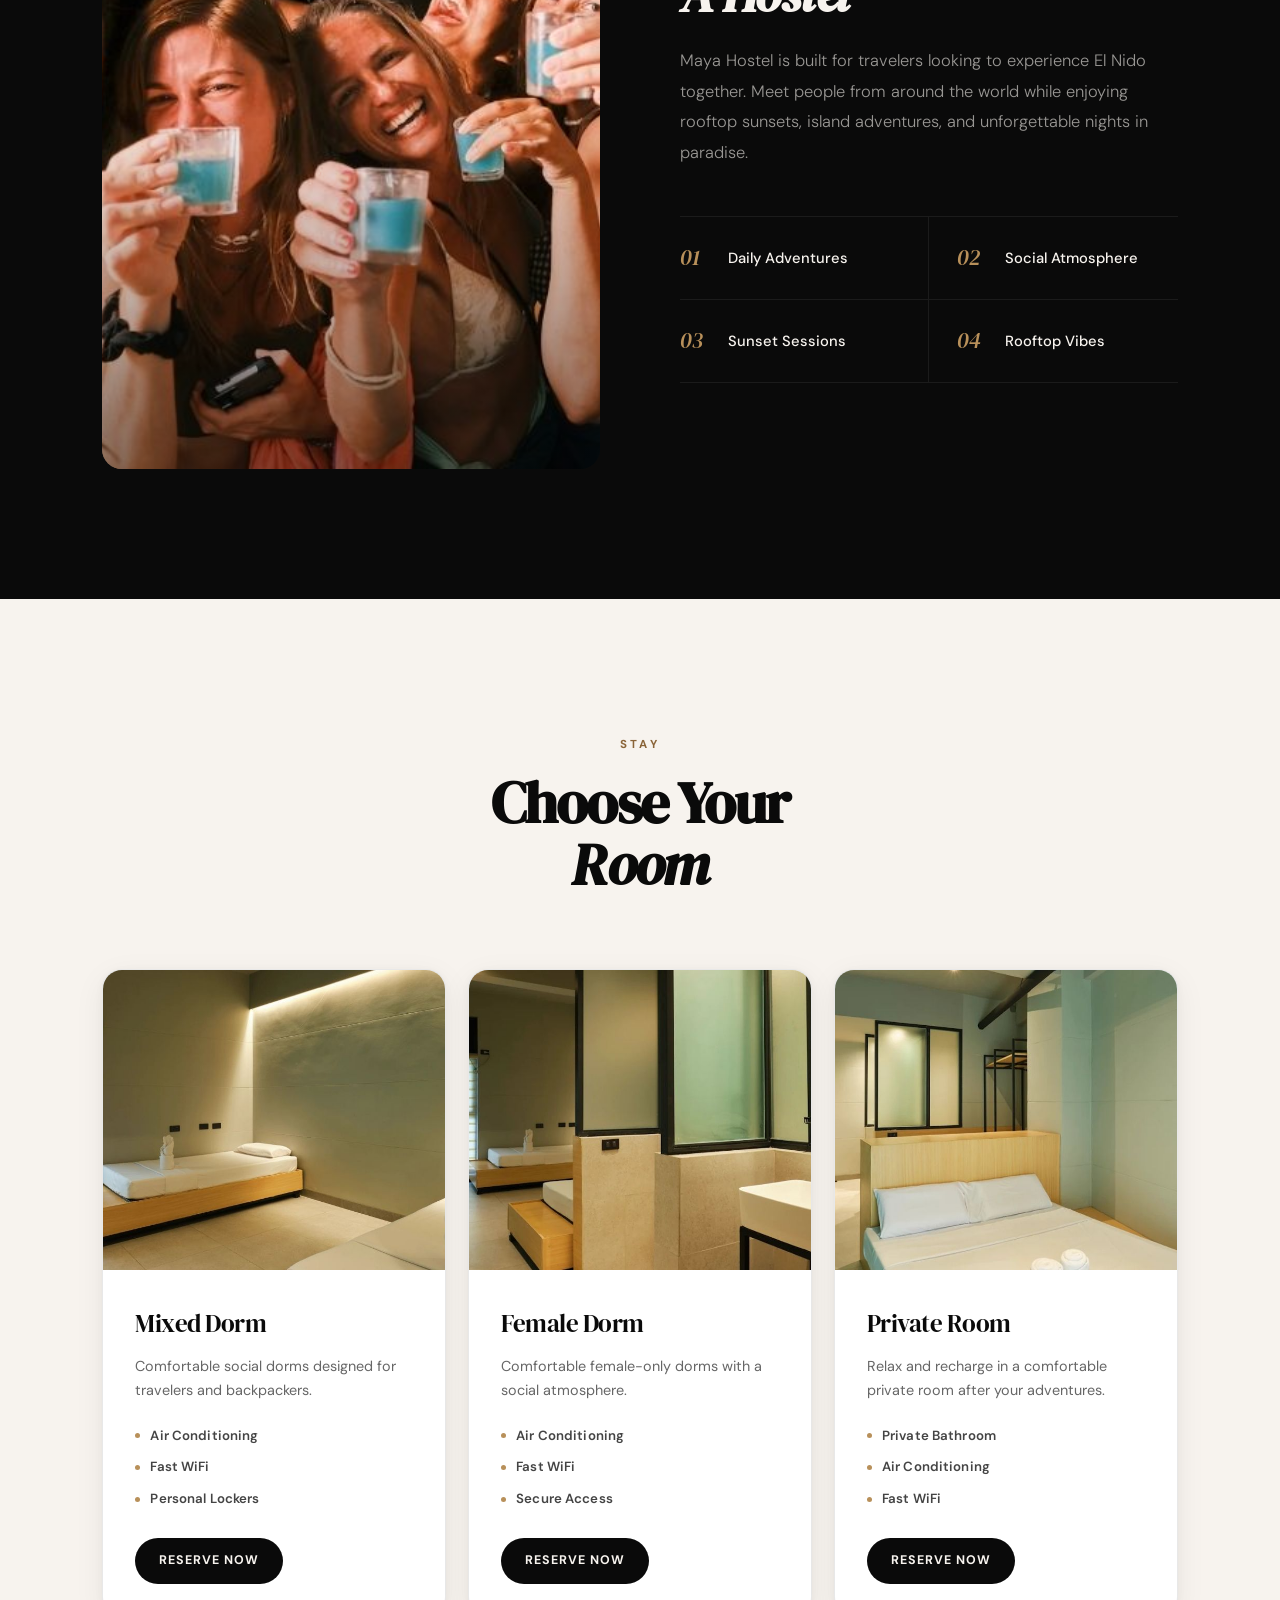
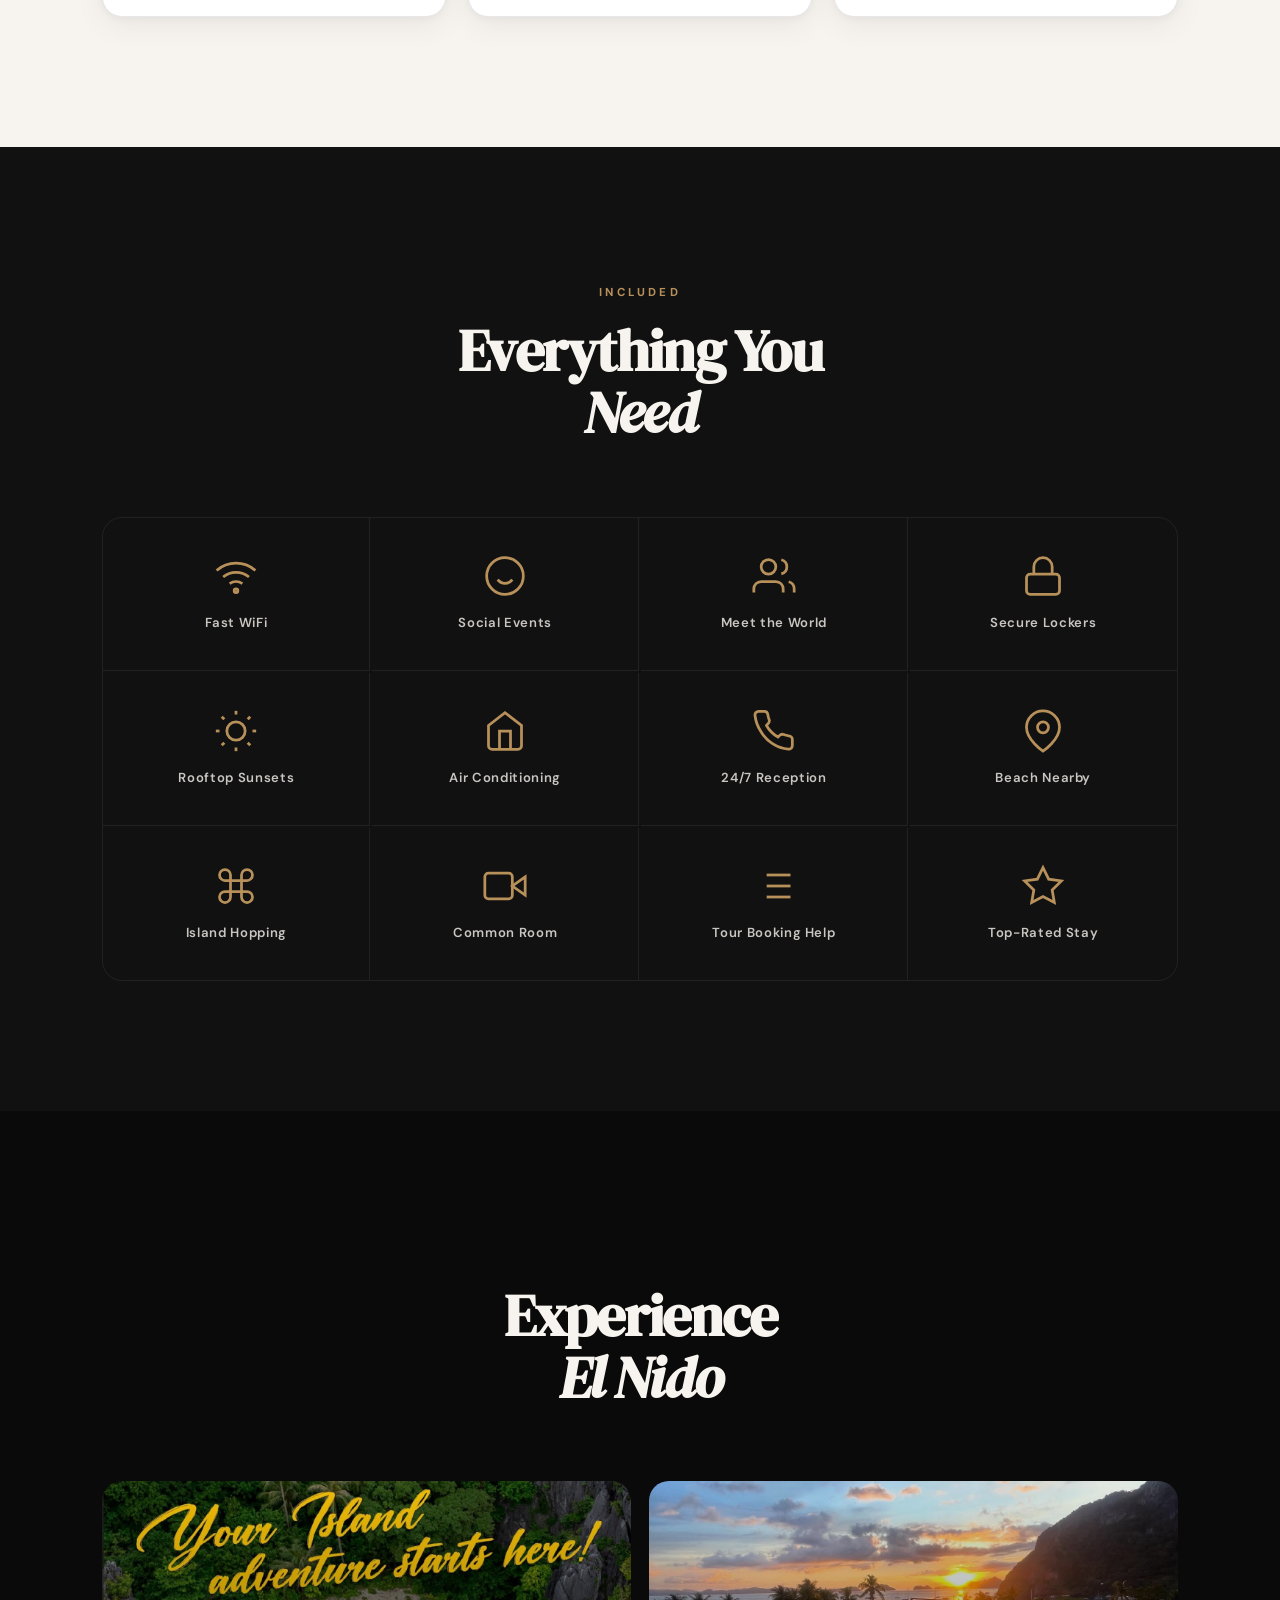
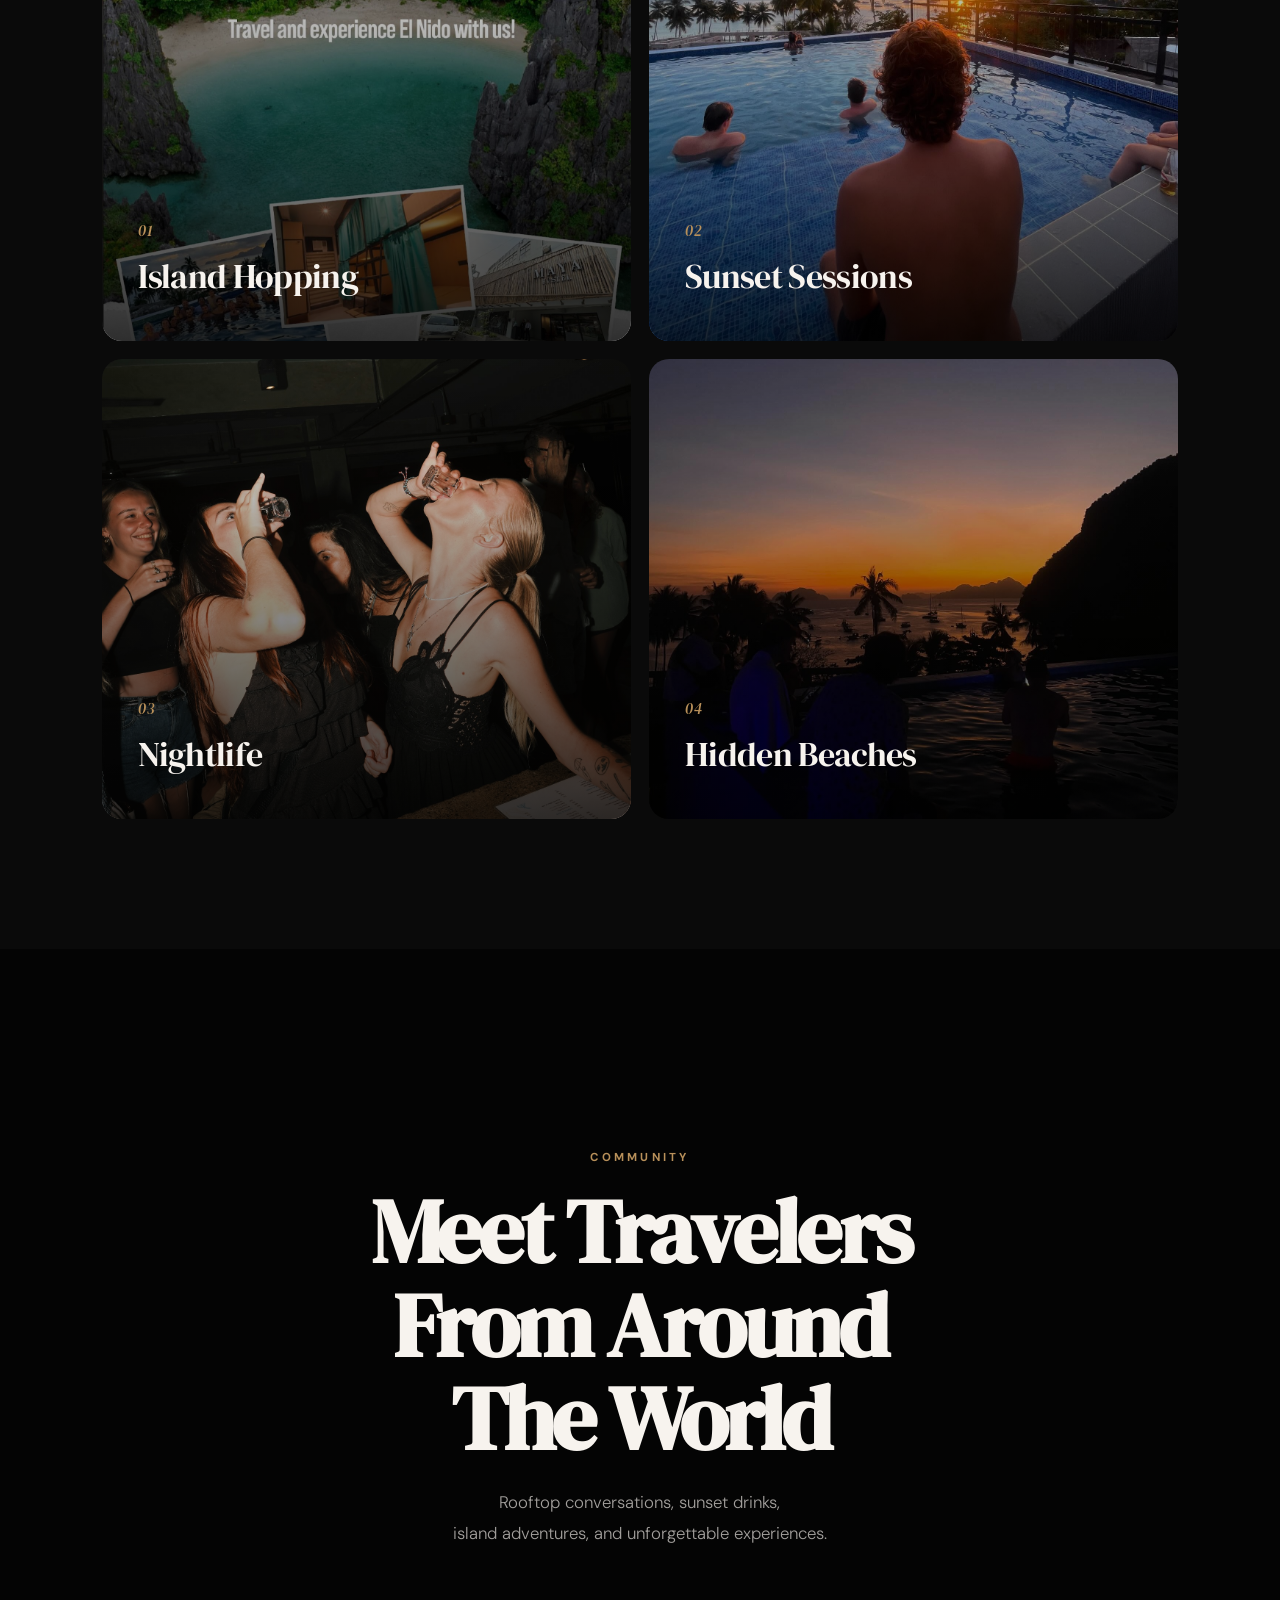
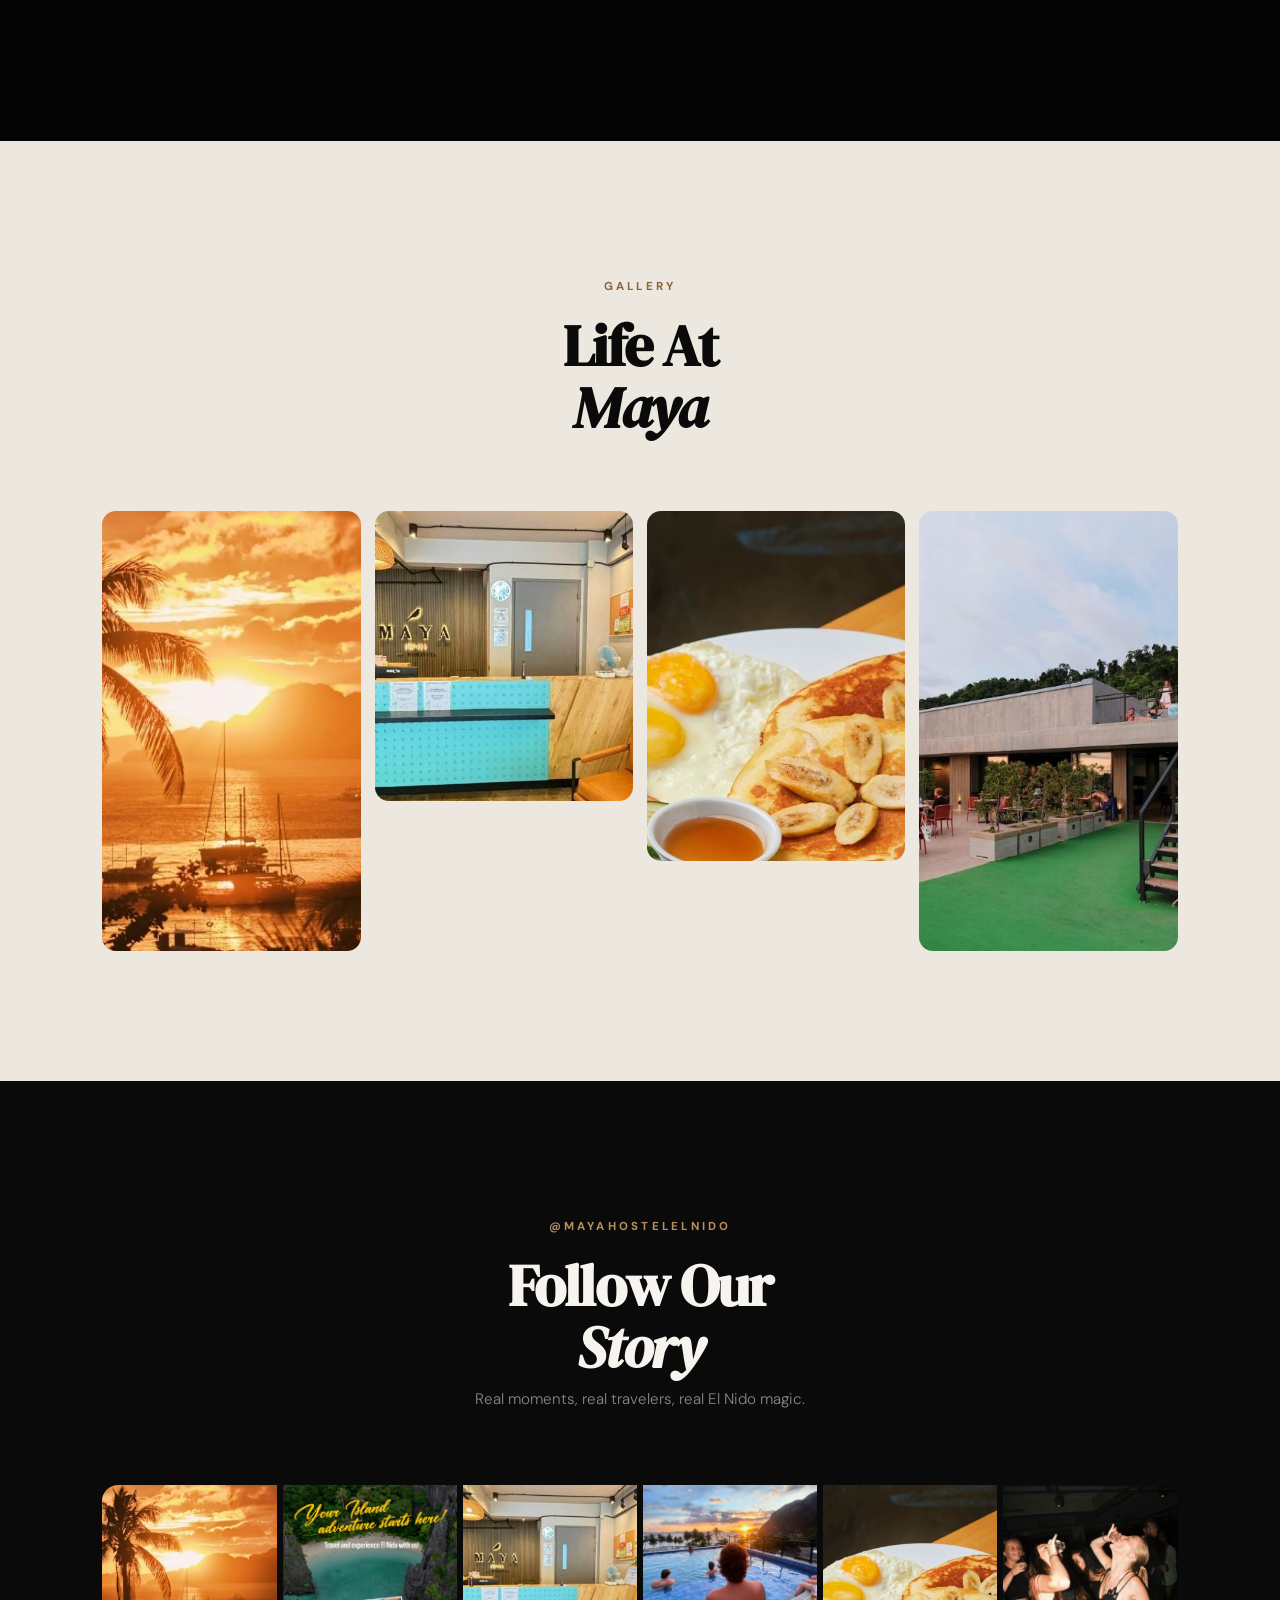
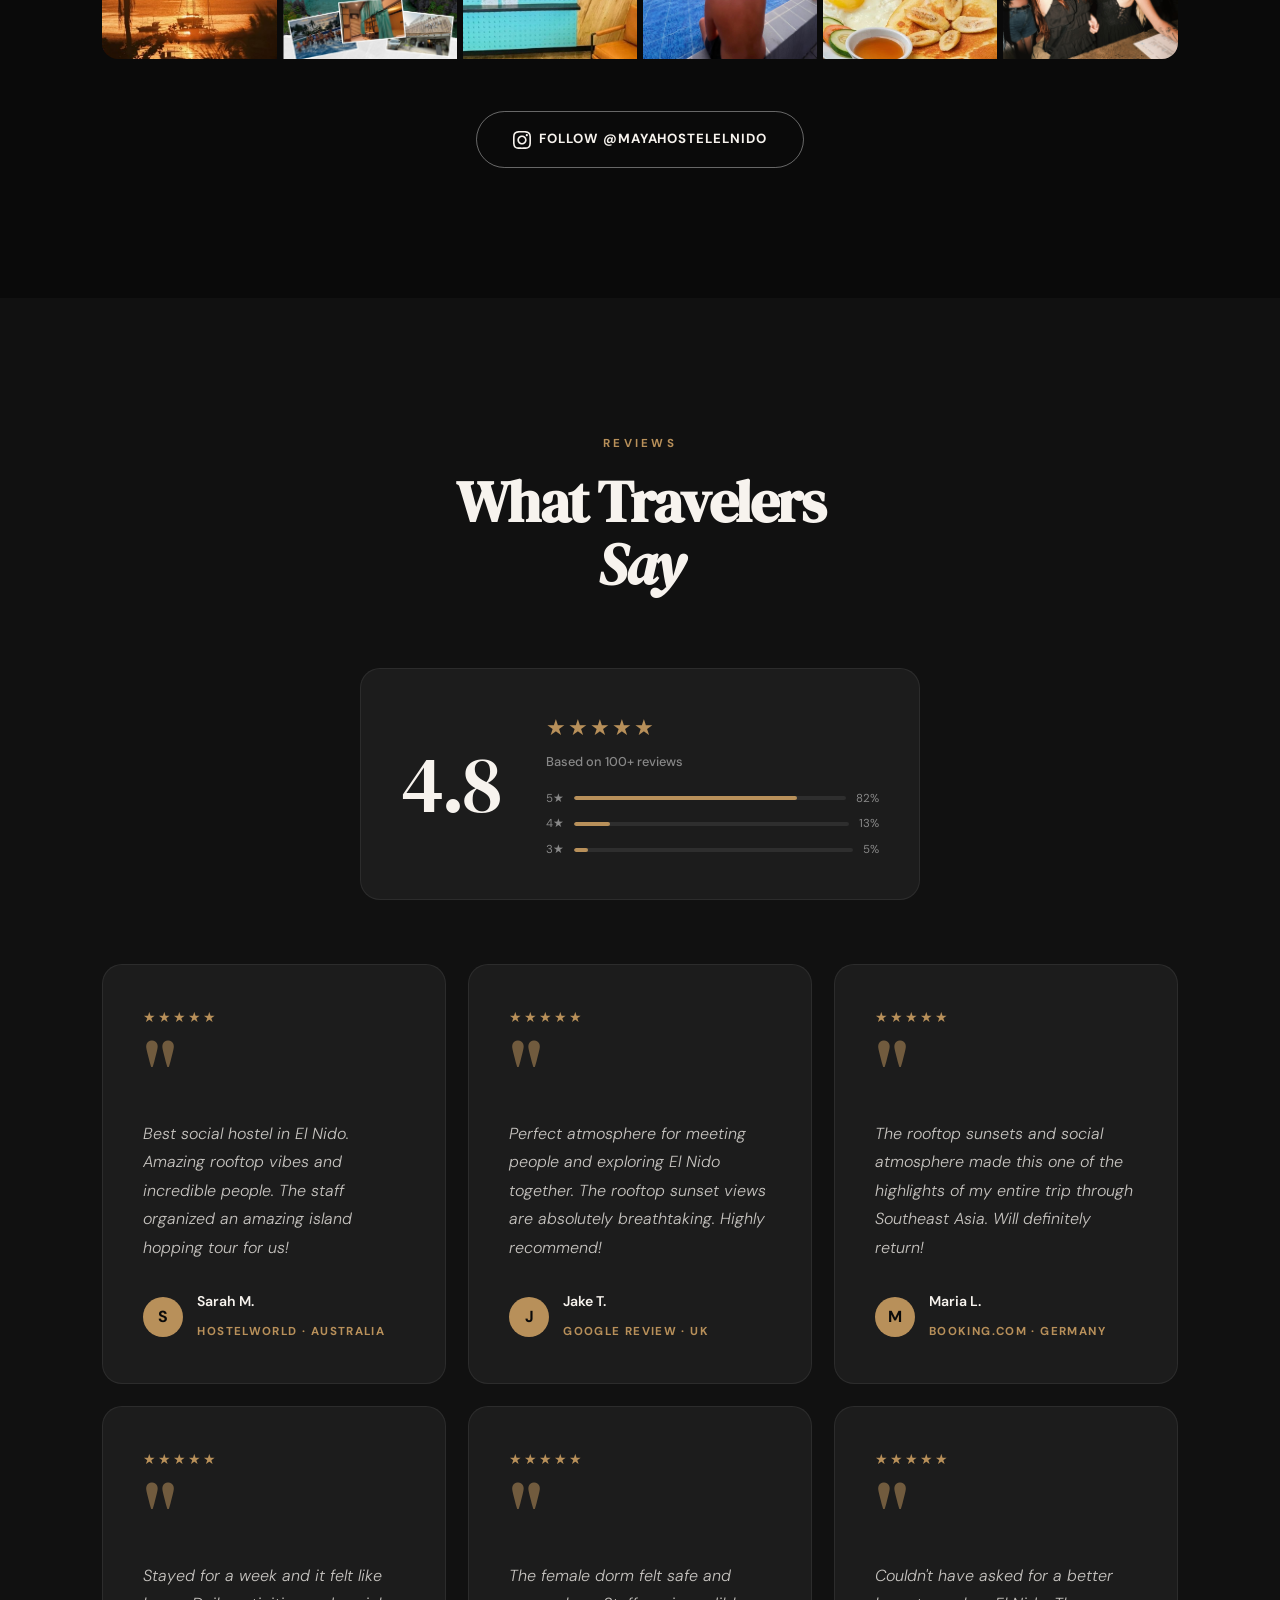
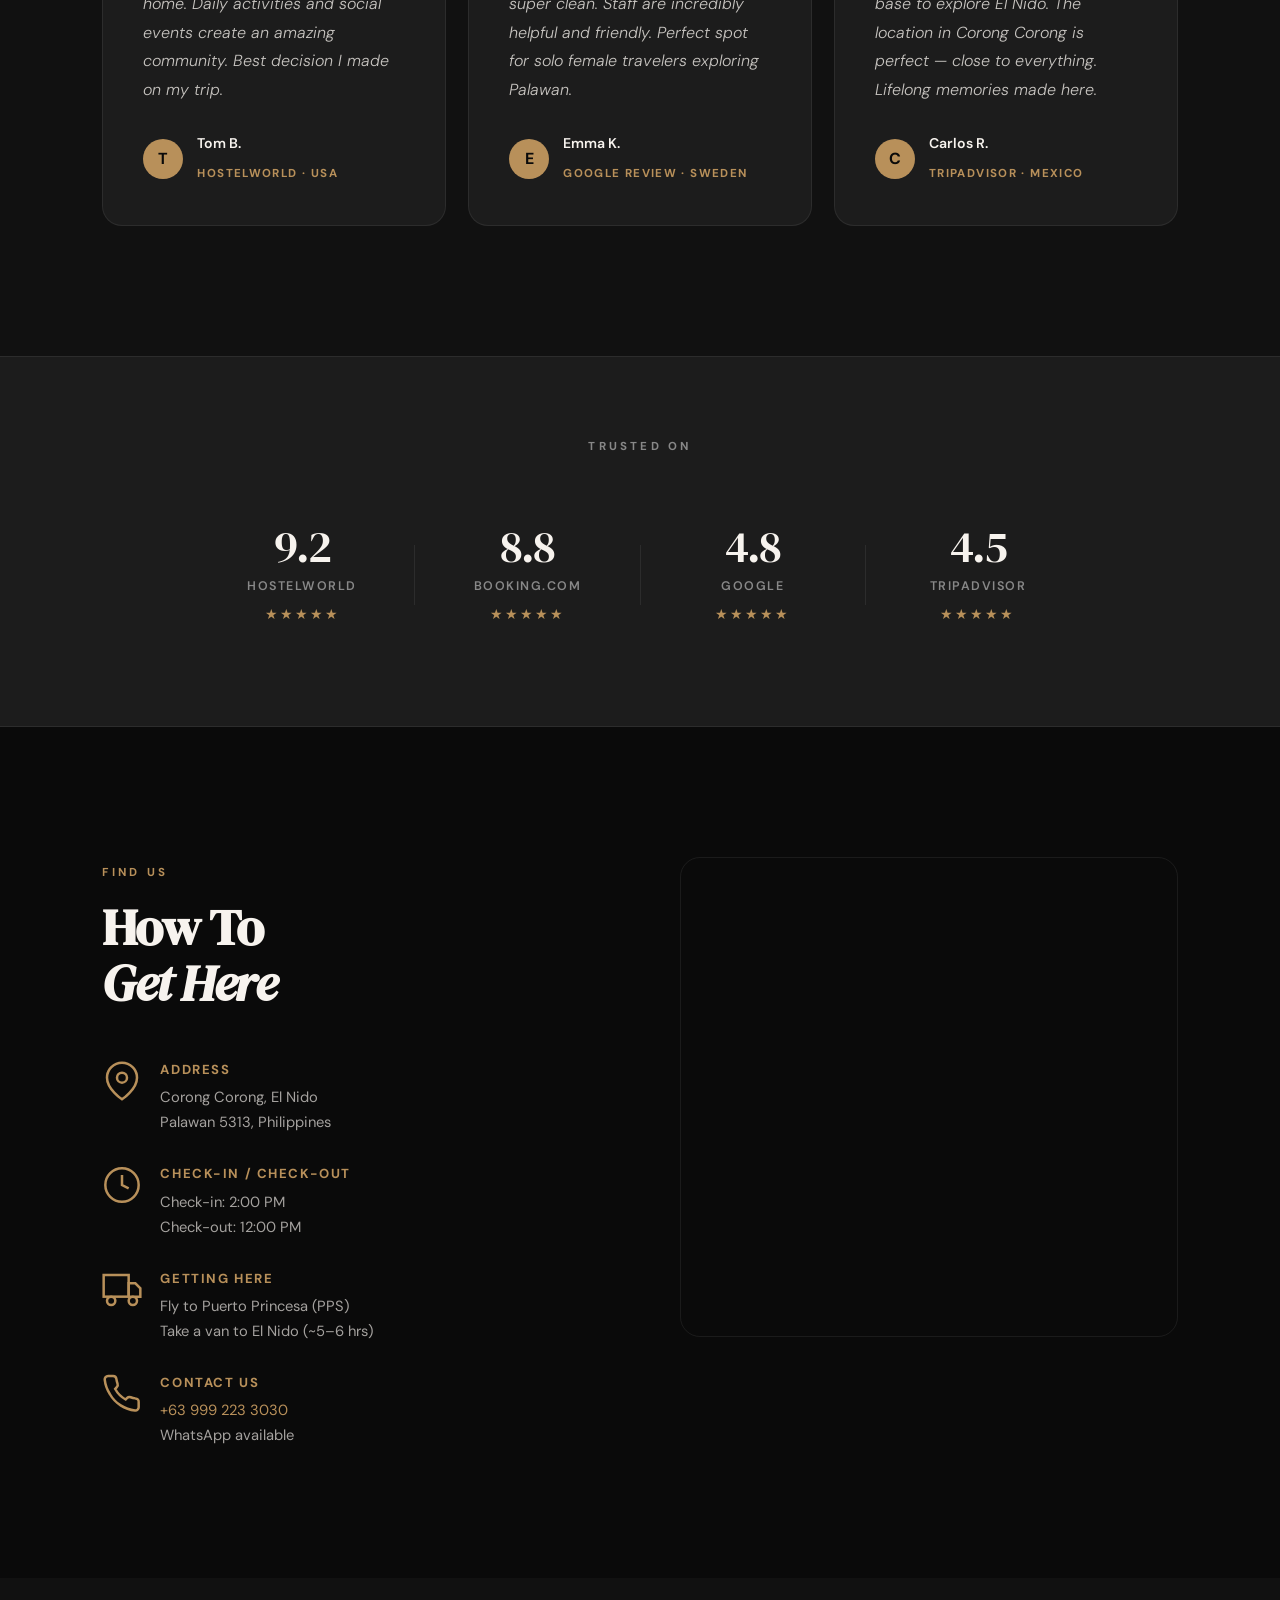
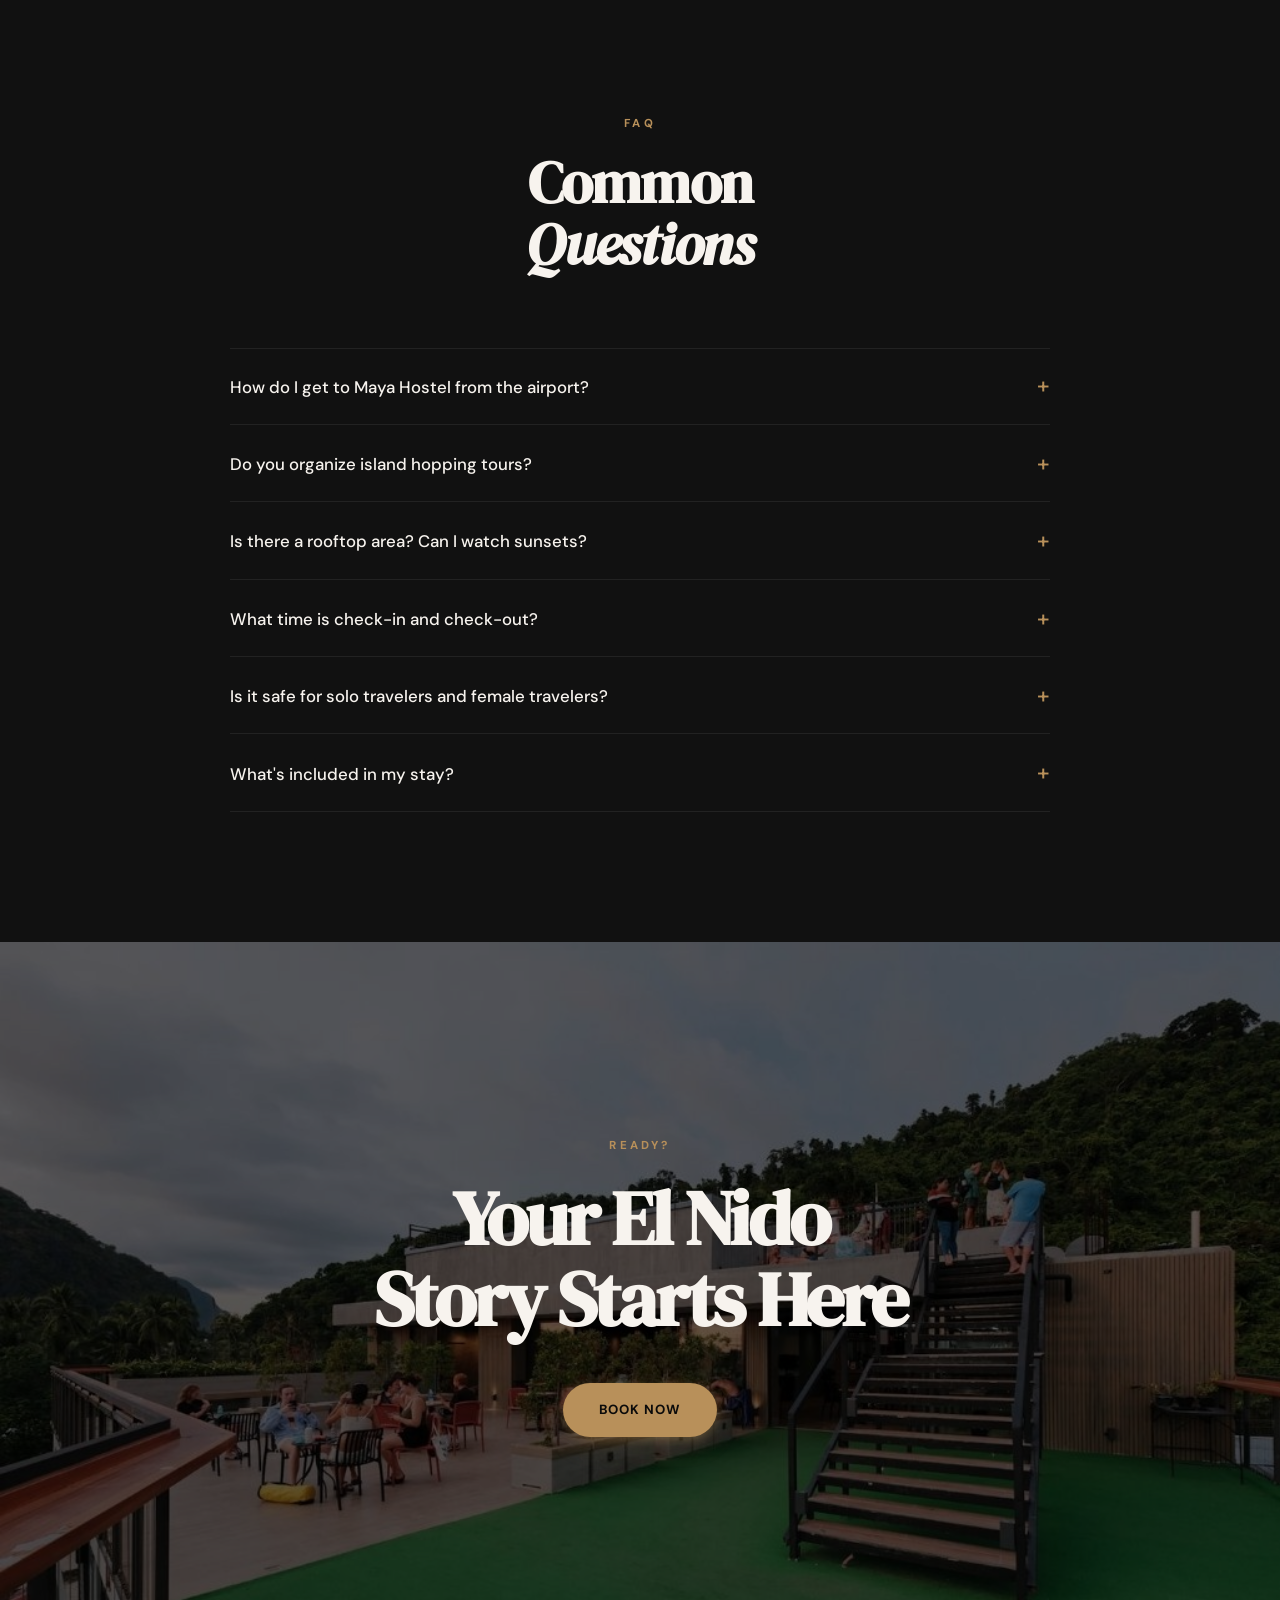
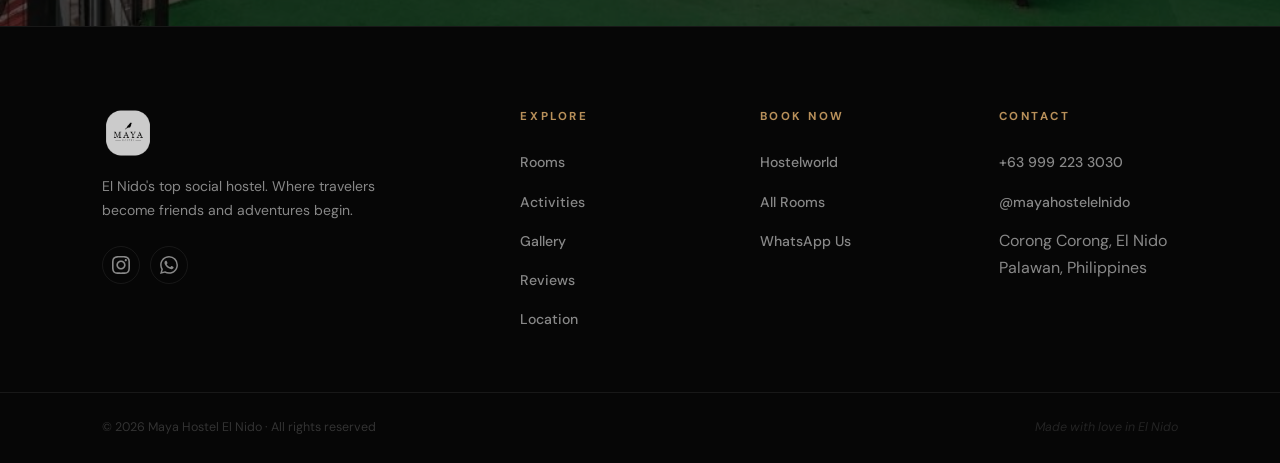
==== commit 18e6773d: "update" ====
--- a/index.html
+++ b/index.html
@@ -3,7 +3,8 @@
 <head>
   <meta charset="UTF-8"/>
   <meta name="viewport" content="width=device-width, initial-scale=1.0"/>
-  <title>Maya Hostel El Nido</title>
+  <title>Maya Hostel El Nido — Social Stays in Palawan</title>
+  <meta name="description" content="Maya Hostel El Nido — El Nido's top social hostel. Rooftop pool, island hopping, sunset views, and travelers from around the world. Book now on Hostelworld."/>
   <link rel="stylesheet" href="style.css"/>
   <link rel="preconnect" href="https://fonts.googleapis.com">
   <link rel="preconnect" href="https://fonts.gstatic.com" crossorigin>
@@ -14,6 +15,19 @@
 <!-- Grain texture overlay -->
 <div class="grain"></div>
 
+<!-- ── MOBILE NAV OVERLAY ── -->
+<div class="mobile-nav-overlay" id="mobileNav">
+  <button class="mobile-nav-close" id="mobileNavClose" aria-label="Close menu">&#x2715;</button>
+  <ul class="mobile-nav-links">
+    <li><a href="#rooms">Rooms</a></li>
+    <li><a href="#experience">Experience</a></li>
+    <li><a href="#gallery">Gallery</a></li>
+    <li><a href="#reviews">Reviews</a></li>
+    <li><a href="#location">Location</a></li>
+  </ul>
+  <a href="booking.html" class="btn-primary mobile-nav-book">Book Now</a>
+</div>
+
 <!-- ── NAVBAR ── -->
 <header class="navbar">
   <div class="logo">
@@ -26,10 +40,16 @@
       <li><a href="#experience">Experience</a></li>
       <li><a href="#gallery">Gallery</a></li>
       <li><a href="#reviews">Reviews</a></li>
+      <li><a href="#location">Location</a></li>
     </ul>
   </nav>
 
-  <a href="booking.html" class="nav-btn">Book Now</a>
+  <div class="navbar-right">
+    <a href="booking.html" class="nav-btn">Book Now</a>
+    <button class="hamburger" id="hamburger" aria-label="Open menu">
+      <span></span><span></span><span></span>
+    </button>
+  </div>
 </header>
 
 <!-- ── HERO ── -->
@@ -72,7 +92,7 @@
     <span class="ticker-item"><span class="ticker-dot">◆</span> Sunset Views</span>
     <span class="ticker-item"><span class="ticker-dot">◆</span> Island Hopping</span>
     <span class="ticker-item"><span class="ticker-dot">◆</span> El Nido, Palawan</span>
-    <!-- Duplicate for seamless loop -->
+    <span class="ticker-item"><span class="ticker-dot">◆</span> Hostelworld Top Rated</span>
     <span class="ticker-item"><span class="ticker-dot">◆</span> Social Hostel</span>
     <span class="ticker-item"><span class="ticker-dot">◆</span> Rooftop Pool</span>
     <span class="ticker-item"><span class="ticker-dot">◆</span> Near The Beach</span>
@@ -80,8 +100,42 @@
     <span class="ticker-item"><span class="ticker-dot">◆</span> Sunset Views</span>
     <span class="ticker-item"><span class="ticker-dot">◆</span> Island Hopping</span>
     <span class="ticker-item"><span class="ticker-dot">◆</span> El Nido, Palawan</span>
+    <span class="ticker-item"><span class="ticker-dot">◆</span> Hostelworld Top Rated</span>
   </div>
 </div>
+
+<!-- ── STATS BAR ── -->
+<section class="stats-bar">
+  <div class="stats-inner">
+    <div class="stat-item animate">
+      <div class="stat-top">
+        <span class="stat-num" data-target="500">0</span><span class="stat-suffix">+</span>
+      </div>
+      <span class="stat-label">Happy Guests</span>
+    </div>
+    <div class="stat-divider"></div>
+    <div class="stat-item animate animate-delay-1">
+      <div class="stat-top">
+        <span class="stat-num stat-fixed">4.8</span><span class="stat-suffix">★</span>
+      </div>
+      <span class="stat-label">Average Rating</span>
+    </div>
+    <div class="stat-divider"></div>
+    <div class="stat-item animate animate-delay-2">
+      <div class="stat-top">
+        <span class="stat-num" data-target="20">0</span><span class="stat-suffix">+</span>
+      </div>
+      <span class="stat-label">Nationalities Daily</span>
+    </div>
+    <div class="stat-divider"></div>
+    <div class="stat-item animate animate-delay-3">
+      <div class="stat-top">
+        <span class="stat-num stat-fixed">#1</span>
+      </div>
+      <span class="stat-label">Social Hostel in El Nido</span>
+    </div>
+  </div>
+</section>
 
 <!-- ── EXPERIENCE ── -->
 <section class="experience-section" id="about">
@@ -145,6 +199,7 @@
           <li>Fast WiFi</li>
           <li>Personal Lockers</li>
         </ul>
+        <a href="booking.html" class="room-book-btn">Reserve Now</a>
       </div>
     </div>
 
@@ -161,6 +216,7 @@
           <li>Fast WiFi</li>
           <li>Secure Access</li>
         </ul>
+        <a href="booking.html" class="room-book-btn">Reserve Now</a>
       </div>
     </div>
 
@@ -177,7 +233,91 @@
           <li>Air Conditioning</li>
           <li>Fast WiFi</li>
         </ul>
-      </div>
+        <a href="booking.html" class="room-book-btn">Reserve Now</a>
+      </div>
+    </div>
+  </div>
+</section>
+
+<!-- ── AMENITIES ── -->
+<section class="amenities-section">
+  <div class="section-header">
+    <span class="section-tag animate">Included</span>
+    <h2 class="animate animate-delay-1">Everything You<br/><em>Need</em></h2>
+  </div>
+
+  <div class="amenities-grid">
+    <div class="amenity-item animate">
+      <div class="amenity-icon">
+        <svg viewBox="0 0 24 24" fill="none" stroke="currentColor" stroke-width="1.5"><path d="M5 12.55a11 11 0 0 1 14.08 0"/><path d="M1.42 9a16 16 0 0 1 21.16 0"/><path d="M8.53 16.11a6 6 0 0 1 6.95 0"/><circle cx="12" cy="20" r="1"/></svg>
+      </div>
+      <span>Fast WiFi</span>
+    </div>
+    <div class="amenity-item animate animate-delay-1">
+      <div class="amenity-icon">
+        <svg viewBox="0 0 24 24" fill="none" stroke="currentColor" stroke-width="1.5"><path d="M12 2a10 10 0 1 0 0 20 10 10 0 0 0 0-20z"/><path d="M8 14s1.5 2 4 2 4-2 4-2"/><line x1="9" y1="9" x2="9.01" y2="9"/><line x1="15" y1="9" x2="15.01" y2="9"/></svg>
+      </div>
+      <span>Social Events</span>
+    </div>
+    <div class="amenity-item animate animate-delay-2">
+      <div class="amenity-icon">
+        <svg viewBox="0 0 24 24" fill="none" stroke="currentColor" stroke-width="1.5"><path d="M17 21v-2a4 4 0 0 0-4-4H5a4 4 0 0 0-4 4v2"/><circle cx="9" cy="7" r="4"/><path d="M23 21v-2a4 4 0 0 0-3-3.87"/><path d="M16 3.13a4 4 0 0 1 0 7.75"/></svg>
+      </div>
+      <span>Meet the World</span>
+    </div>
+    <div class="amenity-item animate animate-delay-3">
+      <div class="amenity-icon">
+        <svg viewBox="0 0 24 24" fill="none" stroke="currentColor" stroke-width="1.5"><rect x="3" y="11" width="18" height="11" rx="2" ry="2"/><path d="M7 11V7a5 5 0 0 1 10 0v4"/></svg>
+      </div>
+      <span>Secure Lockers</span>
+    </div>
+    <div class="amenity-item animate">
+      <div class="amenity-icon">
+        <svg viewBox="0 0 24 24" fill="none" stroke="currentColor" stroke-width="1.5"><circle cx="12" cy="12" r="5"/><line x1="12" y1="1" x2="12" y2="3"/><line x1="12" y1="21" x2="12" y2="23"/><line x1="4.22" y1="4.22" x2="5.64" y2="5.64"/><line x1="18.36" y1="18.36" x2="19.78" y2="19.78"/><line x1="1" y1="12" x2="3" y2="12"/><line x1="21" y1="12" x2="23" y2="12"/><line x1="4.22" y1="19.78" x2="5.64" y2="18.36"/><line x1="18.36" y1="5.64" x2="19.78" y2="4.22"/></svg>
+      </div>
+      <span>Rooftop Sunsets</span>
+    </div>
+    <div class="amenity-item animate animate-delay-1">
+      <div class="amenity-icon">
+        <svg viewBox="0 0 24 24" fill="none" stroke="currentColor" stroke-width="1.5"><path d="M3 9l9-7 9 7v11a2 2 0 0 1-2 2H5a2 2 0 0 1-2-2z"/><polyline points="9 22 9 12 15 12 15 22"/></svg>
+      </div>
+      <span>Air Conditioning</span>
+    </div>
+    <div class="amenity-item animate animate-delay-2">
+      <div class="amenity-icon">
+        <svg viewBox="0 0 24 24" fill="none" stroke="currentColor" stroke-width="1.5"><path d="M22 16.92v3a2 2 0 0 1-2.18 2 19.79 19.79 0 0 1-8.63-3.07A19.5 19.5 0 0 1 4.69 12 19.79 19.79 0 0 1 1.63 3.41a2 2 0 0 1 1.99-2.18h3a2 2 0 0 1 2 1.72c.127.96.361 1.903.7 2.81a2 2 0 0 1-.45 2.11L7.91 9a16 16 0 0 0 6.29 6.29l.91-.91a2 2 0 0 1 2.11-.45c.907.339 1.85.573 2.81.7A2 2 0 0 1 22 16.92z"/></svg>
+      </div>
+      <span>24/7 Reception</span>
+    </div>
+    <div class="amenity-item animate animate-delay-3">
+      <div class="amenity-icon">
+        <svg viewBox="0 0 24 24" fill="none" stroke="currentColor" stroke-width="1.5"><path d="M21 10c0 7-9 13-9 13s-9-6-9-13a9 9 0 0 1 18 0z"/><circle cx="12" cy="10" r="3"/></svg>
+      </div>
+      <span>Beach Nearby</span>
+    </div>
+    <div class="amenity-item animate">
+      <div class="amenity-icon">
+        <svg viewBox="0 0 24 24" fill="none" stroke="currentColor" stroke-width="1.5"><path d="M18 3a3 3 0 0 0-3 3v12a3 3 0 0 0 3 3 3 3 0 0 0 3-3 3 3 0 0 0-3-3H6a3 3 0 0 0-3 3 3 3 0 0 0 3 3 3 3 0 0 0 3-3V6a3 3 0 0 0-3-3 3 3 0 0 0-3 3 3 3 0 0 0 3 3h12a3 3 0 0 0 3-3 3 3 0 0 0-3-3z"/></svg>
+      </div>
+      <span>Island Hopping</span>
+    </div>
+    <div class="amenity-item animate animate-delay-1">
+      <div class="amenity-icon">
+        <svg viewBox="0 0 24 24" fill="none" stroke="currentColor" stroke-width="1.5"><path d="M23 7l-7 5 7 5V7z"/><rect x="1" y="5" width="15" height="14" rx="2" ry="2"/></svg>
+      </div>
+      <span>Common Room</span>
+    </div>
+    <div class="amenity-item animate animate-delay-2">
+      <div class="amenity-icon">
+        <svg viewBox="0 0 24 24" fill="none" stroke="currentColor" stroke-width="1.5"><line x1="8" y1="6" x2="21" y2="6"/><line x1="8" y1="12" x2="21" y2="12"/><line x1="8" y1="18" x2="21" y2="18"/><line x1="3" y1="6" x2="3.01" y2="6"/><line x1="3" y1="12" x2="3.01" y2="12"/><line x1="3" y1="18" x2="3.01" y2="18"/></svg>
+      </div>
+      <span>Tour Booking Help</span>
+    </div>
+    <div class="amenity-item animate animate-delay-3">
+      <div class="amenity-icon">
+        <svg viewBox="0 0 24 24" fill="none" stroke="currentColor" stroke-width="1.5"><polygon points="12 2 15.09 8.26 22 9.27 17 14.14 18.18 21.02 12 17.77 5.82 21.02 7 14.14 2 9.27 8.91 8.26 12 2"/></svg>
+      </div>
+      <span>Top-Rated Stay</span>
     </div>
   </div>
 </section>
@@ -253,17 +393,60 @@
 
   <div class="gallery-grid">
     <div class="gallery-item animate">
-      <img src="assets/gallery1.jpg" alt="">
+      <img src="assets/gallery1.jpg" alt="Life at Maya Hostel">
     </div>
     <div class="gallery-item animate animate-delay-1">
-      <img src="assets/gallery2.jpg" alt="">
+      <img src="assets/gallery2.jpg" alt="El Nido adventures">
     </div>
     <div class="gallery-item animate animate-delay-2">
-      <img src="assets/gallery3.jpg" alt="">
+      <img src="assets/gallery3.jpg" alt="Social atmosphere">
     </div>
     <div class="gallery-item animate animate-delay-3">
-      <img src="assets/gallery4.jpg" alt="">
-    </div>
+      <img src="assets/gallery4.jpg" alt="Rooftop vibes">
+    </div>
+  </div>
+</section>
+
+<!-- ── INSTAGRAM ── -->
+<section class="instagram-section">
+  <div class="section-header">
+    <span class="section-tag animate">@mayahostelelnido</span>
+    <h2 class="animate animate-delay-1">Follow Our<br/><em>Story</em></h2>
+    <p class="ig-subtext animate animate-delay-2">Real moments, real travelers, real El Nido magic.</p>
+  </div>
+
+  <div class="ig-grid">
+    <a href="https://www.instagram.com/mayahostelelnido/" target="_blank" class="ig-item animate">
+      <img src="assets/gallery1.jpg" alt="Maya Hostel Instagram">
+      <div class="ig-hover"><svg viewBox="0 0 24 24" fill="white" width="28" height="28"><path d="M12 2.163c3.204 0 3.584.012 4.85.07 3.252.148 4.771 1.691 4.919 4.919.058 1.265.069 1.645.069 4.849 0 3.205-.012 3.584-.069 4.849-.149 3.225-1.664 4.771-4.919 4.919-1.266.058-1.644.07-4.85.07-3.204 0-3.584-.012-4.849-.07-3.26-.149-4.771-1.699-4.919-4.92-.058-1.265-.07-1.644-.07-4.849 0-3.204.013-3.583.07-4.849.149-3.227 1.664-4.771 4.919-4.919 1.266-.057 1.645-.069 4.849-.069zm0-2.163c-3.259 0-3.667.014-4.947.072-4.358.2-6.78 2.618-6.98 6.98-.059 1.281-.073 1.689-.073 4.948 0 3.259.014 3.668.072 4.948.2 4.358 2.618 6.78 6.98 6.98 1.281.058 1.689.072 4.948.072 3.259 0 3.668-.014 4.948-.072 4.354-.2 6.782-2.618 6.979-6.98.059-1.28.073-1.689.073-4.948 0-3.259-.014-3.667-.072-4.947-.196-4.354-2.617-6.78-6.979-6.98-1.281-.059-1.69-.073-4.949-.073zm0 5.838c-3.403 0-6.162 2.759-6.162 6.162s2.759 6.163 6.162 6.163 6.162-2.759 6.162-6.163c0-3.403-2.759-6.162-6.162-6.162zm0 10.162c-2.209 0-4-1.79-4-4 0-2.209 1.791-4 4-4s4 1.791 4 4c0 2.21-1.791 4-4 4zm6.406-11.845c-.796 0-1.441.645-1.441 1.44s.645 1.44 1.441 1.44c.795 0 1.439-.645 1.439-1.44s-.644-1.44-1.439-1.44z"/></svg></div>
+    </a>
+    <a href="https://www.instagram.com/mayahostelelnido/" target="_blank" class="ig-item animate animate-delay-1">
+      <img src="assets/activity1.jpg" alt="Island hopping El Nido">
+      <div class="ig-hover"><svg viewBox="0 0 24 24" fill="white" width="28" height="28"><path d="M12 2.163c3.204 0 3.584.012 4.85.07 3.252.148 4.771 1.691 4.919 4.919.058 1.265.069 1.645.069 4.849 0 3.205-.012 3.584-.069 4.849-.149 3.225-1.664 4.771-4.919 4.919-1.266.058-1.644.07-4.85.07-3.204 0-3.584-.012-4.849-.07-3.26-.149-4.771-1.699-4.919-4.92-.058-1.265-.07-1.644-.07-4.849 0-3.204.013-3.583.07-4.849.149-3.227 1.664-4.771 4.919-4.919 1.266-.057 1.645-.069 4.849-.069zm0-2.163c-3.259 0-3.667.014-4.947.072-4.358.2-6.78 2.618-6.98 6.98-.059 1.281-.073 1.689-.073 4.948 0 3.259.014 3.668.072 4.948.2 4.358 2.618 6.78 6.98 6.98 1.281.058 1.689.072 4.948.072 3.259 0 3.668-.014 4.948-.072 4.354-.2 6.782-2.618 6.979-6.98.059-1.28.073-1.689.073-4.948 0-3.259-.014-3.667-.072-4.947-.196-4.354-2.617-6.78-6.979-6.98-1.281-.059-1.69-.073-4.949-.073zm0 5.838c-3.403 0-6.162 2.759-6.162 6.162s2.759 6.163 6.162 6.163 6.162-2.759 6.162-6.163c0-3.403-2.759-6.162-6.162-6.162zm0 10.162c-2.209 0-4-1.79-4-4 0-2.209 1.791-4 4-4s4 1.791 4 4c0 2.21-1.791 4-4 4zm6.406-11.845c-.796 0-1.441.645-1.441 1.44s.645 1.44 1.441 1.44c.795 0 1.439-.645 1.439-1.44s-.644-1.44-1.439-1.44z"/></svg></div>
+    </a>
+    <a href="https://www.instagram.com/mayahostelelnido/" target="_blank" class="ig-item animate animate-delay-2">
+      <img src="assets/gallery2.jpg" alt="Rooftop sunsets">
+      <div class="ig-hover"><svg viewBox="0 0 24 24" fill="white" width="28" height="28"><path d="M12 2.163c3.204 0 3.584.012 4.85.07 3.252.148 4.771 1.691 4.919 4.919.058 1.265.069 1.645.069 4.849 0 3.205-.012 3.584-.069 4.849-.149 3.225-1.664 4.771-4.919 4.919-1.266.058-1.644.07-4.85.07-3.204 0-3.584-.012-4.849-.07-3.26-.149-4.771-1.699-4.919-4.92-.058-1.265-.07-1.644-.07-4.849 0-3.204.013-3.583.07-4.849.149-3.227 1.664-4.771 4.919-4.919 1.266-.057 1.645-.069 4.849-.069zm0-2.163c-3.259 0-3.667.014-4.947.072-4.358.2-6.78 2.618-6.98 6.98-.059 1.281-.073 1.689-.073 4.948 0 3.259.014 3.668.072 4.948.2 4.358 2.618 6.78 6.98 6.98 1.281.058 1.689.072 4.948.072 3.259 0 3.668-.014 4.948-.072 4.354-.2 6.782-2.618 6.979-6.98.059-1.28.073-1.689.073-4.948 0-3.259-.014-3.667-.072-4.947-.196-4.354-2.617-6.78-6.979-6.98-1.281-.059-1.69-.073-4.949-.073zm0 5.838c-3.403 0-6.162 2.759-6.162 6.162s2.759 6.163 6.162 6.163 6.162-2.759 6.162-6.163c0-3.403-2.759-6.162-6.162-6.162zm0 10.162c-2.209 0-4-1.79-4-4 0-2.209 1.791-4 4-4s4 1.791 4 4c0 2.21-1.791 4-4 4zm6.406-11.845c-.796 0-1.441.645-1.441 1.44s.645 1.44 1.441 1.44c.795 0 1.439-.645 1.439-1.44s-.644-1.44-1.439-1.44z"/></svg></div>
+    </a>
+    <a href="https://www.instagram.com/mayahostelelnido/" target="_blank" class="ig-item animate animate-delay-3">
+      <img src="assets/activity2.jpg" alt="Sunset sessions">
+      <div class="ig-hover"><svg viewBox="0 0 24 24" fill="white" width="28" height="28"><path d="M12 2.163c3.204 0 3.584.012 4.85.07 3.252.148 4.771 1.691 4.919 4.919.058 1.265.069 1.645.069 4.849 0 3.205-.012 3.584-.069 4.849-.149 3.225-1.664 4.771-4.919 4.919-1.266.058-1.644.07-4.85.07-3.204 0-3.584-.012-4.849-.07-3.26-.149-4.771-1.699-4.919-4.92-.058-1.265-.07-1.644-.07-4.849 0-3.204.013-3.583.07-4.849.149-3.227 1.664-4.771 4.919-4.919 1.266-.057 1.645-.069 4.849-.069zm0-2.163c-3.259 0-3.667.014-4.947.072-4.358.2-6.78 2.618-6.98 6.98-.059 1.281-.073 1.689-.073 4.948 0 3.259.014 3.668.072 4.948.2 4.358 2.618 6.78 6.98 6.98 1.281.058 1.689.072 4.948.072 3.259 0 3.668-.014 4.948-.072 4.354-.2 6.782-2.618 6.979-6.98.059-1.28.073-1.689.073-4.948 0-3.259-.014-3.667-.072-4.947-.196-4.354-2.617-6.78-6.979-6.98-1.281-.059-1.69-.073-4.949-.073zm0 5.838c-3.403 0-6.162 2.759-6.162 6.162s2.759 6.163 6.162 6.163 6.162-2.759 6.162-6.163c0-3.403-2.759-6.162-6.162-6.162zm0 10.162c-2.209 0-4-1.79-4-4 0-2.209 1.791-4 4-4s4 1.791 4 4c0 2.21-1.791 4-4 4zm6.406-11.845c-.796 0-1.441.645-1.441 1.44s.645 1.44 1.441 1.44c.795 0 1.439-.645 1.439-1.44s-.644-1.44-1.439-1.44z"/></svg></div>
+    </a>
+    <a href="https://www.instagram.com/mayahostelelnido/" target="_blank" class="ig-item animate">
+      <img src="assets/gallery3.jpg" alt="Travelers from around the world">
+      <div class="ig-hover"><svg viewBox="0 0 24 24" fill="white" width="28" height="28"><path d="M12 2.163c3.204 0 3.584.012 4.85.07 3.252.148 4.771 1.691 4.919 4.919.058 1.265.069 1.645.069 4.849 0 3.205-.012 3.584-.069 4.849-.149 3.225-1.664 4.771-4.919 4.919-1.266.058-1.644.07-4.85.07-3.204 0-3.584-.012-4.849-.07-3.26-.149-4.771-1.699-4.919-4.92-.058-1.265-.07-1.644-.07-4.849 0-3.204.013-3.583.07-4.849.149-3.227 1.664-4.771 4.919-4.919 1.266-.057 1.645-.069 4.849-.069zm0-2.163c-3.259 0-3.667.014-4.947.072-4.358.2-6.78 2.618-6.98 6.98-.059 1.281-.073 1.689-.073 4.948 0 3.259.014 3.668.072 4.948.2 4.358 2.618 6.78 6.98 6.98 1.281.058 1.689.072 4.948.072 3.259 0 3.668-.014 4.948-.072 4.354-.2 6.782-2.618 6.979-6.98.059-1.28.073-1.689.073-4.948 0-3.259-.014-3.667-.072-4.947-.196-4.354-2.617-6.78-6.979-6.98-1.281-.059-1.69-.073-4.949-.073zm0 5.838c-3.403 0-6.162 2.759-6.162 6.162s2.759 6.163 6.162 6.163 6.162-2.759 6.162-6.163c0-3.403-2.759-6.162-6.162-6.162zm0 10.162c-2.209 0-4-1.79-4-4 0-2.209 1.791-4 4-4s4 1.791 4 4c0 2.21-1.791 4-4 4zm6.406-11.845c-.796 0-1.441.645-1.441 1.44s.645 1.44 1.441 1.44c.795 0 1.439-.645 1.439-1.44s-.644-1.44-1.439-1.44z"/></svg></div>
+    </a>
+    <a href="https://www.instagram.com/mayahostelelnido/" target="_blank" class="ig-item animate animate-delay-1">
+      <img src="assets/activity3.jpg" alt="El Nido nightlife">
+      <div class="ig-hover"><svg viewBox="0 0 24 24" fill="white" width="28" height="28"><path d="M12 2.163c3.204 0 3.584.012 4.85.07 3.252.148 4.771 1.691 4.919 4.919.058 1.265.069 1.645.069 4.849 0 3.205-.012 3.584-.069 4.849-.149 3.225-1.664 4.771-4.919 4.919-1.266.058-1.644.07-4.85.07-3.204 0-3.584-.012-4.849-.07-3.26-.149-4.771-1.699-4.919-4.92-.058-1.265-.07-1.644-.07-4.849 0-3.204.013-3.583.07-4.849.149-3.227 1.664-4.771 4.919-4.919 1.266-.057 1.645-.069 4.849-.069zm0-2.163c-3.259 0-3.667.014-4.947.072-4.358.2-6.78 2.618-6.98 6.98-.059 1.281-.073 1.689-.073 4.948 0 3.259.014 3.668.072 4.948.2 4.358 2.618 6.78 6.98 6.98 1.281.058 1.689.072 4.948.072 3.259 0 3.668-.014 4.948-.072 4.354-.2 6.782-2.618 6.979-6.98.059-1.28.073-1.689.073-4.948 0-3.259-.014-3.667-.072-4.947-.196-4.354-2.617-6.78-6.979-6.98-1.281-.059-1.69-.073-4.949-.073zm0 5.838c-3.403 0-6.162 2.759-6.162 6.162s2.759 6.163 6.162 6.163 6.162-2.759 6.162-6.163c0-3.403-2.759-6.162-6.162-6.162zm0 10.162c-2.209 0-4-1.79-4-4 0-2.209 1.791-4 4-4s4 1.791 4 4c0 2.21-1.791 4-4 4zm6.406-11.845c-.796 0-1.441.645-1.441 1.44s.645 1.44 1.441 1.44c.795 0 1.439-.645 1.439-1.44s-.644-1.44-1.439-1.44z"/></svg></div>
+    </a>
+  </div>
+
+  <div class="ig-cta animate">
+    <a href="https://www.instagram.com/mayahostelelnido/" target="_blank" class="btn-outline ig-follow-btn">
+      <svg viewBox="0 0 24 24" fill="currentColor" width="18" height="18" style="margin-right:8px;vertical-align:middle"><path d="M12 2.163c3.204 0 3.584.012 4.85.07 3.252.148 4.771 1.691 4.919 4.919.058 1.265.069 1.645.069 4.849 0 3.205-.012 3.584-.069 4.849-.149 3.225-1.664 4.771-4.919 4.919-1.266.058-1.644.07-4.85.07-3.204 0-3.584-.012-4.849-.07-3.26-.149-4.771-1.699-4.919-4.92-.058-1.265-.07-1.644-.07-4.849 0-3.204.013-3.583.07-4.849.149-3.227 1.664-4.771 4.919-4.919 1.266-.057 1.645-.069 4.849-.069zm0-2.163c-3.259 0-3.667.014-4.947.072-4.358.2-6.78 2.618-6.98 6.98-.059 1.281-.073 1.689-.073 4.948 0 3.259.014 3.668.072 4.948.2 4.358 2.618 6.78 6.98 6.98 1.281.058 1.689.072 4.948.072 3.259 0 3.668-.014 4.948-.072 4.354-.2 6.782-2.618 6.979-6.98.059-1.28.073-1.689.073-4.948 0-3.259-.014-3.667-.072-4.947-.196-4.354-2.617-6.78-6.979-6.98-1.281-.059-1.69-.073-4.949-.073zm0 5.838c-3.403 0-6.162 2.759-6.162 6.162s2.759 6.163 6.162 6.163 6.162-2.759 6.162-6.163c0-3.403-2.759-6.162-6.162-6.162zm0 10.162c-2.209 0-4-1.79-4-4 0-2.209 1.791-4 4-4s4 1.791 4 4c0 2.21-1.791 4-4 4zm6.406-11.845c-.796 0-1.441.645-1.441 1.44s.645 1.44 1.441 1.44c.795 0 1.439-.645 1.439-1.44s-.644-1.44-1.439-1.44z"/></svg>
+      Follow @mayahostelelnido
+    </a>
   </div>
 </section>
 
@@ -274,23 +457,260 @@
     <h2 class="animate animate-delay-1">What Travelers<br/><em>Say</em></h2>
   </div>
 
+  <!-- Rating Summary -->
+  <div class="rating-summary animate">
+    <div class="rating-big">4.8</div>
+    <div class="rating-right">
+      <div class="rating-stars-big">★★★★★</div>
+      <div class="rating-count">Based on 100+ reviews</div>
+      <div class="rating-bars">
+        <div class="rating-bar-row"><span>5★</span><div class="rbar"><div class="rbar-fill" style="width:82%"></div></div><span>82%</span></div>
+        <div class="rating-bar-row"><span>4★</span><div class="rbar"><div class="rbar-fill" style="width:13%"></div></div><span>13%</span></div>
+        <div class="rating-bar-row"><span>3★</span><div class="rbar"><div class="rbar-fill" style="width:5%"></div></div><span>5%</span></div>
+      </div>
+    </div>
+  </div>
+
   <div class="reviews-grid">
     <div class="review-card animate">
+      <div class="review-stars">★★★★★</div>
       <div class="review-quote">"</div>
-      <p>Best social hostel in El Nido. Amazing rooftop vibes and incredible people.</p>
-      <span class="review-source">Hostelworld Review</span>
+      <p>Best social hostel in El Nido. Amazing rooftop vibes and incredible people. The staff organized an amazing island hopping tour for us!</p>
+      <div class="reviewer-info">
+        <div class="reviewer-avatar">S</div>
+        <div>
+          <div class="reviewer-name">Sarah M.</div>
+          <span class="review-source">Hostelworld · Australia</span>
+        </div>
+      </div>
     </div>
 
     <div class="review-card animate animate-delay-1">
+      <div class="review-stars">★★★★★</div>
       <div class="review-quote">"</div>
-      <p>Perfect atmosphere for meeting people and exploring El Nido together.</p>
-      <span class="review-source">Booking.com Guest</span>
+      <p>Perfect atmosphere for meeting people and exploring El Nido together. The rooftop sunset views are absolutely breathtaking. Highly recommend!</p>
+      <div class="reviewer-info">
+        <div class="reviewer-avatar">J</div>
+        <div>
+          <div class="reviewer-name">Jake T.</div>
+          <span class="review-source">Google Review · UK</span>
+        </div>
+      </div>
     </div>
 
     <div class="review-card animate animate-delay-2">
+      <div class="review-stars">★★★★★</div>
       <div class="review-quote">"</div>
-      <p>The rooftop sunsets and social atmosphere made this one of the highlights of my trip.</p>
-      <span class="review-source">Google Review</span>
+      <p>The rooftop sunsets and social atmosphere made this one of the highlights of my entire trip through Southeast Asia. Will definitely return!</p>
+      <div class="reviewer-info">
+        <div class="reviewer-avatar">M</div>
+        <div>
+          <div class="reviewer-name">Maria L.</div>
+          <span class="review-source">Booking.com · Germany</span>
+        </div>
+      </div>
+    </div>
+
+    <div class="review-card animate">
+      <div class="review-stars">★★★★★</div>
+      <div class="review-quote">"</div>
+      <p>Stayed for a week and it felt like home. Daily activities and social events create an amazing community. Best decision I made on my trip.</p>
+      <div class="reviewer-info">
+        <div class="reviewer-avatar">T</div>
+        <div>
+          <div class="reviewer-name">Tom B.</div>
+          <span class="review-source">Hostelworld · USA</span>
+        </div>
+      </div>
+    </div>
+
+    <div class="review-card animate animate-delay-1">
+      <div class="review-stars">★★★★★</div>
+      <div class="review-quote">"</div>
+      <p>The female dorm felt safe and super clean. Staff are incredibly helpful and friendly. Perfect spot for solo female travelers exploring Palawan.</p>
+      <div class="reviewer-info">
+        <div class="reviewer-avatar">E</div>
+        <div>
+          <div class="reviewer-name">Emma K.</div>
+          <span class="review-source">Google Review · Sweden</span>
+        </div>
+      </div>
+    </div>
+
+    <div class="review-card animate animate-delay-2">
+      <div class="review-stars">★★★★★</div>
+      <div class="review-quote">"</div>
+      <p>Couldn't have asked for a better base to explore El Nido. The location in Corong Corong is perfect — close to everything. Lifelong memories made here.</p>
+      <div class="reviewer-info">
+        <div class="reviewer-avatar">C</div>
+        <div>
+          <div class="reviewer-name">Carlos R.</div>
+          <span class="review-source">TripAdvisor · Mexico</span>
+        </div>
+      </div>
+    </div>
+  </div>
+</section>
+
+<!-- ── PLATFORM RATINGS ── -->
+<section class="platforms-section">
+  <div class="platforms-label animate">Trusted On</div>
+  <div class="platforms-inner">
+    <a href="https://www.hostelworld.com/pwa/hosteldetails.php/Maya-Hostel-El-Nido/El-Nido/329326" target="_blank" class="platform-item animate">
+      <div class="platform-score">9.2</div>
+      <div class="platform-name">Hostelworld</div>
+      <div class="platform-stars">★★★★★</div>
+    </a>
+    <div class="platform-divider"></div>
+    <div class="platform-item animate animate-delay-1">
+      <div class="platform-score">8.8</div>
+      <div class="platform-name">Booking.com</div>
+      <div class="platform-stars">★★★★★</div>
+    </div>
+    <div class="platform-divider"></div>
+    <div class="platform-item animate animate-delay-2">
+      <div class="platform-score">4.8</div>
+      <div class="platform-name">Google</div>
+      <div class="platform-stars">★★★★★</div>
+    </div>
+    <div class="platform-divider"></div>
+    <div class="platform-item animate animate-delay-3">
+      <div class="platform-score">4.5</div>
+      <div class="platform-name">TripAdvisor</div>
+      <div class="platform-stars">★★★★★</div>
+    </div>
+  </div>
+</section>
+
+<!-- ── LOCATION ── -->
+<section class="location-section" id="location">
+  <div class="location-content">
+    <span class="section-tag animate">Find Us</span>
+    <h2 class="animate animate-delay-1">How To<br/><em>Get Here</em></h2>
+
+    <div class="location-details animate animate-delay-2">
+      <div class="location-detail-item">
+        <div class="location-icon">
+          <svg viewBox="0 0 24 24" fill="none" stroke="currentColor" stroke-width="1.5"><path d="M21 10c0 7-9 13-9 13s-9-6-9-13a9 9 0 0 1 18 0z"/><circle cx="12" cy="10" r="3"/></svg>
+        </div>
+        <div>
+          <strong>Address</strong>
+          <p>Corong Corong, El Nido<br/>Palawan 5313, Philippines</p>
+        </div>
+      </div>
+
+      <div class="location-detail-item">
+        <div class="location-icon">
+          <svg viewBox="0 0 24 24" fill="none" stroke="currentColor" stroke-width="1.5"><circle cx="12" cy="12" r="10"/><polyline points="12 6 12 12 16 14"/></svg>
+        </div>
+        <div>
+          <strong>Check-in / Check-out</strong>
+          <p>Check-in: 2:00 PM<br/>Check-out: 12:00 PM</p>
+        </div>
+      </div>
+
+      <div class="location-detail-item">
+        <div class="location-icon">
+          <svg viewBox="0 0 24 24" fill="none" stroke="currentColor" stroke-width="1.5"><rect x="1" y="3" width="15" height="13"/><polygon points="16 8 20 8 23 11 23 16 16 16 16 8"/><circle cx="5.5" cy="18.5" r="2.5"/><circle cx="18.5" cy="18.5" r="2.5"/></svg>
+        </div>
+        <div>
+          <strong>Getting Here</strong>
+          <p>Fly to Puerto Princesa (PPS)<br/>Take a van to El Nido (~5–6 hrs)</p>
+        </div>
+      </div>
+
+      <div class="location-detail-item">
+        <div class="location-icon">
+          <svg viewBox="0 0 24 24" fill="none" stroke="currentColor" stroke-width="1.5"><path d="M22 16.92v3a2 2 0 0 1-2.18 2 19.79 19.79 0 0 1-8.63-3.07A19.5 19.5 0 0 1 4.69 12 19.79 19.79 0 0 1 1.63 3.41a2 2 0 0 1 1.99-2.18h3a2 2 0 0 1 2 1.72c.127.96.361 1.903.7 2.81a2 2 0 0 1-.45 2.11L7.91 9a16 16 0 0 0 6.29 6.29l.91-.91a2 2 0 0 1 2.11-.45c.907.339 1.85.573 2.81.7A2 2 0 0 1 22 16.92z"/></svg>
+        </div>
+        <div>
+          <strong>Contact Us</strong>
+          <p><a href="https://wa.me/+639992233030" target="_blank" style="color:var(--earth)">+63 999 223 3030</a><br/>WhatsApp available</p>
+        </div>
+      </div>
+    </div>
+  </div>
+
+  <div class="location-map animate animate-delay-2">
+    <iframe
+      src="https://maps.google.com/maps?q=Maya+Hostel+El+Nido+Corong+Corong+Palawan&output=embed"
+      width="100%"
+      height="100%"
+      style="border:0;"
+      allowfullscreen=""
+      loading="lazy"
+      referrerpolicy="no-referrer-when-downgrade"
+      title="Maya Hostel El Nido Location">
+    </iframe>
+  </div>
+</section>
+
+<!-- ── FAQ ── -->
+<section class="faq-section">
+  <div class="section-header">
+    <span class="section-tag animate">FAQ</span>
+    <h2 class="animate animate-delay-1">Common<br/><em>Questions</em></h2>
+  </div>
+
+  <div class="faq-list">
+    <div class="faq-item animate">
+      <button class="faq-question" aria-expanded="false">
+        How do I get to Maya Hostel from the airport?
+        <span class="faq-icon">+</span>
+      </button>
+      <div class="faq-answer">
+        <p>Fly into Puerto Princesa International Airport (PPS) and take a van directly to El Nido — the journey takes approximately 5–6 hours and costs around ₱250–350. Vans depart regularly from the terminal area. Once in El Nido town, Maya Hostel is a short tricycle ride away in Corong Corong.</p>
+      </div>
+    </div>
+
+    <div class="faq-item animate animate-delay-1">
+      <button class="faq-question" aria-expanded="false">
+        Do you organize island hopping tours?
+        <span class="faq-icon">+</span>
+      </button>
+      <div class="faq-answer">
+        <p>Yes! Our staff can help you book island hopping tours directly from the hostel. El Nido is famous for its stunning lagoons and hidden beaches — Tours A, B, C, and D are all available. We'll help you find the best option based on your interests and budget.</p>
+      </div>
+    </div>
+
+    <div class="faq-item animate animate-delay-2">
+      <button class="faq-question" aria-expanded="false">
+        Is there a rooftop area? Can I watch sunsets?
+        <span class="faq-icon">+</span>
+      </button>
+      <div class="faq-answer">
+        <p>Absolutely — the rooftop is one of the best features of Maya Hostel! Enjoy stunning panoramic views of El Nido and the surrounding mountains while watching the sunset. It's the perfect place to meet fellow travelers and share stories from the day's adventures.</p>
+      </div>
+    </div>
+
+    <div class="faq-item animate animate-delay-3">
+      <button class="faq-question" aria-expanded="false">
+        What time is check-in and check-out?
+        <span class="faq-icon">+</span>
+      </button>
+      <div class="faq-answer">
+        <p>Check-in is from 2:00 PM and check-out is at 12:00 PM (noon). If you arrive early, we'll do our best to accommodate you or safely store your luggage until your room is ready. Late check-out may be available upon request, subject to availability.</p>
+      </div>
+    </div>
+
+    <div class="faq-item animate">
+      <button class="faq-question" aria-expanded="false">
+        Is it safe for solo travelers and female travelers?
+        <span class="faq-icon">+</span>
+      </button>
+      <div class="faq-answer">
+        <p>Yes! Maya Hostel is a safe and welcoming environment for solo travelers of all backgrounds. We offer a female-only dorm with secure access for extra peace of mind. Our staff are always available and the social atmosphere means you'll quickly feel part of a community.</p>
+      </div>
+    </div>
+
+    <div class="faq-item animate animate-delay-1">
+      <button class="faq-question" aria-expanded="false">
+        What's included in my stay?
+        <span class="faq-icon">+</span>
+      </button>
+      <div class="faq-answer">
+        <p>Your stay includes air-conditioned accommodation, fast WiFi, personal lockers (bring your own lock or rent one), access to all common areas, rooftop access, and our friendly team's help with planning your El Nido adventures. We also organize regular social events to help you meet other travelers.</p>
+      </div>
     </div>
   </div>
 </section>
@@ -308,27 +728,62 @@
 
 <!-- ── FOOTER ── -->
 <footer>
-  <div class="footer-inner">
-    <div class="footer-brand">
+  <div class="footer-top">
+    <div class="footer-col footer-brand-col">
       <img src="assets/logo.png" alt="Maya Hostel El Nido">
-      <p>Corong Corong, El Nido, Palawan</p>
-    </div>
-
-    <div class="footer-links">
-      <a href="https://instagram.com/mayahostelelnido" target="_blank">Instagram</a>
-      <a href="https://wa.me/+639992233030" target="_blank">WhatsApp</a>
-    </div>
-  </div>
-
-  <div class="footer-copy">© 2026 Maya Hostel El Nido</div>
+      <p>El Nido's top social hostel. Where travelers become friends and adventures begin.</p>
+      <div class="footer-socials">
+        <a href="https://www.instagram.com/mayahostelelnido/" target="_blank" class="footer-social-btn" aria-label="Instagram">
+          <svg viewBox="0 0 24 24" fill="currentColor" width="18" height="18"><path d="M12 2.163c3.204 0 3.584.012 4.85.07 3.252.148 4.771 1.691 4.919 4.919.058 1.265.069 1.645.069 4.849 0 3.205-.012 3.584-.069 4.849-.149 3.225-1.664 4.771-4.919 4.919-1.266.058-1.644.07-4.85.07-3.204 0-3.584-.012-4.849-.07-3.26-.149-4.771-1.699-4.919-4.92-.058-1.265-.07-1.644-.07-4.849 0-3.204.013-3.583.07-4.849.149-3.227 1.664-4.771 4.919-4.919 1.266-.057 1.645-.069 4.849-.069zm0-2.163c-3.259 0-3.667.014-4.947.072-4.358.2-6.78 2.618-6.98 6.98-.059 1.281-.073 1.689-.073 4.948 0 3.259.014 3.668.072 4.948.2 4.358 2.618 6.78 6.98 6.98 1.281.058 1.689.072 4.948.072 3.259 0 3.668-.014 4.948-.072 4.354-.2 6.782-2.618 6.979-6.98.059-1.28.073-1.689.073-4.948 0-3.259-.014-3.667-.072-4.947-.196-4.354-2.617-6.78-6.979-6.98-1.281-.059-1.69-.073-4.949-.073zm0 5.838c-3.403 0-6.162 2.759-6.162 6.162s2.759 6.163 6.162 6.163 6.162-2.759 6.162-6.163c0-3.403-2.759-6.162-6.162-6.162zm0 10.162c-2.209 0-4-1.79-4-4 0-2.209 1.791-4 4-4s4 1.791 4 4c0 2.21-1.791 4-4 4zm6.406-11.845c-.796 0-1.441.645-1.441 1.44s.645 1.44 1.441 1.44c.795 0 1.439-.645 1.439-1.44s-.644-1.44-1.439-1.44z"/></svg>
+        </a>
+        <a href="https://wa.me/+639992233030" target="_blank" class="footer-social-btn" aria-label="WhatsApp">
+          <svg viewBox="0 0 24 24" fill="currentColor" width="18" height="18"><path d="M17.472 14.382c-.297-.149-1.758-.867-2.03-.967-.273-.099-.471-.148-.67.15-.197.297-.767.966-.94 1.164-.173.199-.347.223-.644.075-.297-.15-1.255-.463-2.39-1.475-.883-.788-1.48-1.761-1.653-2.059-.173-.297-.018-.458.13-.606.134-.133.298-.347.446-.52.149-.174.198-.298.298-.497.099-.198.05-.371-.025-.52-.075-.149-.669-1.612-.916-2.207-.242-.579-.487-.5-.669-.51-.173-.008-.371-.01-.57-.01-.198 0-.52.074-.792.372-.272.297-1.04 1.016-1.04 2.479 0 1.462 1.065 2.875 1.213 3.074.149.198 2.096 3.2 5.077 4.487.709.306 1.262.489 1.694.625.712.227 1.36.195 1.871.118.571-.085 1.758-.719 2.006-1.413.248-.694.248-1.289.173-1.413-.074-.124-.272-.198-.57-.347m-5.421 7.403h-.004a9.87 9.87 0 0 1-5.031-1.378l-.361-.214-3.741.982.998-3.648-.235-.374a9.86 9.86 0 0 1-1.51-5.26c.001-5.45 4.436-9.884 9.888-9.884 2.64 0 5.122 1.03 6.988 2.898a9.825 9.825 0 0 1 2.893 6.994c-.003 5.45-4.437 9.884-9.885 9.884m8.413-18.297A11.815 11.815 0 0 0 12.05 0C5.495 0 .16 5.335.157 11.892c0 2.096.547 4.142 1.588 5.945L.057 24l6.305-1.654a11.882 11.882 0 0 0 5.683 1.448h.005c6.554 0 11.89-5.335 11.893-11.893a11.821 11.821 0 0 0-3.48-8.413z"/></svg>
+        </a>
+      </div>
+    </div>
+
+    <div class="footer-col">
+      <h4>Explore</h4>
+      <ul>
+        <li><a href="#rooms">Rooms</a></li>
+        <li><a href="#experience">Activities</a></li>
+        <li><a href="#gallery">Gallery</a></li>
+        <li><a href="#reviews">Reviews</a></li>
+        <li><a href="#location">Location</a></li>
+      </ul>
+    </div>
+
+    <div class="footer-col">
+      <h4>Book Now</h4>
+      <ul>
+        <li><a href="https://www.hostelworld.com/pwa/hosteldetails.php/Maya-Hostel-El-Nido/El-Nido/329326" target="_blank">Hostelworld</a></li>
+        <li><a href="booking.html">All Rooms</a></li>
+        <li><a href="https://wa.me/+639992233030" target="_blank">WhatsApp Us</a></li>
+      </ul>
+    </div>
+
+    <div class="footer-col">
+      <h4>Contact</h4>
+      <ul>
+        <li><a href="https://wa.me/+639992233030" target="_blank">+63 999 223 3030</a></li>
+        <li><a href="https://www.instagram.com/mayahostelelnido/" target="_blank">@mayahostelelnido</a></li>
+        <li><span style="color:var(--muted)">Corong Corong, El Nido<br/>Palawan, Philippines</span></li>
+      </ul>
+    </div>
+  </div>
+
+  <div class="footer-bottom">
+    <div class="footer-copy">© 2026 Maya Hostel El Nido · All rights reserved</div>
+    <div class="footer-tagline">Made with love in El Nido</div>
+  </div>
 </footer>
 
 <!-- ── FLOATING BUTTONS ── -->
-<a href="https://wa.me/+639992233030" class="whatsapp-float" target="_blank">
+<a href="https://wa.me/+639992233030" class="whatsapp-float" target="_blank" aria-label="Chat on WhatsApp">
   <img src="https://upload.wikimedia.org/wikipedia/commons/6/6b/WhatsApp.svg" alt="WhatsApp">
 </a>
 
-<a href="https://instagram.com/mayahostelelnido" class="instagram-float" target="_blank">
+<a href="https://www.instagram.com/mayahostelelnido/" class="instagram-float" target="_blank" aria-label="Follow on Instagram">
   <img src="https://upload.wikimedia.org/wikipedia/commons/a/a5/Instagram_icon.png" alt="Instagram">
 </a>
 
--- a/style.css
+++ b/style.css
@@ -79,6 +79,73 @@
 .animate-delay-2       { transition-delay: 0.22s; }
 .animate-delay-3       { transition-delay: 0.34s; }
 
+/* ── MOBILE NAV OVERLAY ────────────────────────────────── */
+.mobile-nav-overlay {
+  position: fixed;
+  inset: 0;
+  background: rgba(10,10,10,0.97);
+  backdrop-filter: blur(20px);
+  -webkit-backdrop-filter: blur(20px);
+  z-index: 9997;
+  display: flex;
+  flex-direction: column;
+  align-items: center;
+  justify-content: center;
+  gap: 32px;
+  opacity: 0;
+  pointer-events: none;
+  transition: opacity 0.35s ease;
+}
+
+.mobile-nav-overlay.open {
+  opacity: 1;
+  pointer-events: all;
+}
+
+.mobile-nav-close {
+  position: absolute;
+  top: 28px;
+  right: 28px;
+  background: none;
+  border: none;
+  color: var(--white);
+  font-size: 1.6rem;
+  cursor: pointer;
+  width: 44px;
+  height: 44px;
+  display: flex;
+  align-items: center;
+  justify-content: center;
+  border-radius: 50%;
+  transition: background 0.25s ease;
+}
+.mobile-nav-close:hover { background: rgba(255,255,255,0.08); }
+
+.mobile-nav-links {
+  list-style: none;
+  display: flex;
+  flex-direction: column;
+  align-items: center;
+  gap: 8px;
+}
+
+.mobile-nav-links li a {
+  font-family: 'DM Serif Display', serif;
+  font-size: 2.4rem;
+  letter-spacing: -0.02em;
+  color: var(--white);
+  transition: color 0.25s ease;
+  display: block;
+  padding: 8px 0;
+  text-align: center;
+}
+.mobile-nav-links li a:hover { color: var(--earth); }
+
+.mobile-nav-book {
+  margin-top: 12px;
+  padding: 16px 40px;
+}
+
 /* ── NAVBAR ────────────────────────────────────────────── */
 .navbar {
   position: fixed;
@@ -135,6 +202,12 @@
 .nav-links a:hover               { color: var(--white); }
 .nav-links a:hover::after        { width: 100%; }
 .nav-links a:focus-visible       { outline: 2px solid var(--earth); outline-offset: 4px; border-radius: 2px; }
+
+.navbar-right {
+  display: flex;
+  align-items: center;
+  gap: 16px;
+}
 
 .nav-btn {
   background: var(--earth);
@@ -151,6 +224,28 @@
 .nav-btn:hover  { transform: translateY(-2px) scale(1.03); box-shadow: 0 4px 16px rgba(184,144,90,0.4), 0 12px 32px rgba(184,144,90,0.2); }
 .nav-btn:active { transform: scale(0.96); }
 .nav-btn:focus-visible { outline: 2px solid var(--earth); outline-offset: 3px; }
+
+/* Hamburger */
+.hamburger {
+  display: none;
+  flex-direction: column;
+  gap: 5px;
+  background: none;
+  border: none;
+  cursor: pointer;
+  padding: 8px;
+  border-radius: 8px;
+  transition: background 0.25s ease;
+}
+.hamburger:hover { background: rgba(255,255,255,0.07); }
+.hamburger span {
+  display: block;
+  width: 24px;
+  height: 2px;
+  background: var(--white);
+  border-radius: 2px;
+  transition: transform 0.3s ease, opacity 0.3s ease;
+}
 
 /* ── SHARED BUTTONS ────────────────────────────────────── */
 .btn-primary, .btn-outline {
@@ -354,6 +449,68 @@
   font-size: 0.45rem;
 }
 
+/* ── STATS BAR ─────────────────────────────────────────── */
+.stats-bar {
+  background: var(--black-3);
+  border-bottom: 1px solid var(--border-dark);
+  padding: 64px 8%;
+}
+
+.stats-inner {
+  display: flex;
+  justify-content: center;
+  align-items: center;
+  gap: 0;
+  flex-wrap: wrap;
+  max-width: 1100px;
+  margin: 0 auto;
+}
+
+.stat-item {
+  flex: 1;
+  min-width: 180px;
+  text-align: center;
+  padding: 20px 40px;
+}
+
+.stat-top {
+  display: flex;
+  align-items: baseline;
+  justify-content: center;
+  gap: 2px;
+  margin-bottom: 8px;
+}
+
+.stat-num {
+  font-family: 'DM Serif Display', serif;
+  font-size: clamp(2.8rem, 5vw, 4rem);
+  letter-spacing: -0.04em;
+  color: var(--white);
+  line-height: 1;
+}
+
+.stat-suffix {
+  font-family: 'DM Serif Display', serif;
+  font-size: clamp(1.6rem, 2.5vw, 2.2rem);
+  color: var(--earth);
+  line-height: 1;
+}
+
+.stat-label {
+  font-size: 0.78rem;
+  font-weight: 600;
+  letter-spacing: 0.15em;
+  text-transform: uppercase;
+  color: var(--muted);
+}
+
+.stat-divider {
+  width: 1px;
+  height: 60px;
+  background: var(--border-dark);
+  flex-shrink: 0;
+}
+
 /* ── EXPERIENCE SECTION ────────────────────────────────── */
 .experience-section {
   padding: 130px 8%;
@@ -523,6 +680,7 @@
   display: flex;
   flex-direction: column;
   gap: 9px;
+  margin-bottom: 28px;
 }
 
 .room-amenities li {
@@ -544,6 +702,71 @@
   flex-shrink: 0;
 }
 
+.room-book-btn {
+  display: inline-block;
+  background: var(--black);
+  color: var(--white);
+  padding: 12px 24px;
+  border-radius: 50px;
+  font-size: 0.78rem;
+  font-weight: 700;
+  letter-spacing: 0.08em;
+  text-transform: uppercase;
+  transition: background 0.25s ease, transform 0.3s cubic-bezier(0.34, 1.56, 0.64, 1);
+}
+.room-book-btn:hover { background: var(--earth); transform: translateY(-2px); }
+
+/* ── AMENITIES SECTION ─────────────────────────────────── */
+.amenities-section {
+  padding: 130px 8%;
+  background: var(--black-2);
+}
+
+.amenities-grid {
+  display: grid;
+  grid-template-columns: repeat(4, 1fr);
+  gap: 2px;
+  border: 1px solid var(--border-dark);
+  border-radius: 20px;
+  overflow: hidden;
+}
+
+.amenity-item {
+  display: flex;
+  flex-direction: column;
+  align-items: center;
+  justify-content: center;
+  gap: 14px;
+  padding: 36px 20px;
+  text-align: center;
+  border-right: 1px solid var(--border-dark);
+  border-bottom: 1px solid var(--border-dark);
+  transition: background 0.3s ease;
+  cursor: default;
+}
+
+.amenity-item:hover { background: var(--earth-glow); }
+.amenity-item:nth-child(4n) { border-right: none; }
+.amenity-item:nth-last-child(-n+4) { border-bottom: none; }
+
+.amenity-icon {
+  width: 44px;
+  height: 44px;
+  color: var(--earth);
+}
+
+.amenity-icon svg {
+  width: 100%;
+  height: 100%;
+}
+
+.amenity-item span {
+  font-size: 0.82rem;
+  font-weight: 600;
+  letter-spacing: 0.05em;
+  color: rgba(247,243,238,0.8);
+}
+
 /* ── ACTIVITIES SECTION ────────────────────────────────── */
 .activities-section {
   padding: 130px 8%;
@@ -691,15 +914,143 @@
 .gallery-item:hover img { transform: scale(1.06); }
 .gallery-item:focus-visible { outline: 2px solid var(--earth); outline-offset: 3px; border-radius: 14px; }
 
+/* ── INSTAGRAM SECTION ─────────────────────────────────── */
+.instagram-section {
+  padding: 130px 8%;
+  background: var(--black);
+}
+
+.ig-subtext {
+  color: var(--muted);
+  font-size: 0.95rem;
+  font-weight: 300;
+  margin-top: 8px;
+  display: block;
+}
+
+.ig-grid {
+  display: grid;
+  grid-template-columns: repeat(6, 1fr);
+  gap: 6px;
+  margin-bottom: 52px;
+  border-radius: 16px;
+  overflow: hidden;
+}
+
+.ig-item {
+  position: relative;
+  aspect-ratio: 1;
+  overflow: hidden;
+  display: block;
+}
+
+.ig-item img {
+  width: 100%;
+  height: 100%;
+  object-fit: cover;
+  transition: transform 0.55s cubic-bezier(0.16, 1, 0.3, 1);
+}
+
+.ig-hover {
+  position: absolute;
+  inset: 0;
+  background: rgba(0,0,0,0.5);
+  display: flex;
+  align-items: center;
+  justify-content: center;
+  opacity: 0;
+  transition: opacity 0.3s ease;
+}
+
+.ig-item:hover img     { transform: scale(1.08); }
+.ig-item:hover .ig-hover { opacity: 1; }
+
+.ig-cta {
+  text-align: center;
+}
+
+.ig-follow-btn {
+  display: inline-flex;
+  align-items: center;
+}
+
 /* ── REVIEWS SECTION ───────────────────────────────────── */
 .reviews-section {
   padding: 130px 8%;
   background: var(--black-2);
 }
 
+/* Rating Summary */
+.rating-summary {
+  display: flex;
+  align-items: center;
+  gap: 48px;
+  max-width: 560px;
+  margin: 0 auto 64px;
+  padding: 40px;
+  background: var(--black-3);
+  border-radius: 20px;
+  border: 1px solid var(--border-dark);
+}
+
+.rating-big {
+  font-family: 'DM Serif Display', serif;
+  font-size: 5rem;
+  line-height: 1;
+  color: var(--white);
+  letter-spacing: -0.04em;
+  flex-shrink: 0;
+}
+
+.rating-right {
+  flex: 1;
+}
+
+.rating-stars-big {
+  color: var(--earth);
+  font-size: 1.4rem;
+  letter-spacing: 2px;
+  margin-bottom: 4px;
+}
+
+.rating-count {
+  font-size: 0.8rem;
+  color: var(--muted);
+  margin-bottom: 16px;
+  font-weight: 500;
+}
+
+.rating-bars {
+  display: flex;
+  flex-direction: column;
+  gap: 6px;
+}
+
+.rating-bar-row {
+  display: flex;
+  align-items: center;
+  gap: 10px;
+  font-size: 0.72rem;
+  color: var(--muted);
+}
+
+.rbar {
+  flex: 1;
+  height: 4px;
+  background: rgba(255,255,255,0.08);
+  border-radius: 2px;
+  overflow: hidden;
+}
+
+.rbar-fill {
+  height: 100%;
+  background: var(--earth);
+  border-radius: 2px;
+}
+
 .reviews-grid {
   display: grid;
-  grid-template-columns: repeat(auto-fit, minmax(300px, 1fr));
+  grid-template-columns: repeat(3, 1fr);
   gap: 22px;
 }
 
@@ -714,6 +1065,13 @@
 
 .review-card:hover { transform: translateY(-10px); border-color: rgba(184,144,90,0.35); }
 
+.review-stars {
+  color: var(--earth);
+  font-size: 0.9rem;
+  letter-spacing: 2px;
+  margin-bottom: 12px;
+}
+
 .review-quote {
   font-family: 'DM Serif Display', serif;
   font-size: 5rem;
@@ -732,12 +1090,245 @@
   font-style: italic;
 }
 
+.reviewer-info {
+  display: flex;
+  align-items: center;
+  gap: 14px;
+}
+
+.reviewer-avatar {
+  width: 40px;
+  height: 40px;
+  border-radius: 50%;
+  background: var(--earth);
+  color: var(--black);
+  font-weight: 700;
+  font-size: 1rem;
+  display: flex;
+  align-items: center;
+  justify-content: center;
+  flex-shrink: 0;
+}
+
+.reviewer-name {
+  font-size: 0.88rem;
+  font-weight: 600;
+  color: var(--white);
+  margin-bottom: 2px;
+}
+
 .review-source {
   font-size: 0.72rem;
   font-weight: 700;
-  letter-spacing: 0.18em;
+  letter-spacing: 0.12em;
   text-transform: uppercase;
   color: var(--earth);
+}
+
+/* ── PLATFORM RATINGS ──────────────────────────────────── */
+.platforms-section {
+  padding: 80px 8%;
+  background: var(--black-3);
+  border-top: 1px solid var(--border-dark);
+  border-bottom: 1px solid var(--border-dark);
+  text-align: center;
+}
+
+.platforms-label {
+  font-size: 0.72rem;
+  font-weight: 700;
+  letter-spacing: 0.28em;
+  text-transform: uppercase;
+  color: var(--muted);
+  margin-bottom: 48px;
+}
+
+.platforms-inner {
+  display: flex;
+  justify-content: center;
+  align-items: center;
+  gap: 0;
+  flex-wrap: wrap;
+  max-width: 900px;
+  margin: 0 auto;
+}
+
+.platform-item {
+  flex: 1;
+  min-width: 160px;
+  padding: 20px 36px;
+  transition: transform 0.3s ease;
+  cursor: default;
+}
+
+a.platform-item { cursor: pointer; }
+a.platform-item:hover { transform: translateY(-4px); }
+
+.platform-score {
+  font-family: 'DM Serif Display', serif;
+  font-size: 2.8rem;
+  letter-spacing: -0.04em;
+  color: var(--white);
+  line-height: 1;
+  margin-bottom: 6px;
+}
+
+.platform-name {
+  font-size: 0.78rem;
+  font-weight: 600;
+  letter-spacing: 0.12em;
+  text-transform: uppercase;
+  color: var(--muted);
+  margin-bottom: 6px;
+}
+
+.platform-stars {
+  color: var(--earth);
+  font-size: 0.85rem;
+  letter-spacing: 2px;
+}
+
+.platform-divider {
+  width: 1px;
+  height: 60px;
+  background: var(--border-dark);
+  flex-shrink: 0;
+}
+
+/* ── LOCATION SECTION ──────────────────────────────────── */
+.location-section {
+  padding: 130px 8%;
+  background: var(--black);
+  display: grid;
+  grid-template-columns: 1fr 1fr;
+  gap: 80px;
+  align-items: start;
+}
+
+.location-content h2 {
+  font-family: 'DM Serif Display', serif;
+  font-size: clamp(2.2rem, 4vw, 3.6rem);
+  line-height: 1.08;
+  letter-spacing: -0.03em;
+  margin-bottom: 48px;
+}
+.location-content h2 em { font-style: italic; }
+
+.location-details {
+  display: flex;
+  flex-direction: column;
+  gap: 28px;
+}
+
+.location-detail-item {
+  display: flex;
+  align-items: flex-start;
+  gap: 18px;
+}
+
+.location-icon {
+  width: 40px;
+  height: 40px;
+  color: var(--earth);
+  flex-shrink: 0;
+  margin-top: 2px;
+}
+.location-icon svg { width: 100%; height: 100%; }
+
+.location-detail-item strong {
+  display: block;
+  font-size: 0.82rem;
+  font-weight: 700;
+  letter-spacing: 0.12em;
+  text-transform: uppercase;
+  color: var(--earth);
+  margin-bottom: 4px;
+}
+
+.location-detail-item p {
+  font-size: 0.92rem;
+  color: rgba(247,243,238,0.65);
+  line-height: 1.7;
+}
+
+.location-map {
+  border-radius: 20px;
+  overflow: hidden;
+  height: 480px;
+  border: 1px solid var(--border-dark);
+}
+
+.location-map iframe {
+  width: 100%;
+  height: 100%;
+  filter: grayscale(20%) invert(5%);
+}
+
+/* ── FAQ SECTION ───────────────────────────────────────── */
+.faq-section {
+  padding: 130px 8%;
+  background: var(--black-2);
+}
+
+.faq-section .section-header h2 { color: var(--white); }
+
+.faq-list {
+  max-width: 820px;
+  margin: 0 auto;
+  display: flex;
+  flex-direction: column;
+  gap: 2px;
+}
+
+.faq-item {
+  border-bottom: 1px solid var(--border-dark);
+}
+.faq-item:first-child { border-top: 1px solid var(--border-dark); }
+
+.faq-question {
+  width: 100%;
+  background: none;
+  border: none;
+  color: var(--white);
+  font-family: 'DM Sans', sans-serif;
+  font-size: 1.05rem;
+  font-weight: 500;
+  text-align: left;
+  padding: 26px 0;
+  cursor: pointer;
+  display: flex;
+  justify-content: space-between;
+  align-items: center;
+  gap: 20px;
+  transition: color 0.25s ease;
+}
+.faq-question:hover { color: var(--earth); }
+
+.faq-icon {
+  font-size: 1.4rem;
+  color: var(--earth);
+  flex-shrink: 0;
+  transition: transform 0.35s cubic-bezier(0.16, 1, 0.3, 1);
+  line-height: 1;
+}
+
+.faq-item.open .faq-icon { transform: rotate(45deg); }
+
+.faq-answer {
+  overflow: hidden;
+  max-height: 0;
+  transition: max-height 0.45s cubic-bezier(0.16, 1, 0.3, 1),
+              padding 0.35s ease;
+}
+
+.faq-item.open .faq-answer { max-height: 300px; }
+
+.faq-answer p {
+  padding-bottom: 26px;
+  color: rgba(247,243,238,0.6);
+  font-size: 0.96rem;
+  line-height: 1.85;
+  font-weight: 300;
 }
 
 /* ── FINAL CTA ─────────────────────────────────────────── */
@@ -763,6 +1354,8 @@
   z-index: 2;
   padding: 20px;
 }
+
+.cta-content .section-tag { margin-bottom: 22px; }
 
 .cta-content h2 {
   font-family: 'DM Serif Display', serif;
@@ -776,51 +1369,91 @@
 /* ── FOOTER ────────────────────────────────────────────── */
 footer {
   background: #060606;
-  padding: 80px 8% 40px;
+  padding: 0;
   border-top: 1px solid var(--border-dark);
 }
 
-.footer-inner {
-  display: flex;
-  justify-content: space-between;
-  align-items: flex-start;
-  margin-bottom: 60px;
-  padding-bottom: 60px;
+.footer-top {
+  display: grid;
+  grid-template-columns: 2fr 1fr 1fr 1fr;
+  gap: 60px;
+  padding: 80px 8% 60px;
   border-bottom: 1px solid var(--border-dark);
 }
 
-.footer-brand img {
+.footer-col h4 {
+  font-size: 0.72rem;
+  font-weight: 700;
+  letter-spacing: 0.22em;
+  text-transform: uppercase;
+  color: var(--earth);
+  margin-bottom: 22px;
+}
+
+.footer-brand-col img {
   height: 52px;
   width: auto;
   margin-bottom: 16px;
   opacity: 0.8;
 }
 
-.footer-brand p {
+.footer-brand-col p {
   color: var(--muted);
   font-size: 0.875rem;
-}
-
-.footer-links {
-  display: flex;
-  gap: 32px;
-  align-items: center;
-}
-
-.footer-links a {
+  line-height: 1.7;
+  margin-bottom: 24px;
+  max-width: 280px;
+}
+
+.footer-socials {
+  display: flex;
+  gap: 10px;
+}
+
+.footer-social-btn {
+  width: 38px;
+  height: 38px;
+  border-radius: 50%;
+  border: 1px solid var(--border-dark);
+  display: flex;
+  align-items: center;
+  justify-content: center;
+  color: var(--muted);
+  transition: color 0.25s ease, border-color 0.25s ease, background 0.25s ease;
+}
+.footer-social-btn:hover { color: var(--earth); border-color: var(--earth); background: var(--earth-glow); }
+
+.footer-col ul {
+  list-style: none;
+  display: flex;
+  flex-direction: column;
+  gap: 12px;
+}
+
+.footer-col ul li a {
   color: var(--muted);
   font-size: 0.88rem;
   font-weight: 500;
   transition: color 0.25s ease;
 }
-
-.footer-links a:hover { color: var(--earth); }
-.footer-links a:focus-visible { outline: 2px solid var(--earth); outline-offset: 3px; }
+.footer-col ul li a:hover { color: var(--earth); }
+
+.footer-bottom {
+  display: flex;
+  justify-content: space-between;
+  align-items: center;
+  padding: 24px 8%;
+}
 
 .footer-copy {
   color: rgba(255,255,255,0.18);
   font-size: 0.78rem;
-  text-align: center;
+}
+
+.footer-tagline {
+  color: rgba(255,255,255,0.12);
+  font-size: 0.78rem;
+  font-style: italic;
 }
 
 /* ── FLOATING BUTTONS ──────────────────────────────────── */
@@ -865,6 +1498,18 @@
 }
 
 /* ── RESPONSIVE ────────────────────────────────────────── */
+@media (max-width: 1200px) {
+  .footer-top {
+    grid-template-columns: 1fr 1fr;
+    gap: 40px;
+  }
+  .amenities-grid { grid-template-columns: repeat(3, 1fr); }
+  .amenity-item:nth-child(4n)    { border-right: 1px solid var(--border-dark); }
+  .amenity-item:nth-child(3n)    { border-right: none; }
+  .amenity-item:nth-last-child(-n+4) { border-bottom: 1px solid var(--border-dark); }
+  .amenity-item:nth-last-child(-n+3) { border-bottom: none; }
+}
+
 @media (max-width: 1100px) {
   .experience-section {
     grid-template-columns: 1fr;
@@ -872,13 +1517,26 @@
     padding: 90px 6%;
   }
   .experience-image img { height: 480px; }
+
+  .location-section {
+    grid-template-columns: 1fr;
+    gap: 52px;
+  }
+  .location-map { height: 380px; }
+
+  .reviews-grid { grid-template-columns: repeat(2, 1fr); }
+  .ig-grid { grid-template-columns: repeat(3, 1fr); }
 }
 
 @media (max-width: 900px) {
   .activities-section,
   .rooms-section,
   .gallery-section,
-  .reviews-section { padding: 90px 6%; }
+  .reviews-section,
+  .amenities-section,
+  .instagram-section,
+  .faq-section,
+  .location-section { padding: 90px 6%; }
 
   .experience-section  { padding: 90px 6%; }
   .final-cta           { height: 70vh; }
@@ -895,21 +1553,55 @@
   .gallery-item:nth-child(4) img { height: 300px; }
   .gallery-item:nth-child(2) img,
   .gallery-item:nth-child(3) img { height: 220px; }
+
+  .amenities-grid { grid-template-columns: repeat(2, 1fr); }
+  .amenity-item:nth-child(3n)    { border-right: 1px solid var(--border-dark); }
+  .amenity-item:nth-child(2n)    { border-right: none; }
+  .amenity-item:nth-last-child(-n+3) { border-bottom: 1px solid var(--border-dark); }
+  .amenity-item:nth-last-child(-n+2) { border-bottom: none; }
+
+  .platforms-inner { gap: 0; }
+  .platform-item { min-width: 120px; padding: 16px 20px; }
+
+  .stat-divider { display: none; }
+  .stats-inner  { gap: 0; }
+  .stat-item    { min-width: 140px; }
 }
 
 @media (max-width: 768px) {
-  .nav-links { display: none; }
-  .logo img  { height: 50px; }
+  .nav-links  { display: none; }
+  .nav-btn    { display: none; }
+  .hamburger  { display: flex; }
+  .logo img   { height: 50px; }
 
   .hero h1           { font-size: clamp(2.6rem, 10vw, 4rem); }
   .social-content h2 { font-size: 2.8rem; }
 
   .activity-card { height: 360px; }
 
-  .footer-inner {
+  .footer-top {
+    grid-template-columns: 1fr;
+    gap: 36px;
+    padding: 60px 6%;
+  }
+
+  .footer-bottom {
     flex-direction: column;
-    gap: 36px;
+    gap: 8px;
+    padding: 20px 6%;
+    text-align: center;
   }
+
+  .rating-summary {
+    flex-direction: column;
+    gap: 24px;
+    text-align: center;
+  }
+
+  .reviews-grid { grid-template-columns: 1fr; }
+  .ig-grid { grid-template-columns: repeat(2, 1fr); }
+
+  .platforms-section { padding: 60px 6%; }
 }
 
 @media (max-width: 540px) {
@@ -936,4 +1628,12 @@
     padding-right: 0;
   }
   .feature-item:nth-child(even) { padding-left: 0; }
-}
+
+  .amenities-grid { grid-template-columns: repeat(2, 1fr); }
+
+  .ig-grid { grid-template-columns: repeat(2, 1fr); }
+
+  .platforms-inner { flex-wrap: wrap; }
+  .platform-divider { display: none; }
+  .platform-item { min-width: 140px; border: 1px solid var(--border-dark); border-radius: 12px; margin: 4px; }
+}
